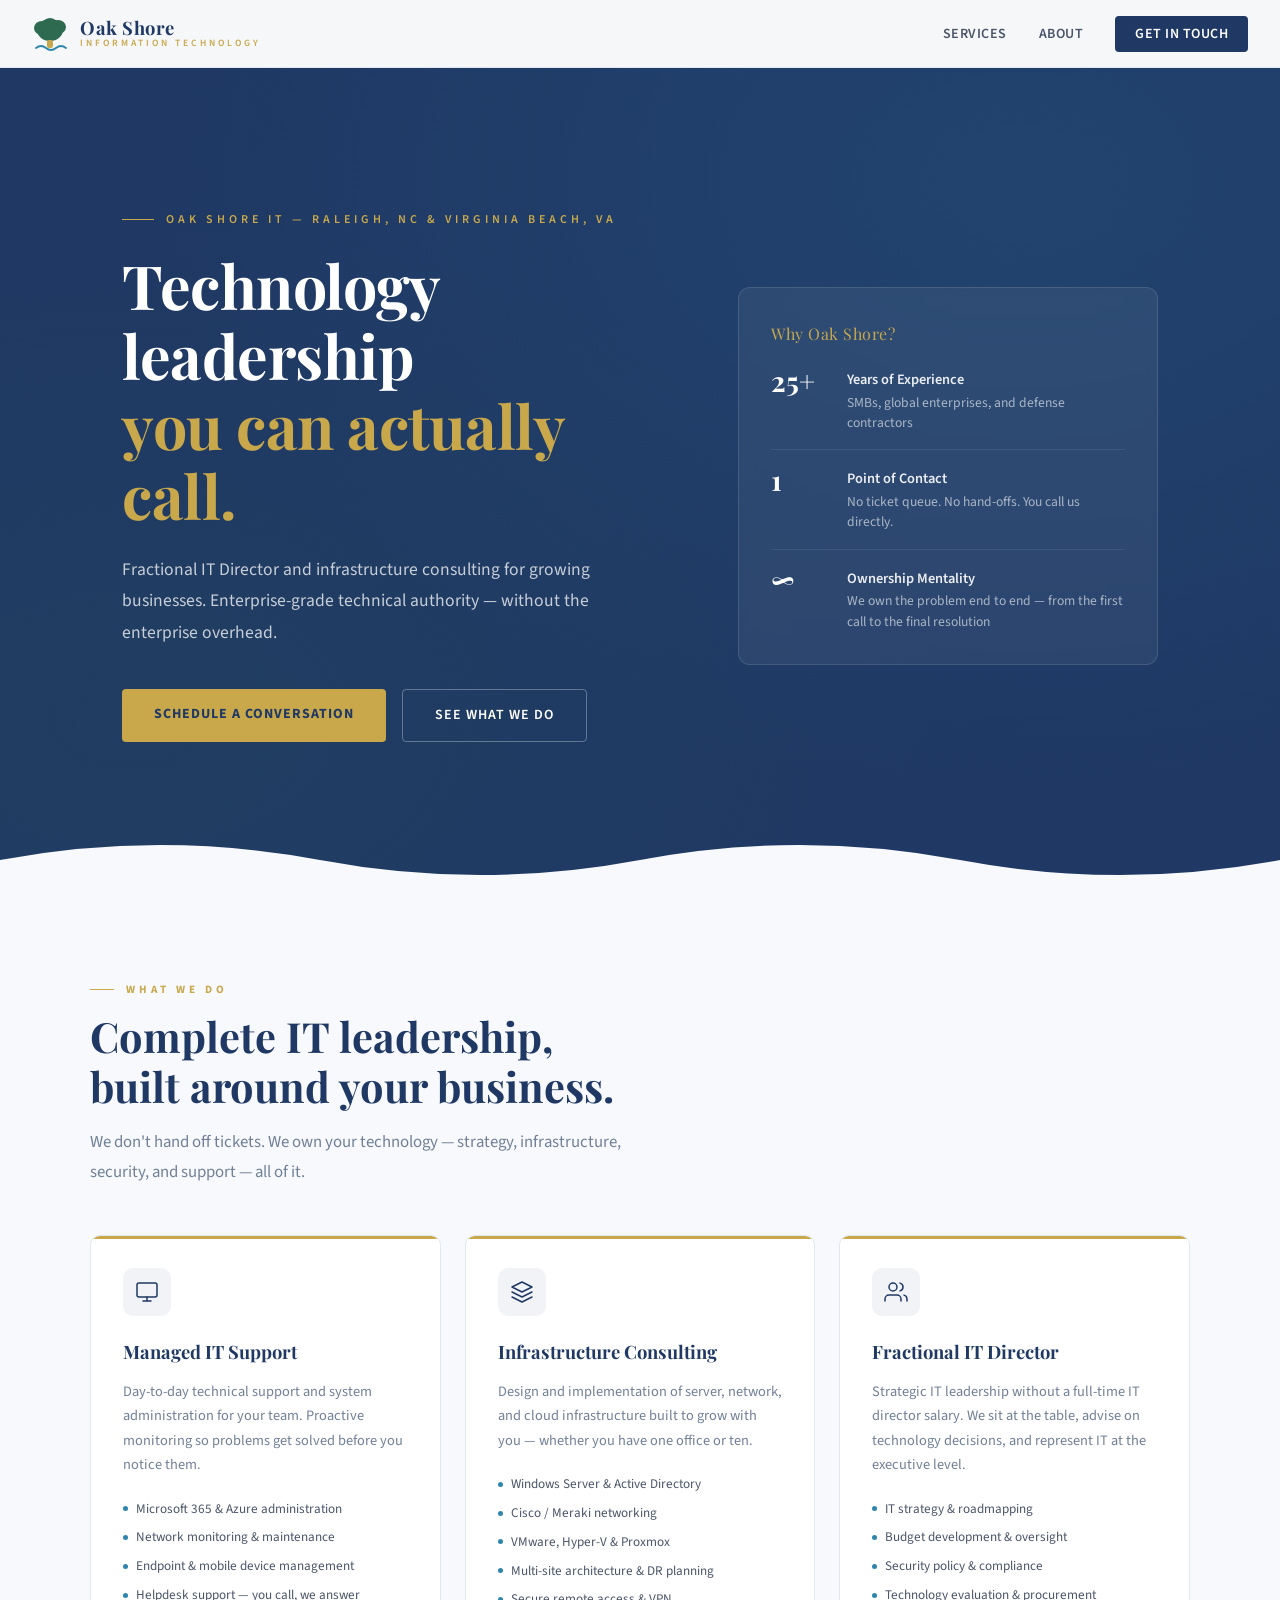
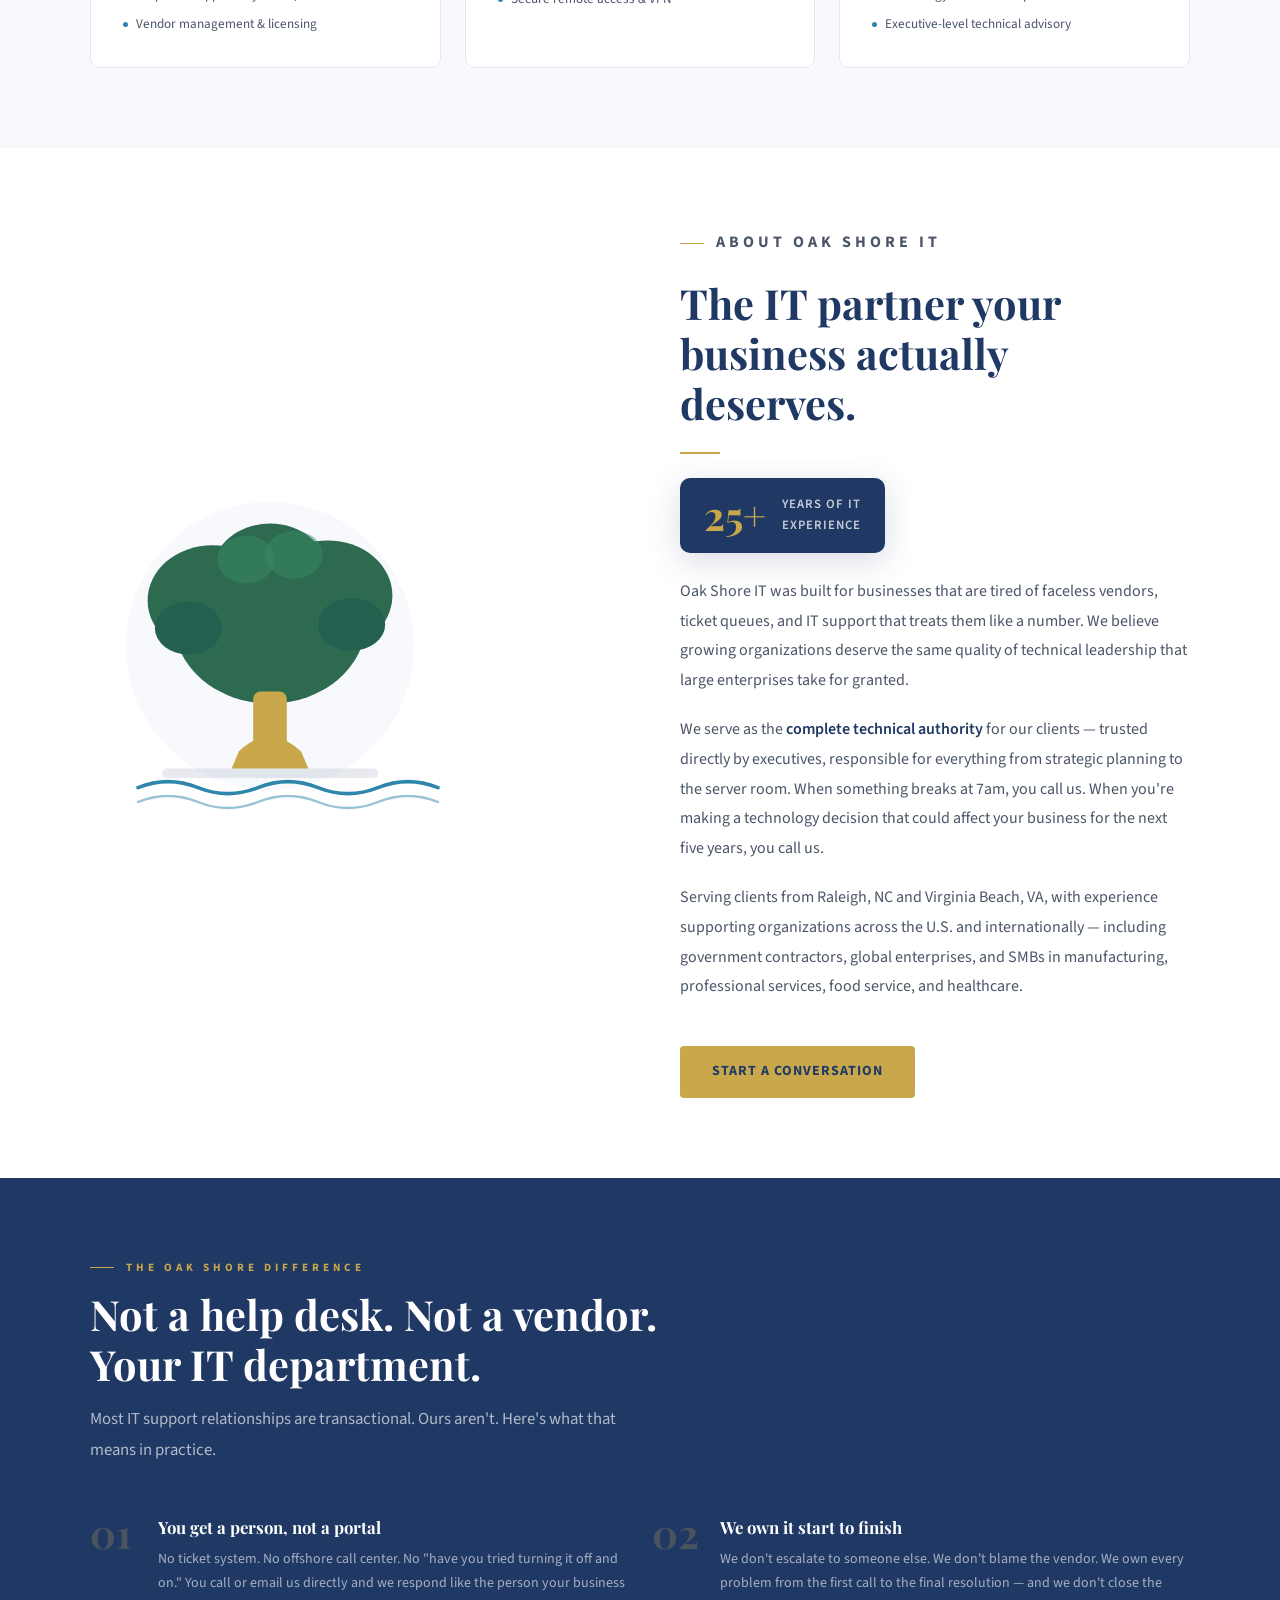
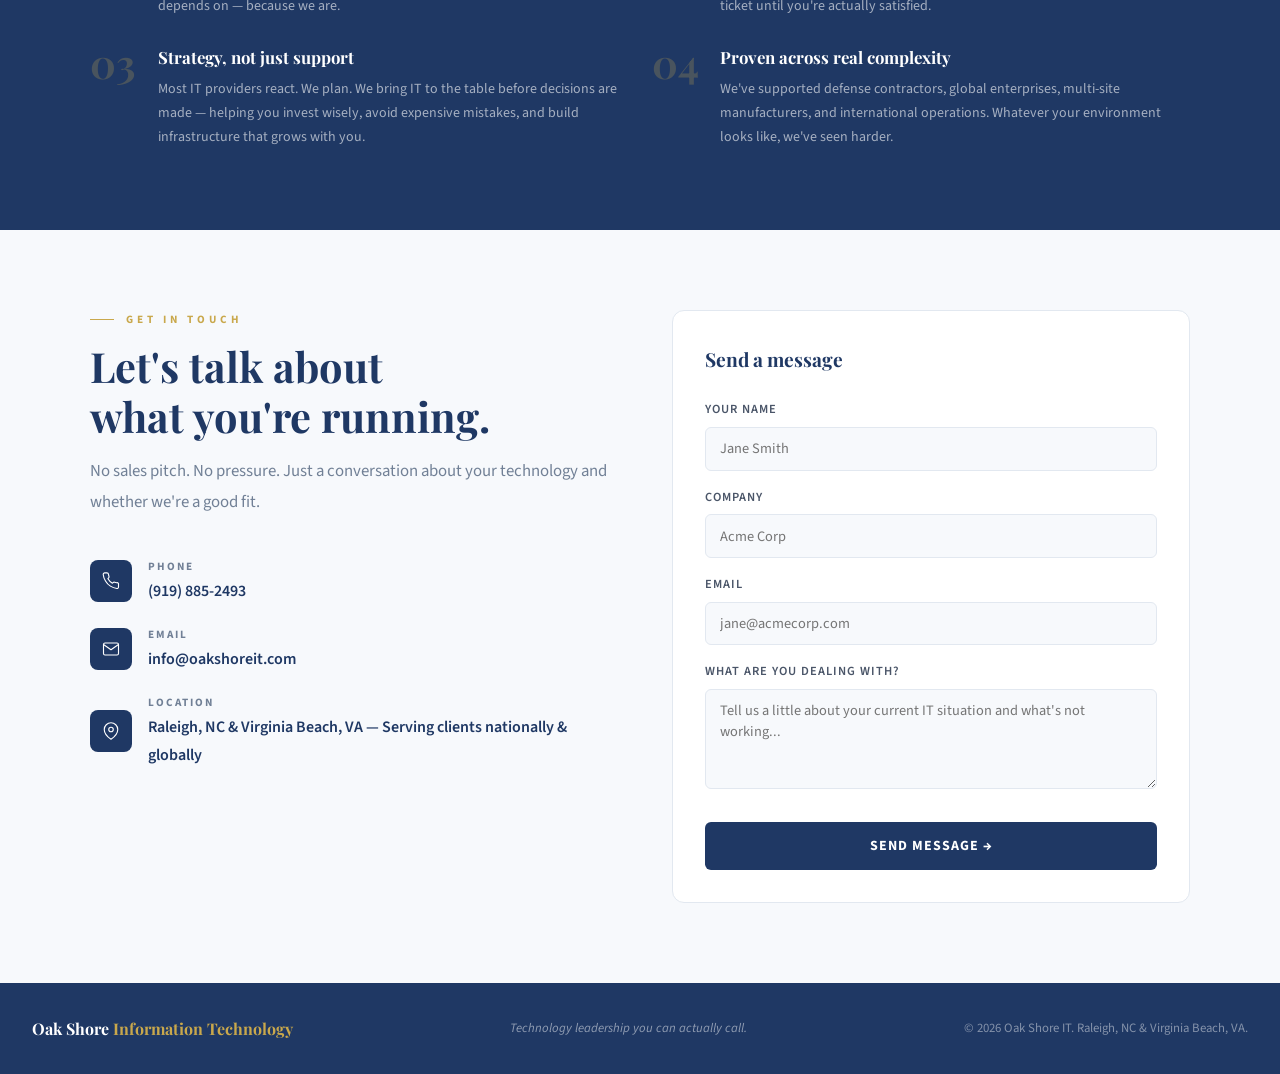
==== index.html @ a4c850c8 "Add files via upload" ====
<!DOCTYPE html>
<html lang="en">
<head>
<meta charset="UTF-8">
<meta name="viewport" content="width=device-width, initial-scale=1.0">
<title>Oak Shore IT — Technology Leadership You Can Actually Call</title>
<meta name="description" content="Fractional IT Director and infrastructure consulting for growing businesses. Enterprise-grade technology leadership at SMB scale.">
<link rel="preconnect" href="https://fonts.googleapis.com">
<link rel="preconnect" href="https://fonts.gstatic.com" crossorigin>
<link href="https://fonts.googleapis.com/css2?family=Playfair+Display:wght@400;700&family=Source+Sans+3:wght@300;400;600&display=swap" rel="stylesheet">

<style>
/* ── Reset & Base ─────────────────────────────────────── */
*, *::before, *::after { box-sizing: border-box; margin: 0; padding: 0; }

:root {
  --navy:   #1F3864;
  --ocean:  #2E86AB;
  --forest: #2D6A4F;
  --gold:   #C9A84C;
  --slate:  #4A5568;
  --cloud:  #F7F9FC;
  --white:  #FFFFFF;
  --text:   #2D3748;
  --muted:  #718096;
  --border: #E2E8F0;
  --serif:  'Playfair Display', Georgia, serif;
  --sans:   'Source Sans 3', system-ui, sans-serif;
}

html { scroll-behavior: smooth; }

body {
  font-family: var(--sans);
  font-weight: 400;
  color: var(--text);
  background: var(--white);
  line-height: 1.7;
  overflow-x: hidden;
}

/* ── Nav ──────────────────────────────────────────────── */
nav {
  position: fixed;
  top: 0; left: 0; right: 0;
  z-index: 100;
  background: rgba(255,255,255,0.96);
  backdrop-filter: blur(8px);
  border-bottom: 1px solid var(--border);
  padding: 0 2rem;
  height: 68px;
  display: flex;
  align-items: center;
  justify-content: space-between;
}

.nav-logo {
  display: flex;
  align-items: center;
  gap: 12px;
  text-decoration: none;
}

.nav-logo svg { width: 36px; height: 36px; }

.nav-logo-text {
  font-family: var(--serif);
  font-size: 1.15rem;
  font-weight: 700;
  color: var(--navy);
  letter-spacing: 0.5px;
  line-height: 1.1;
}

.nav-logo-text span {
  display: block;
  font-family: var(--sans);
  font-size: 0.6rem;
  font-weight: 600;
  letter-spacing: 3px;
  color: var(--gold);
  text-transform: uppercase;
}

.nav-links {
  display: flex;
  align-items: center;
  gap: 2rem;
  list-style: none;
}

.nav-links a {
  font-size: 0.875rem;
  font-weight: 600;
  letter-spacing: 0.5px;
  color: var(--slate);
  text-decoration: none;
  text-transform: uppercase;
  transition: color 0.2s;
}

.nav-links a:hover { color: var(--navy); }

.nav-cta {
  background: var(--navy) !important;
  color: var(--white) !important;
  padding: 0.5rem 1.25rem;
  border-radius: 4px;
  transition: background 0.2s !important;
}

.nav-cta:hover { background: var(--ocean) !important; color: var(--white) !important; }

/* ── Hero ─────────────────────────────────────────────── */
.hero {
  min-height: 100vh;
  background: var(--navy);
  display: flex;
  align-items: center;
  position: relative;
  overflow: hidden;
  padding-top: 68px;
}

/* Subtle topographic pattern */
.hero::before {
  content: '';
  position: absolute;
  inset: 0;
  background-image:
    radial-gradient(ellipse at 80% 20%, rgba(46,134,171,0.15) 0%, transparent 60%),
    radial-gradient(ellipse at 10% 80%, rgba(45,106,79,0.12) 0%, transparent 50%);
  pointer-events: none;
}

/* Wave decoration at bottom */
.hero-wave {
  position: absolute;
  bottom: 0;
  left: 0;
  right: 0;
  height: 80px;
  overflow: hidden;
}

.hero-wave svg { display: block; }

.hero-inner {
  position: relative;
  z-index: 2;
  max-width: 1100px;
  margin: 0 auto;
  padding: 5rem 2rem 6rem;
  display: grid;
  grid-template-columns: 1fr 420px;
  gap: 4rem;
  align-items: center;
}

.hero-eyebrow {
  font-family: var(--sans);
  font-size: 0.75rem;
  font-weight: 600;
  letter-spacing: 4px;
  text-transform: uppercase;
  color: var(--gold);
  margin-bottom: 1.25rem;
  display: flex;
  align-items: center;
  gap: 0.75rem;
}

.hero-eyebrow::before {
  content: '';
  display: block;
  width: 32px;
  height: 1px;
  background: var(--gold);
}

.hero-headline {
  font-family: var(--serif);
  font-size: clamp(2.4rem, 5vw, 3.8rem);
  font-weight: 700;
  color: var(--white);
  line-height: 1.15;
  margin-bottom: 1.5rem;
  letter-spacing: -0.5px;
}

.hero-headline em {
  font-style: normal;
  color: var(--gold);
}

.hero-sub {
  font-size: 1.1rem;
  color: rgba(255,255,255,0.75);
  line-height: 1.8;
  margin-bottom: 2.5rem;
  max-width: 520px;
}

.hero-actions {
  display: flex;
  gap: 1rem;
  flex-wrap: wrap;
}

.btn-primary {
  display: inline-block;
  background: var(--gold);
  color: var(--navy);
  font-family: var(--sans);
  font-weight: 700;
  font-size: 0.875rem;
  letter-spacing: 1px;
  text-transform: uppercase;
  text-decoration: none;
  padding: 0.875rem 2rem;
  border-radius: 4px;
  transition: all 0.2s;
}

.btn-primary:hover {
  background: #d4b05c;
  transform: translateY(-1px);
}

.btn-secondary {
  display: inline-block;
  border: 1.5px solid rgba(255,255,255,0.3);
  color: var(--white);
  font-family: var(--sans);
  font-weight: 600;
  font-size: 0.875rem;
  letter-spacing: 1px;
  text-transform: uppercase;
  text-decoration: none;
  padding: 0.875rem 2rem;
  border-radius: 4px;
  transition: all 0.2s;
}

.btn-secondary:hover {
  border-color: rgba(255,255,255,0.7);
  background: rgba(255,255,255,0.08);
}

/* Hero card */
.hero-card {
  background: rgba(255,255,255,0.06);
  border: 1px solid rgba(255,255,255,0.12);
  border-radius: 12px;
  padding: 2rem;
  backdrop-filter: blur(4px);
}

.hero-card-title {
  font-family: var(--serif);
  font-size: 1rem;
  color: var(--gold);
  margin-bottom: 1.25rem;
  letter-spacing: 0.5px;
}

.hero-stat-list {
  list-style: none;
  display: flex;
  flex-direction: column;
  gap: 1rem;
}

.hero-stat {
  display: flex;
  align-items: flex-start;
  gap: 1rem;
  padding-bottom: 1rem;
  border-bottom: 1px solid rgba(255,255,255,0.08);
}

.hero-stat:last-child {
  border-bottom: none;
  padding-bottom: 0;
}

.hero-stat-num {
  font-family: var(--serif);
  font-size: 1.75rem;
  font-weight: 700;
  color: var(--white);
  line-height: 1;
  min-width: 60px;
}

.hero-stat-label {
  font-size: 0.85rem;
  color: rgba(255,255,255,0.6);
  line-height: 1.5;
  padding-top: 2px;
}

.hero-stat-label strong {
  display: block;
  color: rgba(255,255,255,0.9);
  font-weight: 600;
  font-size: 0.9rem;
  margin-bottom: 2px;
}

/* ── Section Shared ───────────────────────────────────── */
.section {
  padding: 5rem 2rem;
}

.section-inner {
  max-width: 1100px;
  margin: 0 auto;
}

.section-label {
  font-size: 0.7rem;
  font-weight: 700;
  letter-spacing: 4px;
  text-transform: uppercase;
  color: var(--gold);
  margin-bottom: 0.75rem;
  display: flex;
  align-items: center;
  gap: 0.75rem;
}

.section-label::before {
  content: '';
  display: block;
  width: 24px;
  height: 1px;
  background: var(--gold);
}

.section-title {
  font-family: var(--serif);
  font-size: clamp(1.8rem, 3.5vw, 2.6rem);
  font-weight: 700;
  color: var(--navy);
  line-height: 1.2;
  margin-bottom: 1rem;
}

.section-sub {
  font-size: 1.05rem;
  color: var(--muted);
  max-width: 560px;
  line-height: 1.8;
}

/* ── Services ─────────────────────────────────────────── */
.services { background: var(--cloud); }

.services-grid {
  margin-top: 3rem;
  display: grid;
  grid-template-columns: repeat(3, 1fr);
  gap: 1.5rem;
}

.service-card {
  background: var(--white);
  border: 1px solid var(--border);
  border-radius: 10px;
  padding: 2rem;
  position: relative;
  overflow: hidden;
  transition: transform 0.2s, box-shadow 0.2s;
}

.service-card:hover {
  transform: translateY(-3px);
  box-shadow: 0 12px 40px rgba(31,56,100,0.1);
}

.service-card::before {
  content: '';
  position: absolute;
  top: 0; left: 0; right: 0;
  height: 3px;
  background: var(--gold);
}

.service-icon {
  width: 48px;
  height: 48px;
  border-radius: 10px;
  background: rgba(31,56,100,0.06);
  display: flex;
  align-items: center;
  justify-content: center;
  margin-bottom: 1.25rem;
}

.service-icon svg {
  width: 24px;
  height: 24px;
  stroke: var(--navy);
  fill: none;
  stroke-width: 1.5;
  stroke-linecap: round;
  stroke-linejoin: round;
}

.service-name {
  font-family: var(--serif);
  font-size: 1.15rem;
  font-weight: 700;
  color: var(--navy);
  margin-bottom: 0.75rem;
}

.service-desc {
  font-size: 0.9rem;
  color: var(--muted);
  line-height: 1.7;
  margin-bottom: 1.25rem;
}

.service-list {
  list-style: none;
  display: flex;
  flex-direction: column;
  gap: 0.4rem;
}

.service-list li {
  font-size: 0.825rem;
  color: var(--slate);
  display: flex;
  align-items: center;
  gap: 0.5rem;
}

.service-list li::before {
  content: '';
  display: block;
  width: 5px;
  height: 5px;
  border-radius: 50%;
  background: var(--ocean);
  flex-shrink: 0;
}

/* ── About ────────────────────────────────────────────── */
.about { background: var(--white); }

.about-inner {
  display: grid;
  grid-template-columns: 1fr 1fr;
  gap: 5rem;
  align-items: center;
}

.about-visual {
  position: relative;
}

.about-tree {
  width: 100%;
  max-width: 360px;
}

.about-badge {
  position: absolute;
  bottom: -1rem;
  right: -1rem;
  background: var(--navy);
  color: var(--white);
  border-radius: 10px;
  padding: 1.25rem 1.5rem;
  text-align: center;
  box-shadow: 0 8px 32px rgba(31,56,100,0.25);
}

.about-badge-num {
  font-family: var(--serif);
  font-size: 2.5rem;
  font-weight: 700;
  color: var(--gold);
  line-height: 1;
  display: block;
}

.about-badge-label {
  font-size: 0.75rem;
  font-weight: 600;
  letter-spacing: 1px;
  text-transform: uppercase;
  color: rgba(255,255,255,0.7);
  margin-top: 4px;
}

.about-body p {
  font-size: 1rem;
  color: var(--slate);
  line-height: 1.85;
  margin-bottom: 1.25rem;
}

.about-body p:last-child { margin-bottom: 0; }

.about-body strong { color: var(--navy); font-weight: 600; }

.about-divider {
  width: 40px;
  height: 2px;
  background: var(--gold);
  margin: 1.5rem 0;
}

/* ── Why Oak Shore ────────────────────────────────────── */
.why { background: var(--navy); }

.why .section-title { color: var(--white); }
.why .section-sub { color: rgba(255,255,255,0.65); }

.why-grid {
  margin-top: 3rem;
  display: grid;
  grid-template-columns: repeat(2, 1fr);
  gap: 1.5rem;
}

.why-item {
  display: flex;
  gap: 1.25rem;
  align-items: flex-start;
}

.why-num {
  font-family: var(--serif);
  font-size: 2.5rem;
  font-weight: 700;
  color: rgba(201,168,76,0.25);
  line-height: 1;
  min-width: 48px;
  transition: color 0.3s;
}

.why-item:hover .why-num { color: var(--gold); }

.why-content h3 {
  font-family: var(--serif);
  font-size: 1.05rem;
  font-weight: 700;
  color: var(--white);
  margin-bottom: 0.4rem;
}

.why-content p {
  font-size: 0.875rem;
  color: rgba(255,255,255,0.6);
  line-height: 1.7;
}

/* ── Contact ──────────────────────────────────────────── */
.contact { background: var(--cloud); }

.contact-inner {
  display: grid;
  grid-template-columns: 1fr 1fr;
  gap: 4rem;
  align-items: start;
}

.contact-detail {
  display: flex;
  align-items: center;
  gap: 1rem;
  margin-bottom: 1.25rem;
}

.contact-icon {
  width: 42px;
  height: 42px;
  background: var(--navy);
  border-radius: 8px;
  display: flex;
  align-items: center;
  justify-content: center;
  flex-shrink: 0;
}

.contact-icon svg {
  width: 18px;
  height: 18px;
  stroke: var(--white);
  fill: none;
  stroke-width: 1.5;
  stroke-linecap: round;
  stroke-linejoin: round;
}

.contact-detail-label {
  font-size: 0.7rem;
  font-weight: 700;
  letter-spacing: 2px;
  text-transform: uppercase;
  color: var(--muted);
  margin-bottom: 2px;
}

.contact-detail-value {
  font-size: 1rem;
  font-weight: 600;
  color: var(--navy);
}

.contact-detail-value a {
  color: var(--navy);
  text-decoration: none;
  transition: color 0.2s;
}

.contact-detail-value a:hover { color: var(--ocean); }

.contact-form {
  background: var(--white);
  border: 1px solid var(--border);
  border-radius: 12px;
  padding: 2rem;
}

.contact-form h3 {
  font-family: var(--serif);
  font-size: 1.2rem;
  color: var(--navy);
  margin-bottom: 1.5rem;
}

.form-group {
  margin-bottom: 1rem;
}

.form-group label {
  display: block;
  font-size: 0.78rem;
  font-weight: 600;
  letter-spacing: 1px;
  text-transform: uppercase;
  color: var(--slate);
  margin-bottom: 0.4rem;
}

.form-group input,
.form-group textarea,
.form-group select {
  width: 100%;
  padding: 0.65rem 0.875rem;
  border: 1px solid var(--border);
  border-radius: 6px;
  font-family: var(--sans);
  font-size: 0.9rem;
  color: var(--text);
  background: var(--cloud);
  transition: border-color 0.2s;
  outline: none;
}

.form-group input:focus,
.form-group textarea:focus,
.form-group select:focus {
  border-color: var(--ocean);
  background: var(--white);
}

.form-group textarea {
  resize: vertical;
  min-height: 100px;
}

.form-submit {
  width: 100%;
  background: var(--navy);
  color: var(--white);
  border: none;
  padding: 0.875rem;
  border-radius: 6px;
  font-family: var(--sans);
  font-size: 0.875rem;
  font-weight: 700;
  letter-spacing: 1px;
  text-transform: uppercase;
  cursor: pointer;
  transition: background 0.2s;
  margin-top: 0.5rem;
}

.form-submit:hover { background: var(--ocean); }

/* ── Footer ───────────────────────────────────────────── */
footer {
  background: var(--navy);
  padding: 2rem;
  display: flex;
  align-items: center;
  justify-content: space-between;
  flex-wrap: wrap;
  gap: 1rem;
}

.footer-logo {
  font-family: var(--serif);
  font-size: 1rem;
  color: var(--white);
  font-weight: 700;
}

.footer-logo span {
  color: var(--gold);
}

.footer-copy {
  font-size: 0.8rem;
  color: rgba(255,255,255,0.45);
}

.footer-tagline {
  font-size: 0.8rem;
  color: rgba(255,255,255,0.5);
  font-style: italic;
}

/* ── Animations ───────────────────────────────────────── */
@keyframes fadeUp {
  from { opacity: 0; transform: translateY(24px); }
  to   { opacity: 1; transform: translateY(0); }
}

.hero-eyebrow { animation: fadeUp 0.6s ease both; }
.hero-headline { animation: fadeUp 0.6s 0.15s ease both; }
.hero-sub { animation: fadeUp 0.6s 0.25s ease both; }
.hero-actions { animation: fadeUp 0.6s 0.35s ease both; }
.hero-card { animation: fadeUp 0.6s 0.45s ease both; }

/* ── Responsive ───────────────────────────────────────── */
@media (max-width: 900px) {
  .hero-inner { grid-template-columns: 1fr; }
  .hero-card { display: none; }
  .services-grid { grid-template-columns: 1fr; }
  .about-inner { grid-template-columns: 1fr; }
  .about-visual { display: none; }
  .why-grid { grid-template-columns: 1fr; }
  .contact-inner { grid-template-columns: 1fr; }
  .nav-links { display: none; }
}
</style>
</head>
<body>

<!-- ── Nav ──────────────────────────────────────────────── -->
<nav>
  <a href="#" class="nav-logo">
    <!-- Inline mini tree mark -->
    <svg viewBox="0 0 36 36" fill="none" xmlns="http://www.w3.org/2000/svg">
      <ellipse cx="18" cy="14" rx="13" ry="11" fill="#2D6A4F"/>
      <ellipse cx="10" cy="12" rx="8" ry="7" fill="#2D6A4F"/>
      <ellipse cx="26" cy="11" rx="8" ry="7" fill="#2D6A4F"/>
      <ellipse cx="18" cy="8"  rx="7" ry="6"  fill="#2D6A4F"/>
      <rect x="15" y="24" width="6" height="8" rx="2" fill="#C9A84C"/>
      <path d="M4 32 Q9 28, 14 32 Q19 36, 24 32 Q29 28, 34 32" stroke="#2E86AB" stroke-width="1.8" fill="none" stroke-linecap="round"/>
    </svg>
    <div class="nav-logo-text">
      Oak Shore
      <span>Information Technology</span>
    </div>
  </a>
  <ul class="nav-links">
    <li><a href="#services">Services</a></li>
    <li><a href="#about">About</a></li>
    <li><a href="#contact" class="nav-cta">Get In Touch</a></li>
  </ul>
</nav>

<!-- ── Hero ─────────────────────────────────────────────── -->
<section class="hero">
  <div class="hero-inner">
    <div>
      <p class="hero-eyebrow">Oak Shore IT — Raleigh, NC &amp; Virginia Beach, VA</p>
      <h1 class="hero-headline">
        Technology leadership<br>
        <em>you can actually call.</em>
      </h1>
      <p class="hero-sub">
        Fractional IT Director and infrastructure consulting for growing businesses. Enterprise-grade technical authority — without the enterprise overhead.
      </p>
      <div class="hero-actions">
        <a href="#contact" class="btn-primary">Schedule a Conversation</a>
        <a href="#services" class="btn-secondary">See What We Do</a>
      </div>
    </div>

    <div class="hero-card">
      <p class="hero-card-title">Why Oak Shore?</p>
      <ul class="hero-stat-list">
        <li class="hero-stat">
          <span class="hero-stat-num">25+</span>
          <span class="hero-stat-label">
            <strong>Years of Experience</strong>
            SMBs, global enterprises, and defense contractors
          </span>
        </li>
        <li class="hero-stat">
          <span class="hero-stat-num">1</span>
          <span class="hero-stat-label">
            <strong>Point of Contact</strong>
            No ticket queue. No hand-offs. You call us directly.
          </span>
        </li>
        <li class="hero-stat">
          <span class="hero-stat-num">∞</span>
          <span class="hero-stat-label">
            <strong>Ownership Mentality</strong>
            We own the problem end to end — from the first call to the final resolution
          </span>
        </li>
      </ul>
    </div>
  </div>

  <!-- Wave at bottom of hero -->
  <div class="hero-wave">
    <svg viewBox="0 0 1440 80" xmlns="http://www.w3.org/2000/svg" preserveAspectRatio="none" width="100%" height="80">
      <path d="M0 40 Q180 10, 360 40 Q540 70, 720 40 Q900 10, 1080 40 Q1260 70, 1440 40 L1440 80 L0 80 Z" fill="#F7F9FC"/>
    </svg>
  </div>
</section>

<!-- ── Services ─────────────────────────────────────────── -->
<section class="section services" id="services">
  <div class="section-inner">
    <p class="section-label">What We Do</p>
    <h2 class="section-title">Complete IT leadership,<br>built around your business.</h2>
    <p class="section-sub">We don't hand off tickets. We own your technology — strategy, infrastructure, security, and support — all of it.</p>

    <div class="services-grid">

      <div class="service-card">
        <div class="service-icon">
          <svg viewBox="0 0 24 24"><rect x="2" y="3" width="20" height="14" rx="2"/><path d="M8 21h8M12 17v4"/></svg>
        </div>
        <h3 class="service-name">Managed IT Support</h3>
        <p class="service-desc">Day-to-day technical support and system administration for your team. Proactive monitoring so problems get solved before you notice them.</p>
        <ul class="service-list">
          <li>Microsoft 365 &amp; Azure administration</li>
          <li>Network monitoring &amp; maintenance</li>
          <li>Endpoint &amp; mobile device management</li>
          <li>Helpdesk support — you call, we answer</li>
          <li>Vendor management &amp; licensing</li>
        </ul>
      </div>

      <div class="service-card">
        <div class="service-icon">
          <svg viewBox="0 0 24 24"><path d="M12 2L2 7l10 5 10-5-10-5z"/><path d="M2 17l10 5 10-5"/><path d="M2 12l10 5 10-5"/></svg>
        </div>
        <h3 class="service-name">Infrastructure Consulting</h3>
        <p class="service-desc">Design and implementation of server, network, and cloud infrastructure built to grow with you — whether you have one office or ten.</p>
        <ul class="service-list">
          <li>Windows Server &amp; Active Directory</li>
          <li>Cisco / Meraki networking</li>
          <li>VMware, Hyper-V &amp; Proxmox</li>
          <li>Multi-site architecture &amp; DR planning</li>
          <li>Secure remote access &amp; VPN</li>
        </ul>
      </div>

      <div class="service-card">
        <div class="service-icon">
          <svg viewBox="0 0 24 24"><path d="M17 21v-2a4 4 0 0 0-4-4H5a4 4 0 0 0-4 4v2"/><circle cx="9" cy="7" r="4"/><path d="M23 21v-2a4 4 0 0 0-3-3.87"/><path d="M16 3.13a4 4 0 0 1 0 7.75"/></svg>
        </div>
        <h3 class="service-name">Fractional IT Director</h3>
        <p class="service-desc">Strategic IT leadership without a full-time IT director salary. We sit at the table, advise on technology decisions, and represent IT at the executive level.</p>
        <ul class="service-list">
          <li>IT strategy &amp; roadmapping</li>
          <li>Budget development &amp; oversight</li>
          <li>Security policy &amp; compliance</li>
          <li>Technology evaluation &amp; procurement</li>
          <li>Executive-level technical advisory</li>
        </ul>
      </div>

    </div>
  </div>
</section>

<!-- ── About ─────────────────────────────────────────────── -->
<section class="section about" id="about">
  <div class="section-inner">
    <div class="about-inner">

      <div class="about-visual">
        <!-- Large tree mark -->
        <svg class="about-tree" viewBox="0 0 300 280" fill="none" xmlns="http://www.w3.org/2000/svg">
          <!-- Background circle -->
          <circle cx="150" cy="130" r="120" fill="#F7F9FC"/>
          <!-- Tree -->
          <ellipse cx="150" cy="110" rx="80" ry="68" fill="#2D6A4F"/>
          <ellipse cx="102" cy="92"  rx="54" ry="46" fill="#2D6A4F"/>
          <ellipse cx="198" cy="88"  rx="54" ry="46" fill="#2D6A4F"/>
          <ellipse cx="150" cy="68"  rx="48" ry="40" fill="#2D6A4F"/>
          <ellipse cx="82"  cy="115" rx="28" ry="22" fill="#246050"/>
          <ellipse cx="218" cy="112" rx="28" ry="22" fill="#246050"/>
          <ellipse cx="130" cy="58"  rx="24" ry="20" fill="#3A8A65" opacity="0.5"/>
          <ellipse cx="170" cy="54"  rx="24" ry="20" fill="#3A8A65" opacity="0.5"/>
          <!-- Trunk -->
          <rect x="136" y="168" width="28" height="52" rx="6" fill="#C9A84C"/>
          <path d="M124 218 Q136 206, 150 206 Q164 206, 176 218 L182 232 L118 232 Z" fill="#C9A84C"/>
          <!-- Ground -->
          <rect x="60" y="232" width="180" height="8" rx="4" fill="#1F3864" opacity="0.1"/>
          <!-- Waves -->
          <path d="M40 248 Q65 238, 90 248 Q115 258, 140 248 Q165 238, 190 248 Q215 258, 240 248 Q265 238, 290 248" stroke="#2E86AB" stroke-width="3" fill="none" stroke-linecap="round"/>
          <path d="M40 260 Q65 250, 90 260 Q115 270, 140 260 Q165 250, 190 260 Q215 270, 240 260 Q265 250, 290 260" stroke="#2E86AB" stroke-width="2" fill="none" stroke-linecap="round" opacity="0.5"/>
        </svg>

      </div>

      <div class="about-body">
        <p class="section-label">About Oak Shore IT</p>
        <h2 class="section-title">The IT partner your business actually deserves.</h2>
        <div class="about-divider"></div>

        <div style="display:inline-flex; align-items:center; gap:1rem; background:var(--navy); border-radius:10px; padding:1rem 1.5rem; margin-bottom:1.5rem; box-shadow: 0 8px 32px rgba(31,56,100,0.18);">
          <span style="font-family:var(--serif); font-size:2.5rem; font-weight:700; color:var(--gold); line-height:1;">25+</span>
          <span style="font-size:0.8rem; font-weight:600; letter-spacing:1px; text-transform:uppercase; color:rgba(255,255,255,0.75);">Years of IT<br>Experience</span>
        </div>

        <p>Oak Shore IT was built for businesses that are tired of faceless vendors, ticket queues, and IT support that treats them like a number. We believe growing organizations deserve the same quality of technical leadership that large enterprises take for granted.</p>

        <p>We serve as the <strong>complete technical authority</strong> for our clients — trusted directly by executives, responsible for everything from strategic planning to the server room. When something breaks at 7am, you call us. When you're making a technology decision that could affect your business for the next five years, you call us.</p>

        <p>Serving clients from Raleigh, NC and Virginia Beach, VA, with experience supporting organizations across the U.S. and internationally — including government contractors, global enterprises, and SMBs in manufacturing, professional services, food service, and healthcare.</p>

        <a href="#contact" class="btn-primary" style="margin-top: 1.5rem; display: inline-block;">Start a Conversation</a>
      </div>

    </div>
  </div>
</section>

<!-- ── Why Oak Shore ─────────────────────────────────────── -->
<section class="section why" id="why">
  <div class="section-inner">
    <p class="section-label">The Oak Shore Difference</p>
    <h2 class="section-title">Not a help desk. Not a vendor.<br>Your IT department.</h2>
    <p class="section-sub">Most IT support relationships are transactional. Ours aren't. Here's what that means in practice.</p>

    <div class="why-grid">
      <div class="why-item">
        <span class="why-num">01</span>
        <div class="why-content">
          <h3>You get a person, not a portal</h3>
          <p>No ticket system. No offshore call center. No "have you tried turning it off and on." You call or email us directly and we respond like the person your business depends on — because we are.</p>
        </div>
      </div>

      <div class="why-item">
        <span class="why-num">02</span>
        <div class="why-content">
          <h3>We own it start to finish</h3>
          <p>We don't escalate to someone else. We don't blame the vendor. We own every problem from the first call to the final resolution — and we don't close the ticket until you're actually satisfied.</p>
        </div>
      </div>

      <div class="why-item">
        <span class="why-num">03</span>
        <div class="why-content">
          <h3>Strategy, not just support</h3>
          <p>Most IT providers react. We plan. We bring IT to the table before decisions are made — helping you invest wisely, avoid expensive mistakes, and build infrastructure that grows with you.</p>
        </div>
      </div>

      <div class="why-item">
        <span class="why-num">04</span>
        <div class="why-content">
          <h3>Proven across real complexity</h3>
          <p>We've supported defense contractors, global enterprises, multi-site manufacturers, and international operations. Whatever your environment looks like, we've seen harder.</p>
        </div>
      </div>
    </div>
  </div>
</section>

<!-- ── Contact ───────────────────────────────────────────── -->
<section class="section contact" id="contact">
  <div class="section-inner">
    <div class="contact-inner">

      <div>
        <p class="section-label">Get In Touch</p>
        <h2 class="section-title">Let's talk about<br>what you're running.</h2>
        <p class="section-sub" style="margin-bottom: 2.5rem;">No sales pitch. No pressure. Just a conversation about your technology and whether we're a good fit.</p>

        <div class="contact-detail">
          <div class="contact-icon">
            <svg viewBox="0 0 24 24"><path d="M22 16.92v3a2 2 0 0 1-2.18 2 19.79 19.79 0 0 1-8.63-3.07A19.5 19.5 0 0 1 4.69 12a19.79 19.79 0 0 1-3.07-8.67A2 2 0 0 1 3.6 1.18h3a2 2 0 0 1 2 1.72 12.84 12.84 0 0 0 .7 2.81 2 2 0 0 1-.45 2.11L7.91 8.91a16 16 0 0 0 6 6l.86-.86a2 2 0 0 1 2.11-.45 12.84 12.84 0 0 0 2.81.7A2 2 0 0 1 22 16.92z"/></svg>
          </div>
          <div>
            <div class="contact-detail-label">Phone</div>
            <div class="contact-detail-value"><a href="tel:9198852493">(919) 885-2493</a></div>
          </div>
        </div>

        <div class="contact-detail">
          <div class="contact-icon">
            <svg viewBox="0 0 24 24"><path d="M4 4h16c1.1 0 2 .9 2 2v12c0 1.1-.9 2-2 2H4c-1.1 0-2-.9-2-2V6c0-1.1.9-2 2-2z"/><polyline points="22,6 12,13 2,6"/></svg>
          </div>
          <div>
            <div class="contact-detail-label">Email</div>
            <div class="contact-detail-value"><a href="mailto:info@oakshoreit.com">info@oakshoreit.com</a></div>
          </div>
        </div>

        <div class="contact-detail">
          <div class="contact-icon">
            <svg viewBox="0 0 24 24"><path d="M21 10c0 7-9 13-9 13s-9-6-9-13a9 9 0 0 1 18 0z"/><circle cx="12" cy="10" r="3"/></svg>
          </div>
          <div>
            <div class="contact-detail-label">Location</div>
            <div class="contact-detail-value">Raleigh, NC &amp; Virginia Beach, VA — Serving clients nationally &amp; globally</div>
          </div>
        </div>
      </div>

      <div class="contact-form">
        <h3>Send a message</h3>
        <div class="form-group">
          <label>Your Name</label>
          <input type="text" placeholder="Jane Smith">
        </div>
        <div class="form-group">
          <label>Company</label>
          <input type="text" placeholder="Acme Corp">
        </div>
        <div class="form-group">
          <label>Email</label>
          <input type="email" placeholder="jane@acmecorp.com">
        </div>
        <div class="form-group">
          <label>What are you dealing with?</label>
          <textarea placeholder="Tell us a little about your current IT situation and what's not working..."></textarea>
        </div>
        <button class="form-submit" type="button">Send Message →</button>
      </div>

    </div>
  </div>
</section>

<!-- ── Footer ────────────────────────────────────────────── -->
<footer>
  <div class="footer-logo">Oak Shore <span>Information Technology</span></div>
  <div class="footer-tagline">Technology leadership you can actually call.</div>
  <div class="footer-copy">© 2026 Oak Shore IT. Raleigh, NC &amp; Virginia Beach, VA.</div>
</footer>

</body>
</html>
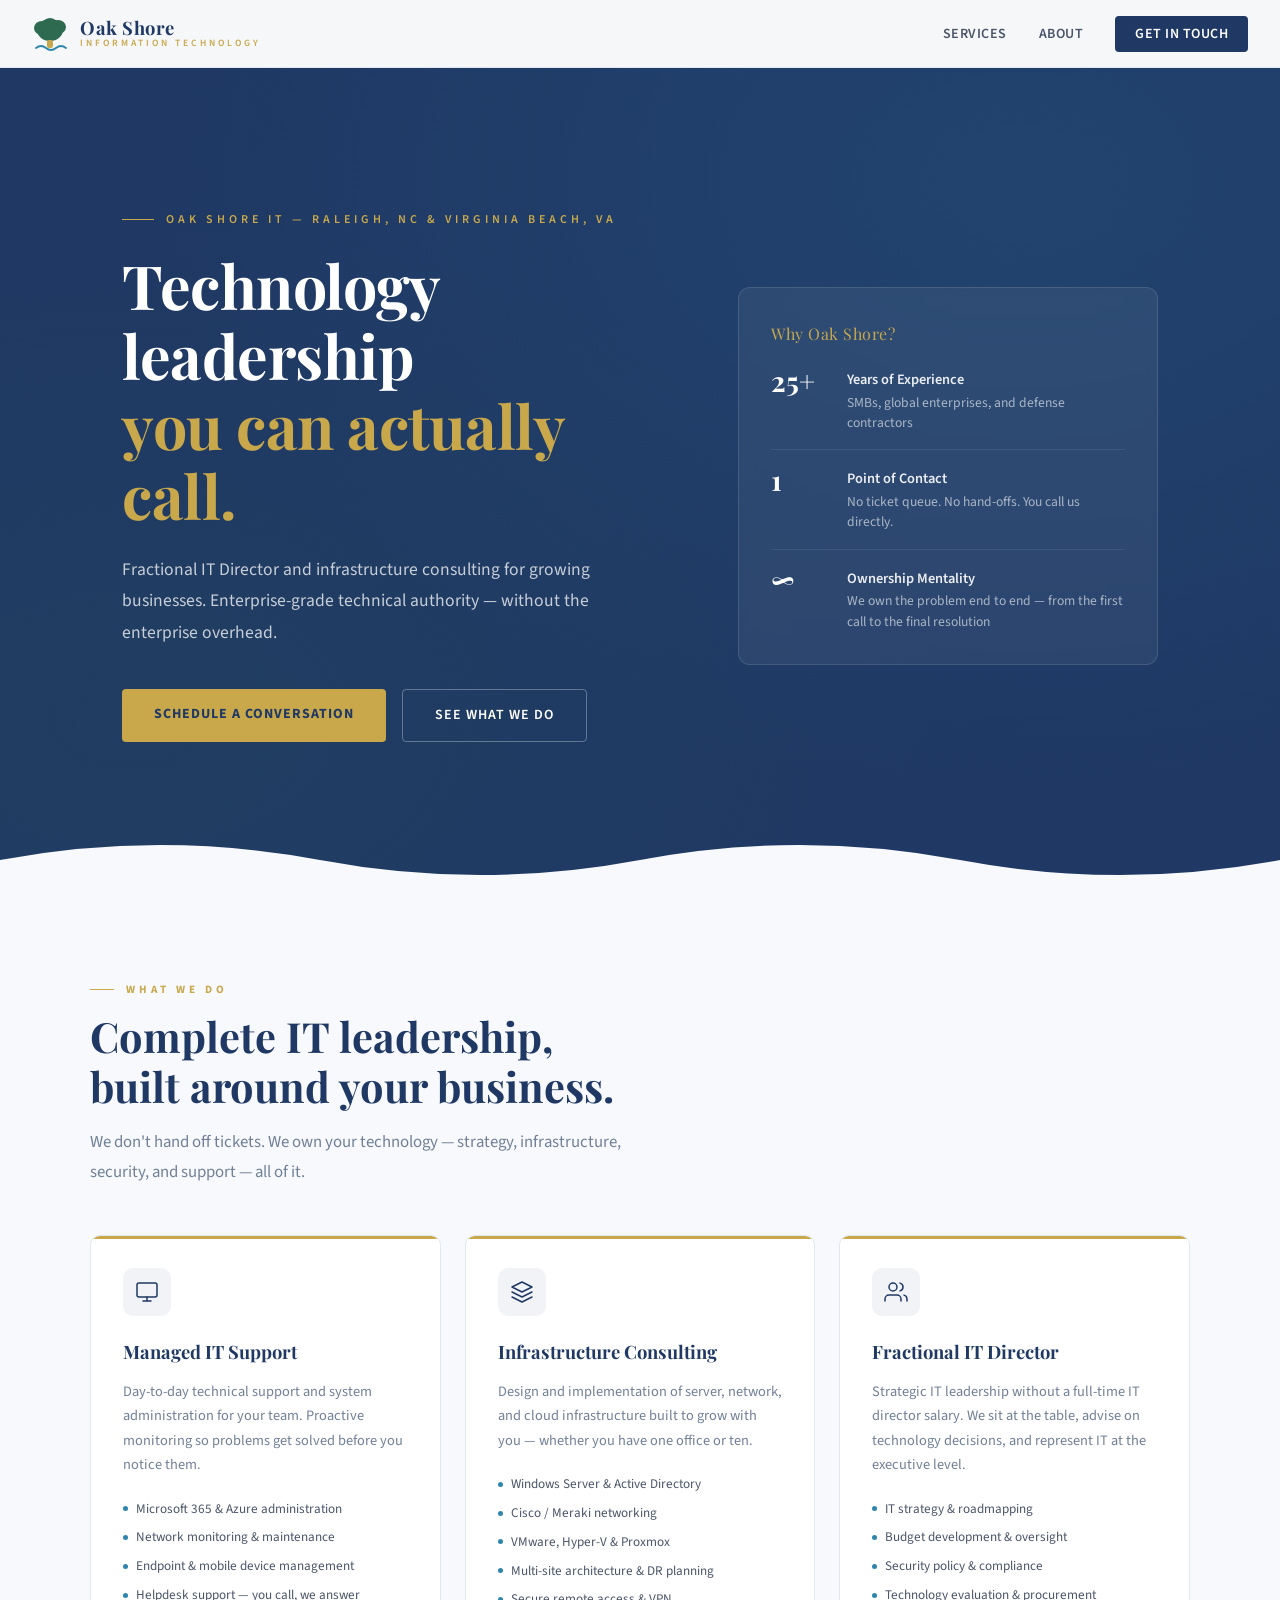
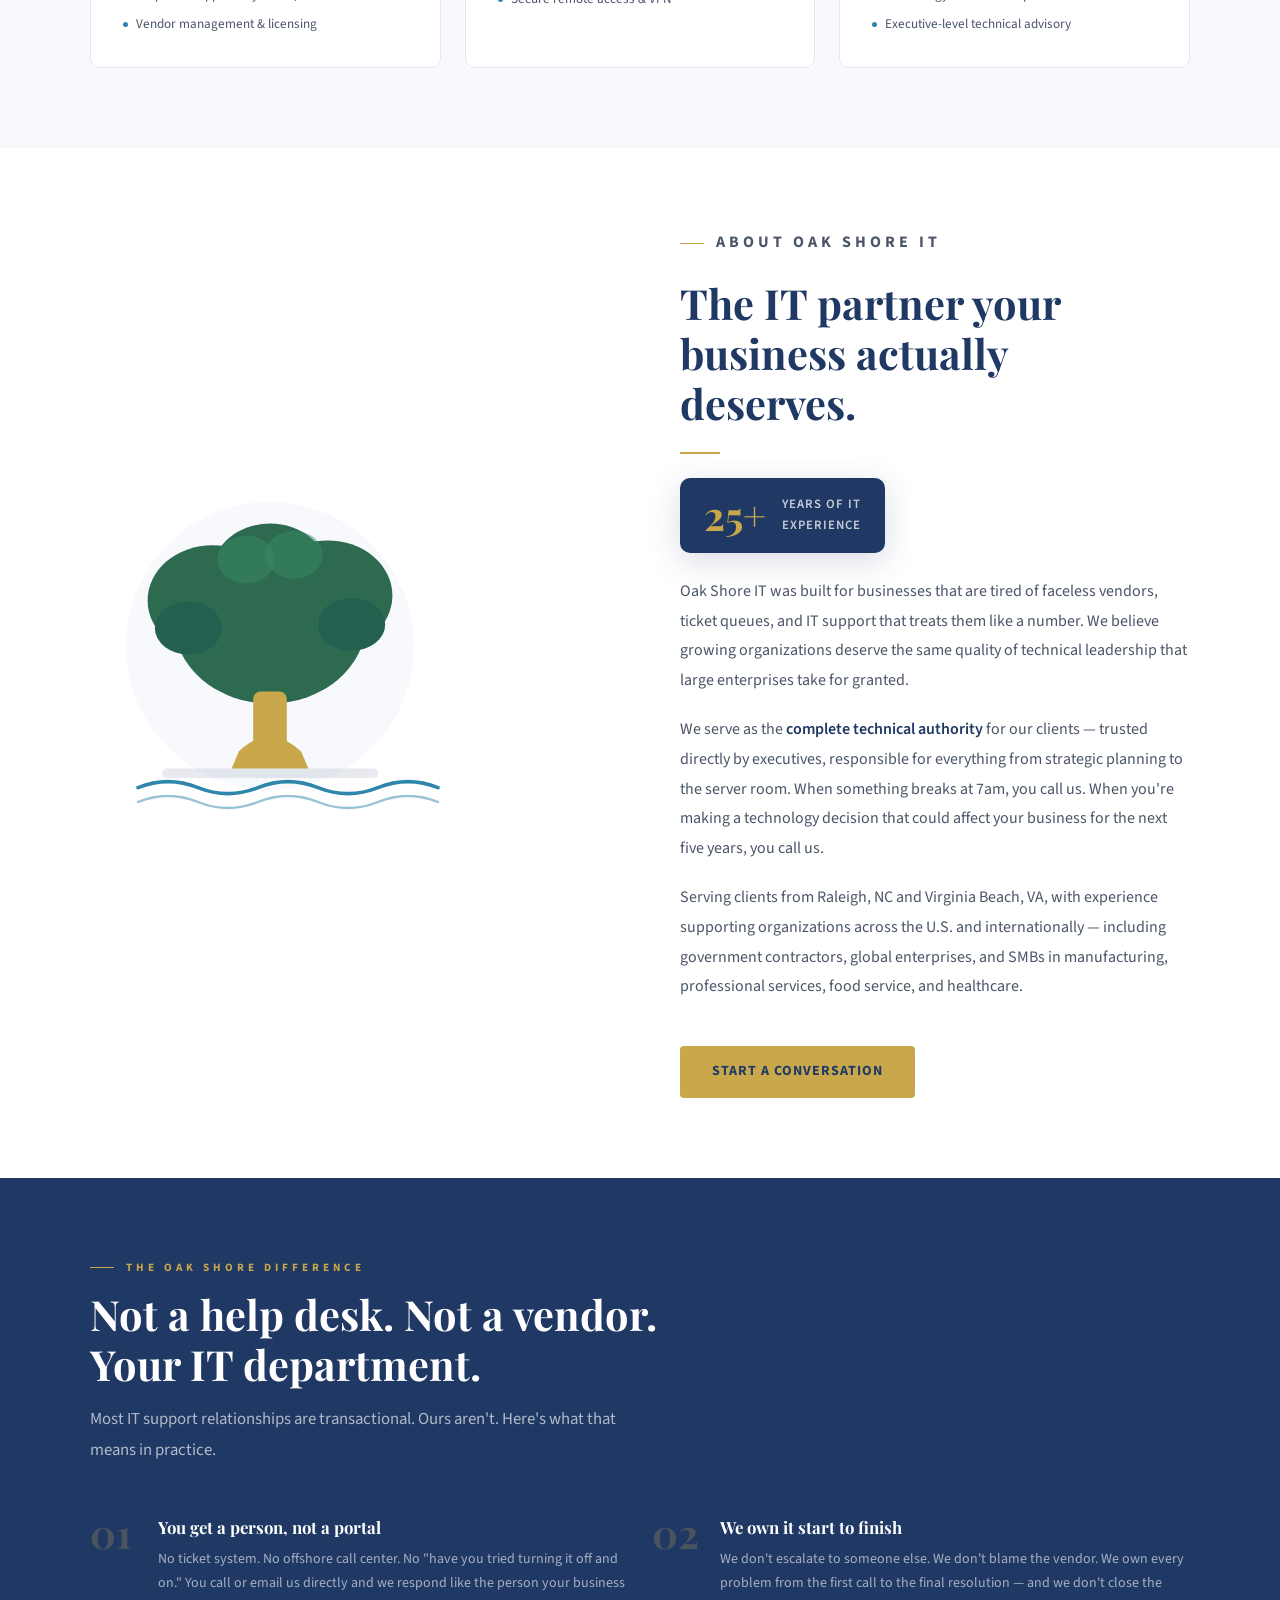
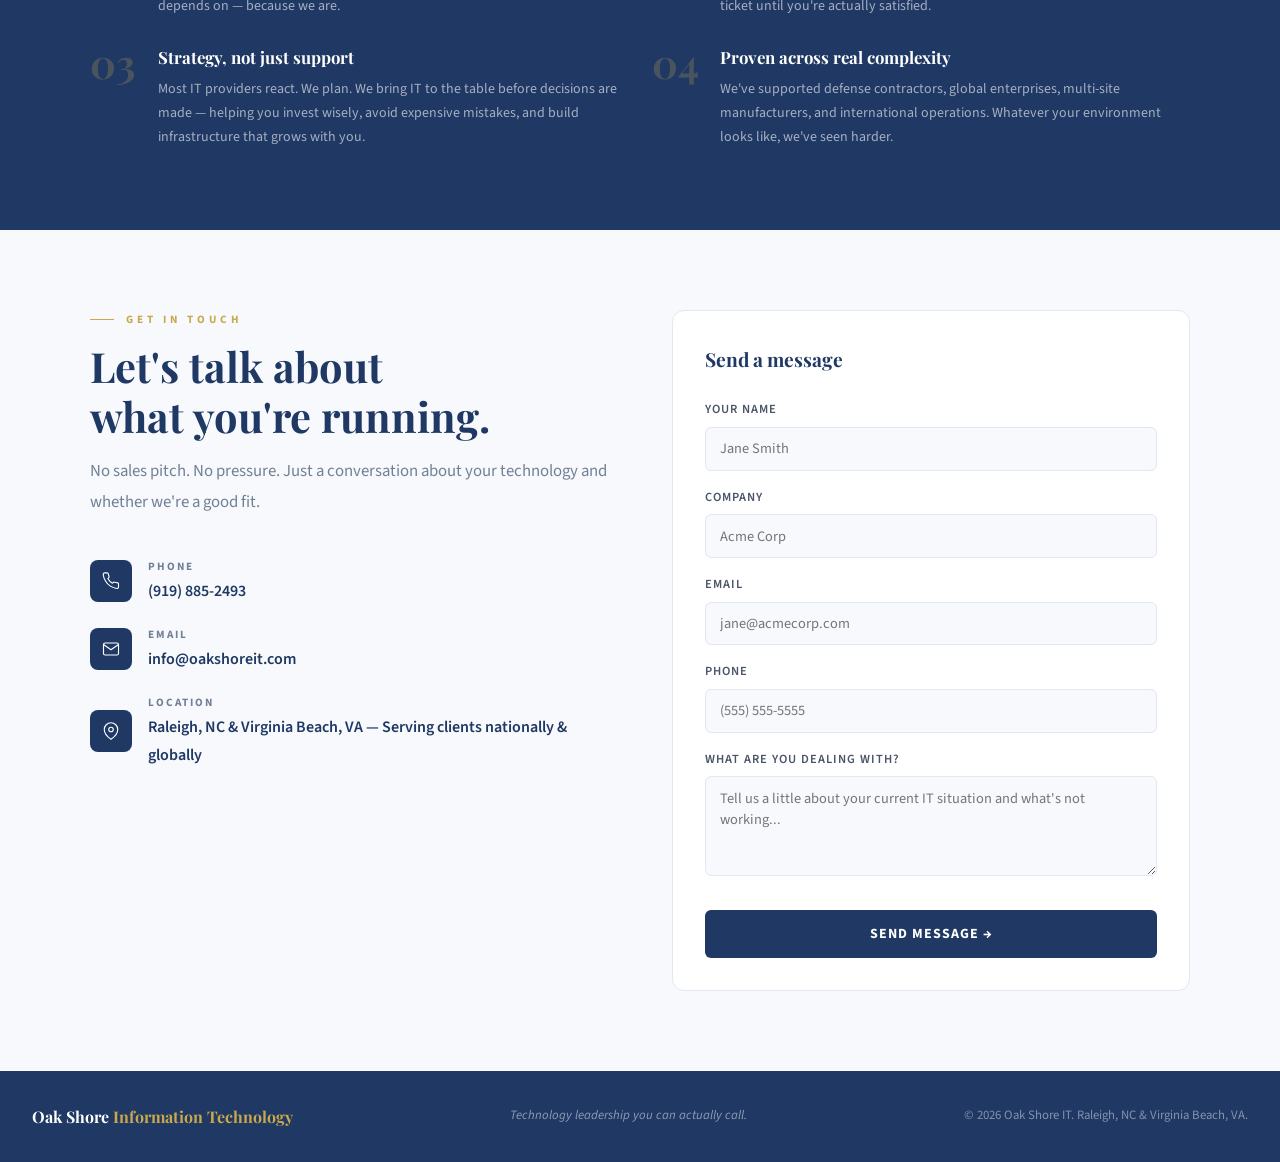
==== commit f24f23d7: "Update index.html" ====
--- a/index.html
+++ b/index.html
@@ -1028,27 +1028,31 @@
           </div>
         </div>
       </div>
-
-      <div class="contact-form">
-        <h3>Send a message</h3>
-        <div class="form-group">
-          <label>Your Name</label>
-          <input type="text" placeholder="Jane Smith">
-        </div>
-        <div class="form-group">
-          <label>Company</label>
-          <input type="text" placeholder="Acme Corp">
-        </div>
-        <div class="form-group">
-          <label>Email</label>
-          <input type="email" placeholder="jane@acmecorp.com">
-        </div>
-        <div class="form-group">
-          <label>What are you dealing with?</label>
-          <textarea placeholder="Tell us a little about your current IT situation and what's not working..."></textarea>
-        </div>
-        <button class="form-submit" type="button">Send Message →</button>
-      </div>
+      
+<form class="contact-form" action="https://formspree.io/f/mgordypo" method="POST">
+  <h3>Send a message</h3>
+  <div class="form-group">
+    <label>Your Name</label>
+    <input type="text" name="name" placeholder="Jane Smith" required>
+  </div>
+  <div class="form-group">
+    <label>Company</label>
+    <input type="text" name="company" placeholder="Acme Corp">
+  </div>
+  <div class="form-group">
+    <label>Email</label>
+    <input type="email" name="email" placeholder="jane@acmecorp.com" required>
+  </div>
+  <div class="form-group">
+    <label>Phone</label>
+    <input type="tel" name="phone" placeholder="(555) 555-5555">
+  </div>
+  <div class="form-group">
+    <label>What are you dealing with?</label>
+    <textarea name="message" placeholder="Tell us a little about your current IT situation and what's not working..."></textarea>
+  </div>
+  <button class="form-submit" type="submit">Send Message →</button>
+</form>
 
     </div>
   </div>
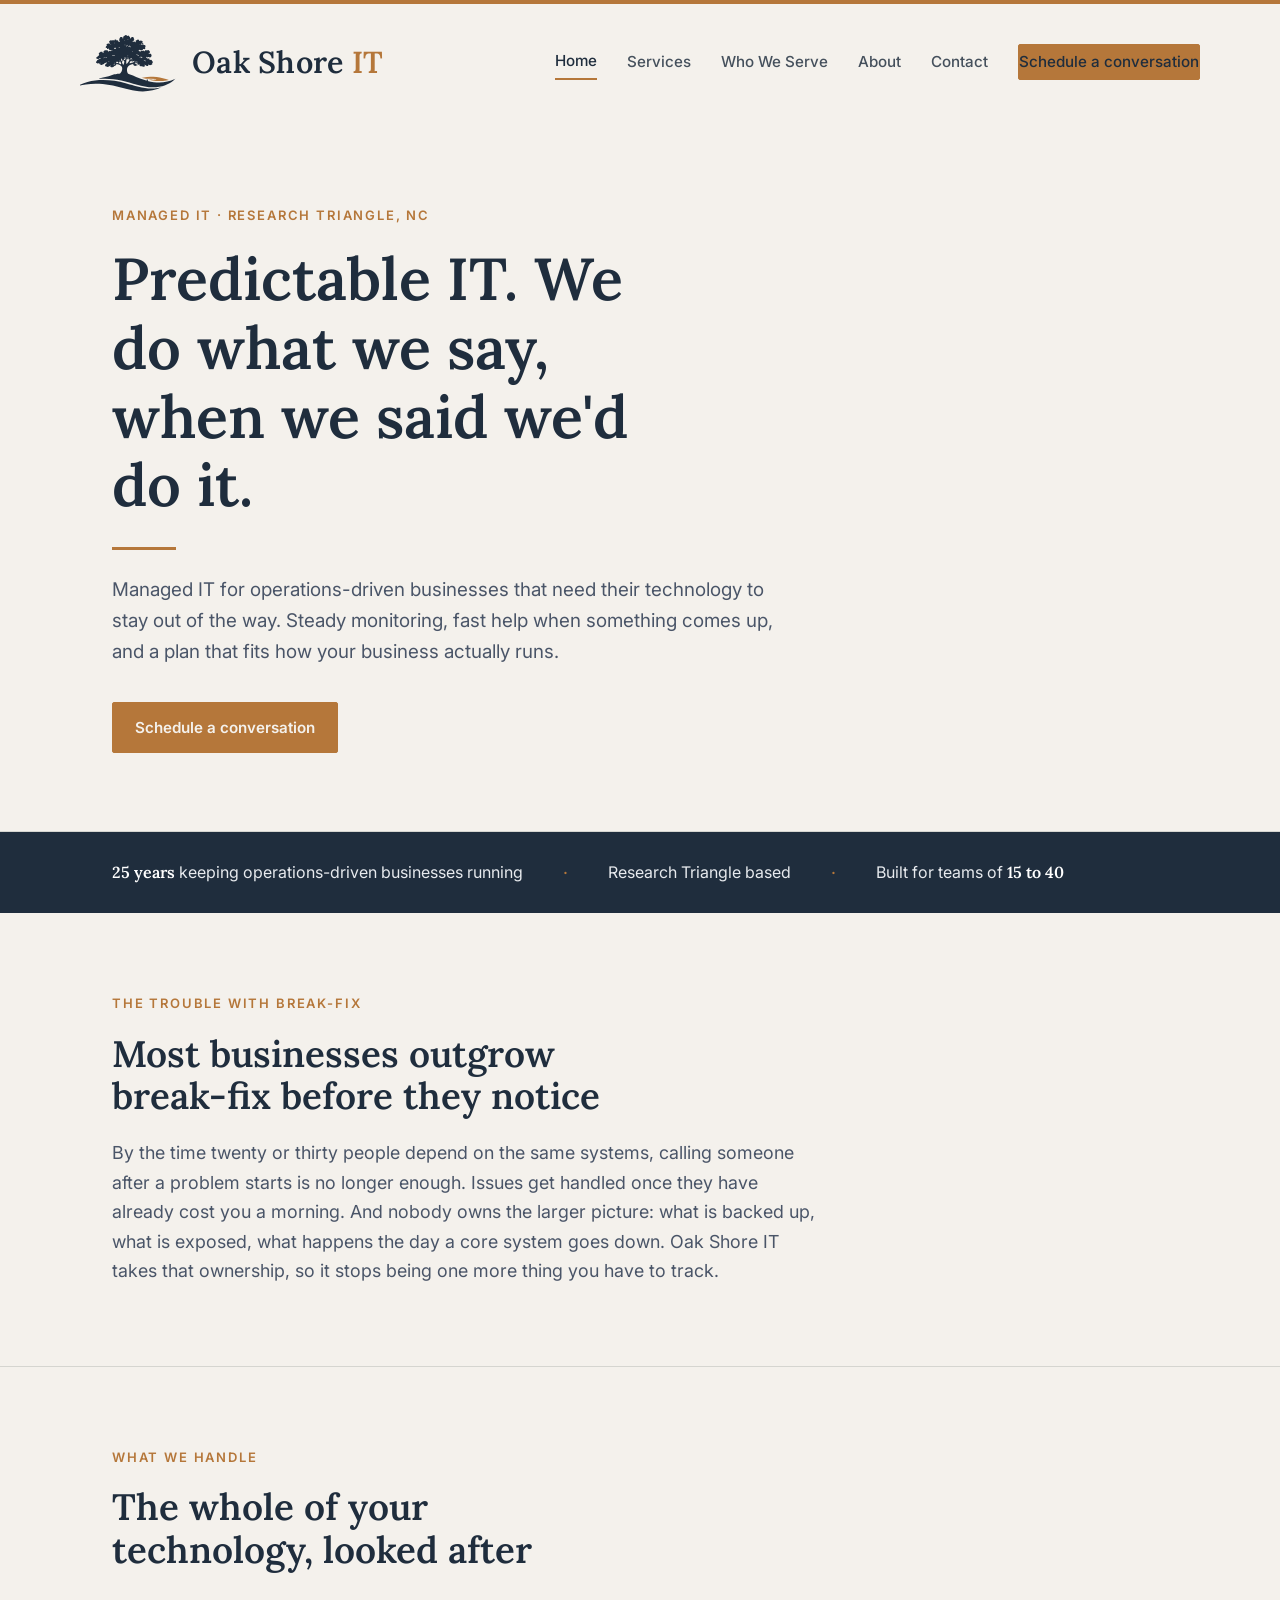
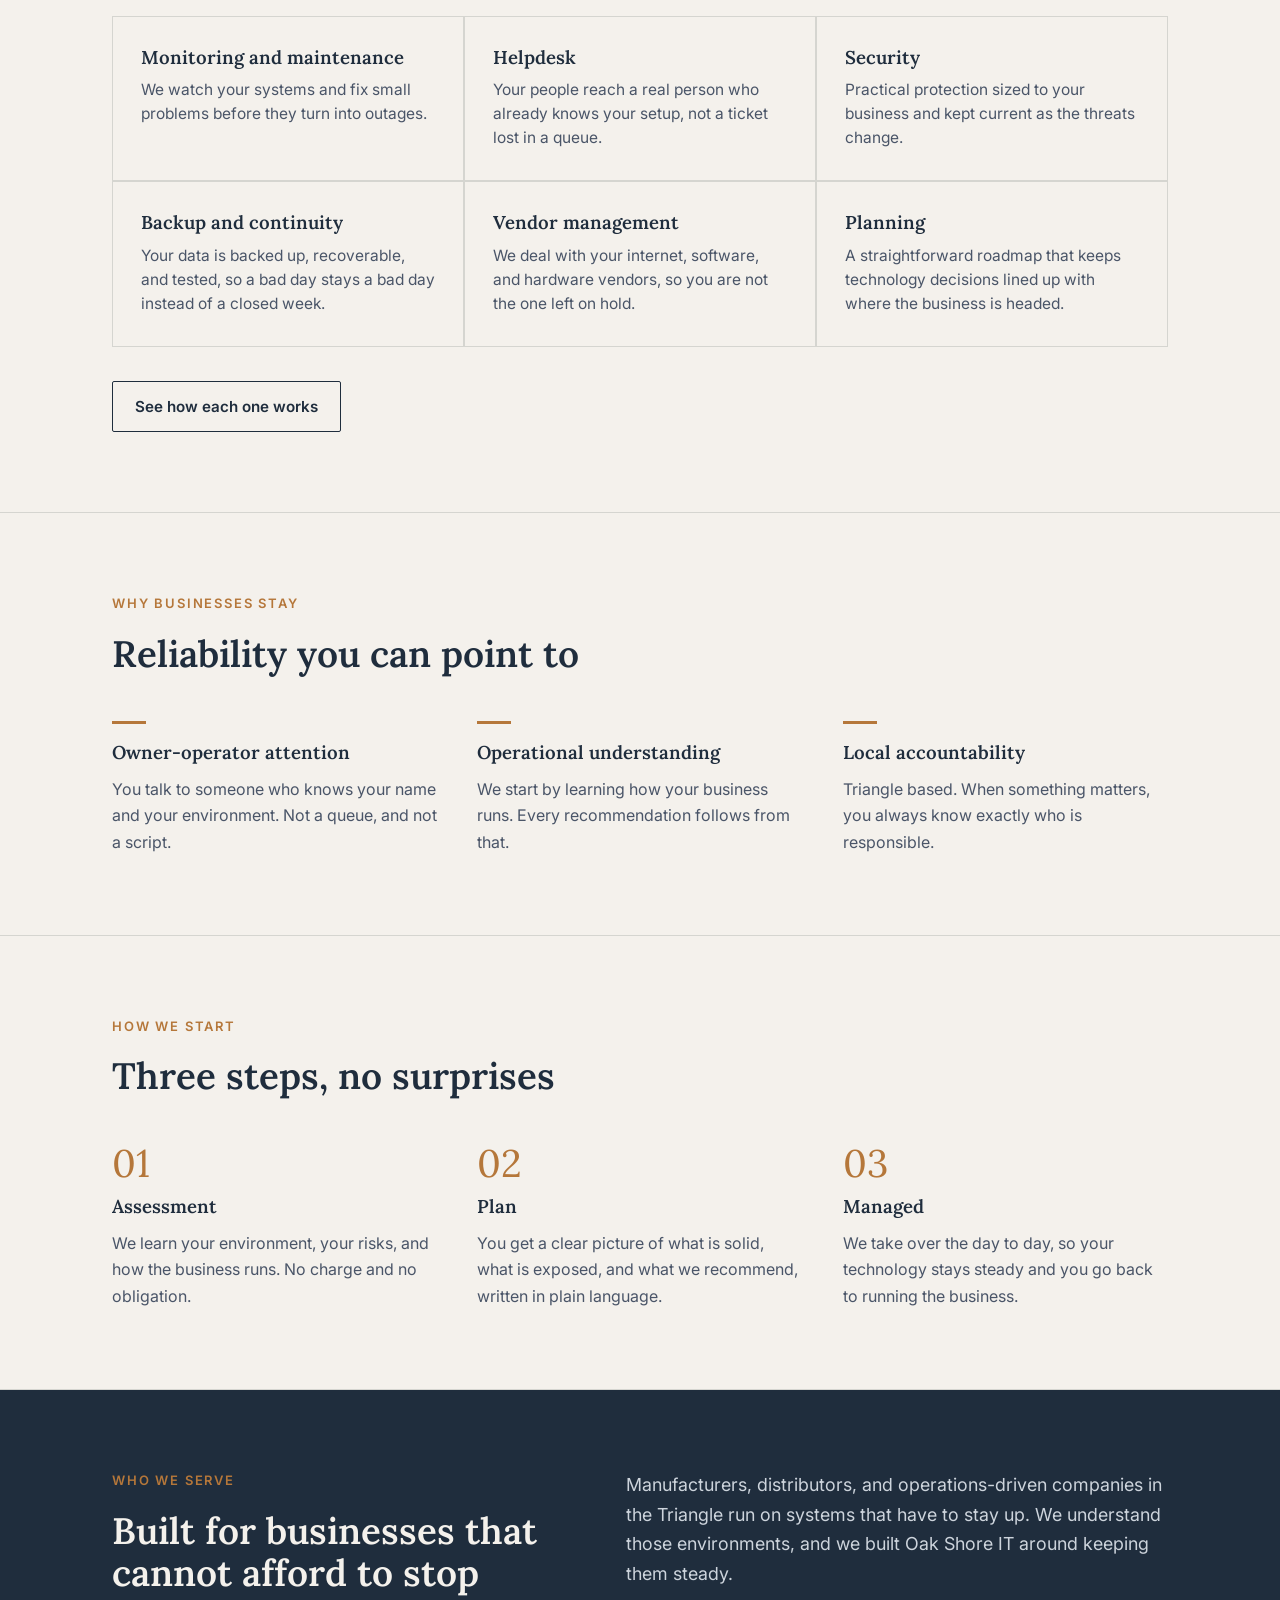
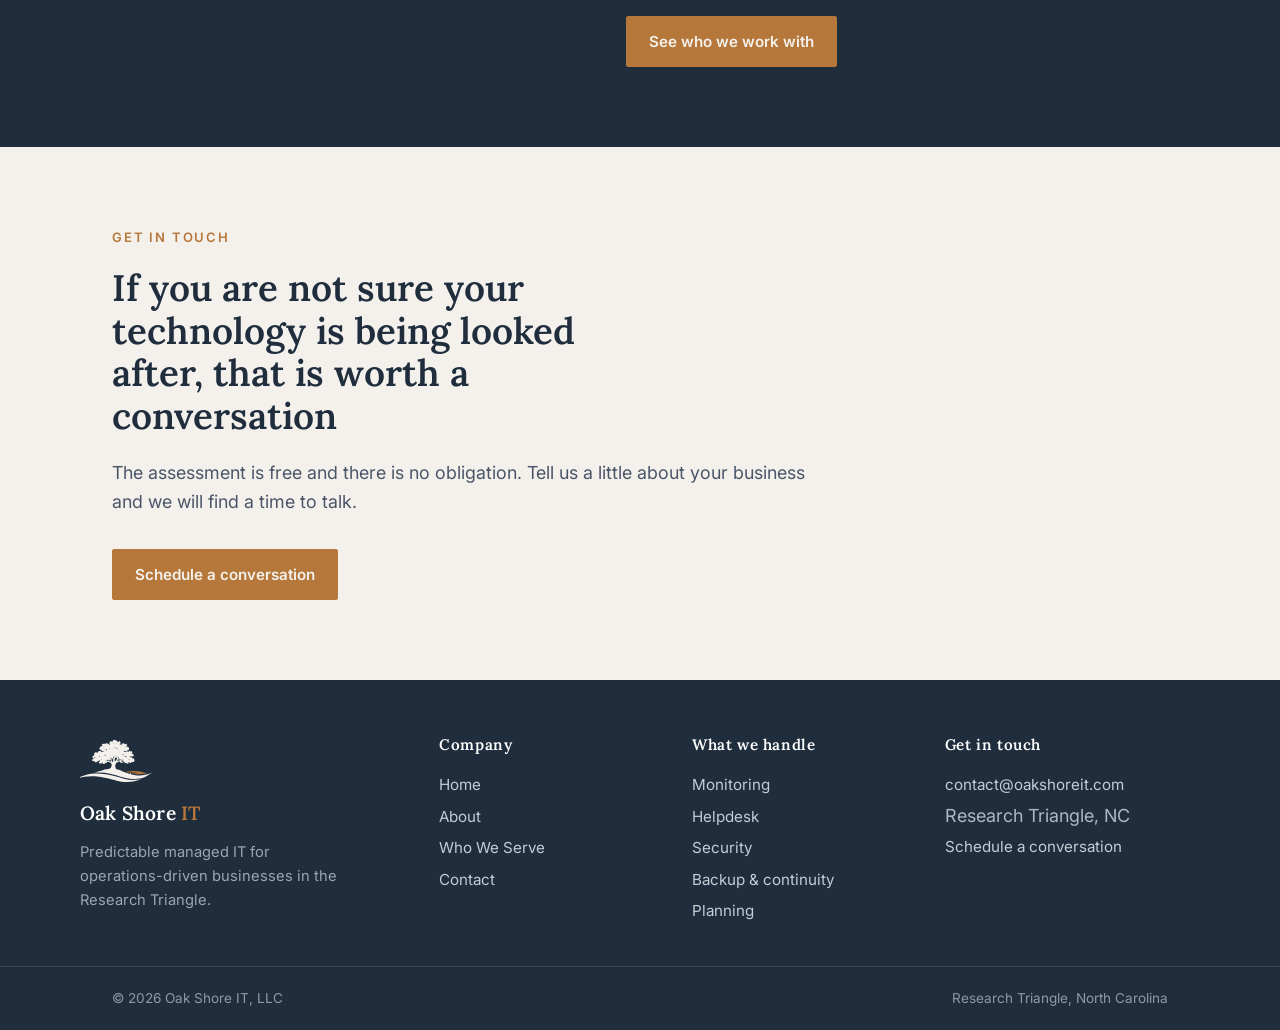
==== commit 220c4b63: "Wire Calendly, fix contact email, unify footer logo, correct SVG brand colors" ====
--- a/index.html
+++ b/index.html
@@ -1,1069 +1,168 @@
 <!DOCTYPE html>
 <html lang="en">
 <head>
-<meta charset="UTF-8">
-<meta name="viewport" content="width=device-width, initial-scale=1.0">
-<title>Oak Shore IT — Technology Leadership You Can Actually Call</title>
-<meta name="description" content="Fractional IT Director and infrastructure consulting for growing businesses. Enterprise-grade technology leadership at SMB scale.">
+<meta charset="utf-8">
+<meta name="viewport" content="width=device-width, initial-scale=1">
+<title>Oak Shore IT &middot; Predictable managed IT for the Research Triangle</title>
+<meta name="description" content="Managed IT for operations-driven businesses in the Research Triangle. Steady monitoring, fast help, and a plan that fits how your business runs.">
+<link rel="icon" href="favicon.svg">
 <link rel="preconnect" href="https://fonts.googleapis.com">
 <link rel="preconnect" href="https://fonts.gstatic.com" crossorigin>
-<link href="https://fonts.googleapis.com/css2?family=Playfair+Display:wght@400;700&family=Source+Sans+3:wght@300;400;600&display=swap" rel="stylesheet">
-
-<style>
-/* ── Reset & Base ─────────────────────────────────────── */
-*, *::before, *::after { box-sizing: border-box; margin: 0; padding: 0; }
-
-:root {
-  --navy:   #1F3864;
-  --ocean:  #2E86AB;
-  --forest: #2D6A4F;
-  --gold:   #C9A84C;
-  --slate:  #4A5568;
-  --cloud:  #F7F9FC;
-  --white:  #FFFFFF;
-  --text:   #2D3748;
-  --muted:  #718096;
-  --border: #E2E8F0;
-  --serif:  'Playfair Display', Georgia, serif;
-  --sans:   'Source Sans 3', system-ui, sans-serif;
-}
-
-html { scroll-behavior: smooth; }
-
-body {
-  font-family: var(--sans);
-  font-weight: 400;
-  color: var(--text);
-  background: var(--white);
-  line-height: 1.7;
-  overflow-x: hidden;
-}
-
-/* ── Nav ──────────────────────────────────────────────── */
-nav {
-  position: fixed;
-  top: 0; left: 0; right: 0;
-  z-index: 100;
-  background: rgba(255,255,255,0.96);
-  backdrop-filter: blur(8px);
-  border-bottom: 1px solid var(--border);
-  padding: 0 2rem;
-  height: 68px;
-  display: flex;
-  align-items: center;
-  justify-content: space-between;
-}
-
-.nav-logo {
-  display: flex;
-  align-items: center;
-  gap: 12px;
-  text-decoration: none;
-}
-
-.nav-logo svg { width: 36px; height: 36px; }
-
-.nav-logo-text {
-  font-family: var(--serif);
-  font-size: 1.15rem;
-  font-weight: 700;
-  color: var(--navy);
-  letter-spacing: 0.5px;
-  line-height: 1.1;
-}
-
-.nav-logo-text span {
-  display: block;
-  font-family: var(--sans);
-  font-size: 0.6rem;
-  font-weight: 600;
-  letter-spacing: 3px;
-  color: var(--gold);
-  text-transform: uppercase;
-}
-
-.nav-links {
-  display: flex;
-  align-items: center;
-  gap: 2rem;
-  list-style: none;
-}
-
-.nav-links a {
-  font-size: 0.875rem;
-  font-weight: 600;
-  letter-spacing: 0.5px;
-  color: var(--slate);
-  text-decoration: none;
-  text-transform: uppercase;
-  transition: color 0.2s;
-}
-
-.nav-links a:hover { color: var(--navy); }
-
-.nav-cta {
-  background: var(--navy) !important;
-  color: var(--white) !important;
-  padding: 0.5rem 1.25rem;
-  border-radius: 4px;
-  transition: background 0.2s !important;
-}
-
-.nav-cta:hover { background: var(--ocean) !important; color: var(--white) !important; }
-
-/* ── Hero ─────────────────────────────────────────────── */
-.hero {
-  min-height: 100vh;
-  background: var(--navy);
-  display: flex;
-  align-items: center;
-  position: relative;
-  overflow: hidden;
-  padding-top: 68px;
-}
-
-/* Subtle topographic pattern */
-.hero::before {
-  content: '';
-  position: absolute;
-  inset: 0;
-  background-image:
-    radial-gradient(ellipse at 80% 20%, rgba(46,134,171,0.15) 0%, transparent 60%),
-    radial-gradient(ellipse at 10% 80%, rgba(45,106,79,0.12) 0%, transparent 50%);
-  pointer-events: none;
-}
-
-/* Wave decoration at bottom */
-.hero-wave {
-  position: absolute;
-  bottom: 0;
-  left: 0;
-  right: 0;
-  height: 80px;
-  overflow: hidden;
-}
-
-.hero-wave svg { display: block; }
-
-.hero-inner {
-  position: relative;
-  z-index: 2;
-  max-width: 1100px;
-  margin: 0 auto;
-  padding: 5rem 2rem 6rem;
-  display: grid;
-  grid-template-columns: 1fr 420px;
-  gap: 4rem;
-  align-items: center;
-}
-
-.hero-eyebrow {
-  font-family: var(--sans);
-  font-size: 0.75rem;
-  font-weight: 600;
-  letter-spacing: 4px;
-  text-transform: uppercase;
-  color: var(--gold);
-  margin-bottom: 1.25rem;
-  display: flex;
-  align-items: center;
-  gap: 0.75rem;
-}
-
-.hero-eyebrow::before {
-  content: '';
-  display: block;
-  width: 32px;
-  height: 1px;
-  background: var(--gold);
-}
-
-.hero-headline {
-  font-family: var(--serif);
-  font-size: clamp(2.4rem, 5vw, 3.8rem);
-  font-weight: 700;
-  color: var(--white);
-  line-height: 1.15;
-  margin-bottom: 1.5rem;
-  letter-spacing: -0.5px;
-}
-
-.hero-headline em {
-  font-style: normal;
-  color: var(--gold);
-}
-
-.hero-sub {
-  font-size: 1.1rem;
-  color: rgba(255,255,255,0.75);
-  line-height: 1.8;
-  margin-bottom: 2.5rem;
-  max-width: 520px;
-}
-
-.hero-actions {
-  display: flex;
-  gap: 1rem;
-  flex-wrap: wrap;
-}
-
-.btn-primary {
-  display: inline-block;
-  background: var(--gold);
-  color: var(--navy);
-  font-family: var(--sans);
-  font-weight: 700;
-  font-size: 0.875rem;
-  letter-spacing: 1px;
-  text-transform: uppercase;
-  text-decoration: none;
-  padding: 0.875rem 2rem;
-  border-radius: 4px;
-  transition: all 0.2s;
-}
-
-.btn-primary:hover {
-  background: #d4b05c;
-  transform: translateY(-1px);
-}
-
-.btn-secondary {
-  display: inline-block;
-  border: 1.5px solid rgba(255,255,255,0.3);
-  color: var(--white);
-  font-family: var(--sans);
-  font-weight: 600;
-  font-size: 0.875rem;
-  letter-spacing: 1px;
-  text-transform: uppercase;
-  text-decoration: none;
-  padding: 0.875rem 2rem;
-  border-radius: 4px;
-  transition: all 0.2s;
-}
-
-.btn-secondary:hover {
-  border-color: rgba(255,255,255,0.7);
-  background: rgba(255,255,255,0.08);
-}
-
-/* Hero card */
-.hero-card {
-  background: rgba(255,255,255,0.06);
-  border: 1px solid rgba(255,255,255,0.12);
-  border-radius: 12px;
-  padding: 2rem;
-  backdrop-filter: blur(4px);
-}
-
-.hero-card-title {
-  font-family: var(--serif);
-  font-size: 1rem;
-  color: var(--gold);
-  margin-bottom: 1.25rem;
-  letter-spacing: 0.5px;
-}
-
-.hero-stat-list {
-  list-style: none;
-  display: flex;
-  flex-direction: column;
-  gap: 1rem;
-}
-
-.hero-stat {
-  display: flex;
-  align-items: flex-start;
-  gap: 1rem;
-  padding-bottom: 1rem;
-  border-bottom: 1px solid rgba(255,255,255,0.08);
-}
-
-.hero-stat:last-child {
-  border-bottom: none;
-  padding-bottom: 0;
-}
-
-.hero-stat-num {
-  font-family: var(--serif);
-  font-size: 1.75rem;
-  font-weight: 700;
-  color: var(--white);
-  line-height: 1;
-  min-width: 60px;
-}
-
-.hero-stat-label {
-  font-size: 0.85rem;
-  color: rgba(255,255,255,0.6);
-  line-height: 1.5;
-  padding-top: 2px;
-}
-
-.hero-stat-label strong {
-  display: block;
-  color: rgba(255,255,255,0.9);
-  font-weight: 600;
-  font-size: 0.9rem;
-  margin-bottom: 2px;
-}
-
-/* ── Section Shared ───────────────────────────────────── */
-.section {
-  padding: 5rem 2rem;
-}
-
-.section-inner {
-  max-width: 1100px;
-  margin: 0 auto;
-}
-
-.section-label {
-  font-size: 0.7rem;
-  font-weight: 700;
-  letter-spacing: 4px;
-  text-transform: uppercase;
-  color: var(--gold);
-  margin-bottom: 0.75rem;
-  display: flex;
-  align-items: center;
-  gap: 0.75rem;
-}
-
-.section-label::before {
-  content: '';
-  display: block;
-  width: 24px;
-  height: 1px;
-  background: var(--gold);
-}
-
-.section-title {
-  font-family: var(--serif);
-  font-size: clamp(1.8rem, 3.5vw, 2.6rem);
-  font-weight: 700;
-  color: var(--navy);
-  line-height: 1.2;
-  margin-bottom: 1rem;
-}
-
-.section-sub {
-  font-size: 1.05rem;
-  color: var(--muted);
-  max-width: 560px;
-  line-height: 1.8;
-}
-
-/* ── Services ─────────────────────────────────────────── */
-.services { background: var(--cloud); }
-
-.services-grid {
-  margin-top: 3rem;
-  display: grid;
-  grid-template-columns: repeat(3, 1fr);
-  gap: 1.5rem;
-}
-
-.service-card {
-  background: var(--white);
-  border: 1px solid var(--border);
-  border-radius: 10px;
-  padding: 2rem;
-  position: relative;
-  overflow: hidden;
-  transition: transform 0.2s, box-shadow 0.2s;
-}
-
-.service-card:hover {
-  transform: translateY(-3px);
-  box-shadow: 0 12px 40px rgba(31,56,100,0.1);
-}
-
-.service-card::before {
-  content: '';
-  position: absolute;
-  top: 0; left: 0; right: 0;
-  height: 3px;
-  background: var(--gold);
-}
-
-.service-icon {
-  width: 48px;
-  height: 48px;
-  border-radius: 10px;
-  background: rgba(31,56,100,0.06);
-  display: flex;
-  align-items: center;
-  justify-content: center;
-  margin-bottom: 1.25rem;
-}
-
-.service-icon svg {
-  width: 24px;
-  height: 24px;
-  stroke: var(--navy);
-  fill: none;
-  stroke-width: 1.5;
-  stroke-linecap: round;
-  stroke-linejoin: round;
-}
-
-.service-name {
-  font-family: var(--serif);
-  font-size: 1.15rem;
-  font-weight: 700;
-  color: var(--navy);
-  margin-bottom: 0.75rem;
-}
-
-.service-desc {
-  font-size: 0.9rem;
-  color: var(--muted);
-  line-height: 1.7;
-  margin-bottom: 1.25rem;
-}
-
-.service-list {
-  list-style: none;
-  display: flex;
-  flex-direction: column;
-  gap: 0.4rem;
-}
-
-.service-list li {
-  font-size: 0.825rem;
-  color: var(--slate);
-  display: flex;
-  align-items: center;
-  gap: 0.5rem;
-}
-
-.service-list li::before {
-  content: '';
-  display: block;
-  width: 5px;
-  height: 5px;
-  border-radius: 50%;
-  background: var(--ocean);
-  flex-shrink: 0;
-}
-
-/* ── About ────────────────────────────────────────────── */
-.about { background: var(--white); }
-
-.about-inner {
-  display: grid;
-  grid-template-columns: 1fr 1fr;
-  gap: 5rem;
-  align-items: center;
-}
-
-.about-visual {
-  position: relative;
-}
-
-.about-tree {
-  width: 100%;
-  max-width: 360px;
-}
-
-.about-badge {
-  position: absolute;
-  bottom: -1rem;
-  right: -1rem;
-  background: var(--navy);
-  color: var(--white);
-  border-radius: 10px;
-  padding: 1.25rem 1.5rem;
-  text-align: center;
-  box-shadow: 0 8px 32px rgba(31,56,100,0.25);
-}
-
-.about-badge-num {
-  font-family: var(--serif);
-  font-size: 2.5rem;
-  font-weight: 700;
-  color: var(--gold);
-  line-height: 1;
-  display: block;
-}
-
-.about-badge-label {
-  font-size: 0.75rem;
-  font-weight: 600;
-  letter-spacing: 1px;
-  text-transform: uppercase;
-  color: rgba(255,255,255,0.7);
-  margin-top: 4px;
-}
-
-.about-body p {
-  font-size: 1rem;
-  color: var(--slate);
-  line-height: 1.85;
-  margin-bottom: 1.25rem;
-}
-
-.about-body p:last-child { margin-bottom: 0; }
-
-.about-body strong { color: var(--navy); font-weight: 600; }
-
-.about-divider {
-  width: 40px;
-  height: 2px;
-  background: var(--gold);
-  margin: 1.5rem 0;
-}
-
-/* ── Why Oak Shore ────────────────────────────────────── */
-.why { background: var(--navy); }
-
-.why .section-title { color: var(--white); }
-.why .section-sub { color: rgba(255,255,255,0.65); }
-
-.why-grid {
-  margin-top: 3rem;
-  display: grid;
-  grid-template-columns: repeat(2, 1fr);
-  gap: 1.5rem;
-}
-
-.why-item {
-  display: flex;
-  gap: 1.25rem;
-  align-items: flex-start;
-}
-
-.why-num {
-  font-family: var(--serif);
-  font-size: 2.5rem;
-  font-weight: 700;
-  color: rgba(201,168,76,0.25);
-  line-height: 1;
-  min-width: 48px;
-  transition: color 0.3s;
-}
-
-.why-item:hover .why-num { color: var(--gold); }
-
-.why-content h3 {
-  font-family: var(--serif);
-  font-size: 1.05rem;
-  font-weight: 700;
-  color: var(--white);
-  margin-bottom: 0.4rem;
-}
-
-.why-content p {
-  font-size: 0.875rem;
-  color: rgba(255,255,255,0.6);
-  line-height: 1.7;
-}
-
-/* ── Contact ──────────────────────────────────────────── */
-.contact { background: var(--cloud); }
-
-.contact-inner {
-  display: grid;
-  grid-template-columns: 1fr 1fr;
-  gap: 4rem;
-  align-items: start;
-}
-
-.contact-detail {
-  display: flex;
-  align-items: center;
-  gap: 1rem;
-  margin-bottom: 1.25rem;
-}
-
-.contact-icon {
-  width: 42px;
-  height: 42px;
-  background: var(--navy);
-  border-radius: 8px;
-  display: flex;
-  align-items: center;
-  justify-content: center;
-  flex-shrink: 0;
-}
-
-.contact-icon svg {
-  width: 18px;
-  height: 18px;
-  stroke: var(--white);
-  fill: none;
-  stroke-width: 1.5;
-  stroke-linecap: round;
-  stroke-linejoin: round;
-}
-
-.contact-detail-label {
-  font-size: 0.7rem;
-  font-weight: 700;
-  letter-spacing: 2px;
-  text-transform: uppercase;
-  color: var(--muted);
-  margin-bottom: 2px;
-}
-
-.contact-detail-value {
-  font-size: 1rem;
-  font-weight: 600;
-  color: var(--navy);
-}
-
-.contact-detail-value a {
-  color: var(--navy);
-  text-decoration: none;
-  transition: color 0.2s;
-}
-
-.contact-detail-value a:hover { color: var(--ocean); }
-
-.contact-form {
-  background: var(--white);
-  border: 1px solid var(--border);
-  border-radius: 12px;
-  padding: 2rem;
-}
-
-.contact-form h3 {
-  font-family: var(--serif);
-  font-size: 1.2rem;
-  color: var(--navy);
-  margin-bottom: 1.5rem;
-}
-
-.form-group {
-  margin-bottom: 1rem;
-}
-
-.form-group label {
-  display: block;
-  font-size: 0.78rem;
-  font-weight: 600;
-  letter-spacing: 1px;
-  text-transform: uppercase;
-  color: var(--slate);
-  margin-bottom: 0.4rem;
-}
-
-.form-group input,
-.form-group textarea,
-.form-group select {
-  width: 100%;
-  padding: 0.65rem 0.875rem;
-  border: 1px solid var(--border);
-  border-radius: 6px;
-  font-family: var(--sans);
-  font-size: 0.9rem;
-  color: var(--text);
-  background: var(--cloud);
-  transition: border-color 0.2s;
-  outline: none;
-}
-
-.form-group input:focus,
-.form-group textarea:focus,
-.form-group select:focus {
-  border-color: var(--ocean);
-  background: var(--white);
-}
-
-.form-group textarea {
-  resize: vertical;
-  min-height: 100px;
-}
-
-.form-submit {
-  width: 100%;
-  background: var(--navy);
-  color: var(--white);
-  border: none;
-  padding: 0.875rem;
-  border-radius: 6px;
-  font-family: var(--sans);
-  font-size: 0.875rem;
-  font-weight: 700;
-  letter-spacing: 1px;
-  text-transform: uppercase;
-  cursor: pointer;
-  transition: background 0.2s;
-  margin-top: 0.5rem;
-}
-
-.form-submit:hover { background: var(--ocean); }
-
-/* ── Footer ───────────────────────────────────────────── */
-footer {
-  background: var(--navy);
-  padding: 2rem;
-  display: flex;
-  align-items: center;
-  justify-content: space-between;
-  flex-wrap: wrap;
-  gap: 1rem;
-}
-
-.footer-logo {
-  font-family: var(--serif);
-  font-size: 1rem;
-  color: var(--white);
-  font-weight: 700;
-}
-
-.footer-logo span {
-  color: var(--gold);
-}
-
-.footer-copy {
-  font-size: 0.8rem;
-  color: rgba(255,255,255,0.45);
-}
-
-.footer-tagline {
-  font-size: 0.8rem;
-  color: rgba(255,255,255,0.5);
-  font-style: italic;
-}
-
-/* ── Animations ───────────────────────────────────────── */
-@keyframes fadeUp {
-  from { opacity: 0; transform: translateY(24px); }
-  to   { opacity: 1; transform: translateY(0); }
-}
-
-.hero-eyebrow { animation: fadeUp 0.6s ease both; }
-.hero-headline { animation: fadeUp 0.6s 0.15s ease both; }
-.hero-sub { animation: fadeUp 0.6s 0.25s ease both; }
-.hero-actions { animation: fadeUp 0.6s 0.35s ease both; }
-.hero-card { animation: fadeUp 0.6s 0.45s ease both; }
-
-/* ── Responsive ───────────────────────────────────────── */
-@media (max-width: 900px) {
-  .hero-inner { grid-template-columns: 1fr; }
-  .hero-card { display: none; }
-  .services-grid { grid-template-columns: 1fr; }
-  .about-inner { grid-template-columns: 1fr; }
-  .about-visual { display: none; }
-  .why-grid { grid-template-columns: 1fr; }
-  .contact-inner { grid-template-columns: 1fr; }
-  .nav-links { display: none; }
-}
-</style>
+<link href="https://fonts.googleapis.com/css2?family=Lora:ital,wght@0,400;0,500;0,600;1,400&family=Inter:wght@400;450;500;600&display=swap" rel="stylesheet">
+<link rel="stylesheet" href="styles.css">
 </head>
 <body>
 
-<!-- ── Nav ──────────────────────────────────────────────── -->
-<nav>
-  <a href="#" class="nav-logo">
-    <!-- Inline mini tree mark -->
-    <svg viewBox="0 0 36 36" fill="none" xmlns="http://www.w3.org/2000/svg">
-      <ellipse cx="18" cy="14" rx="13" ry="11" fill="#2D6A4F"/>
-      <ellipse cx="10" cy="12" rx="8" ry="7" fill="#2D6A4F"/>
-      <ellipse cx="26" cy="11" rx="8" ry="7" fill="#2D6A4F"/>
-      <ellipse cx="18" cy="8"  rx="7" ry="6"  fill="#2D6A4F"/>
-      <rect x="15" y="24" width="6" height="8" rx="2" fill="#C9A84C"/>
-      <path d="M4 32 Q9 28, 14 32 Q19 36, 24 32 Q29 28, 34 32" stroke="#2E86AB" stroke-width="1.8" fill="none" stroke-linecap="round"/>
-    </svg>
-    <div class="nav-logo-text">
-      Oak Shore
-      <span>Information Technology</span>
+<div class="brandbar"></div>
+<header class="site-header">
+  <div class="wrap bar">
+    <a class="brand" href="index.html" aria-label="Oak Shore IT home">
+      <svg class="oak" xmlns="http://www.w3.org/2000/svg" xmlns:xlink="http://www.w3.org/1999/xlink" width="2048" height="1366" viewBox="0 0 2048 1366"><path fill="#1F2D3D" transform="scale(1.64103 1.64183)" d="M593.648 65.9281C605.712 64.8623 604.312 73.1011 615.552 79.1133C628.369 69.018 633.693 69.0398 638.416 85.683C658.725 90.9894 648.518 100.72 652.587 108.908C659.238 111.87 664.253 99.9548 667.734 95.9222C674.815 87.7199 685.808 87.5497 693.74 94.6932C699.066 99.4905 699.428 102.863 699.838 109.705C700.871 110.576 701.883 111.473 702.872 112.394C711.217 120.283 703.859 125.45 697.826 131.114C705.686 158.006 688.584 146.529 682.53 150.782C682.17 152.851 682.904 154.811 684.89 155.789C695.34 160.933 701.523 150.922 710.85 148.323C720.176 145.725 720.046 159.629 723.433 161.747C729.708 157.521 721.504 140.139 727.253 134.17C730.66 130.632 735.585 132.433 739.502 133.336C740.909 132.152 742.331 130.987 743.767 129.839C755.731 120.303 762.853 125.297 770.78 136.086L771.503 144.321C789.057 138.799 788.885 127.736 808.596 142.379C833.061 160.555 789.702 179.938 790.413 188.219C803.095 188.13 798.016 192.709 805.434 196.055C812.905 199.424 821.031 174.813 828.776 194.583C841.185 194.373 851.561 194.365 852.257 210.195C852.599 217.969 850.938 221.348 845.868 226.961C853.327 239.539 848.402 246.427 835.336 250.269C825.722 247.153 819.269 239.885 817.363 255.709C808.2 263.881 799.203 265.152 787.354 263.658C783.151 260.159 780.345 257.933 775.36 255.689C768.999 258.385 759.695 263.195 754.255 267.315C765.905 268.795 770.148 267.516 775.668 279.045C779.964 279.412 784.266 279.718 788.571 279.962C798.197 266.812 803.335 268.745 817.873 272.91C829.507 262.072 833.709 262.745 835.605 278.734C848.973 269.424 852.941 248.416 870.284 268.044C875.783 265.285 881.341 262.674 887.119 260.559C894.294 263.882 907.785 275.284 909.919 283.261C910.554 285.636 906.26 299.542 904.595 302.007C902.929 304.475 895.01 303.54 892.167 306.945L892.398 308.254C898.143 314.48 921.549 304.531 925.923 315.807C934.019 336.679 934.184 343.793 913.714 356.123C906.993 360.171 898.241 353.755 891.921 351.328C887.108 352.437 880.495 355.612 875.134 357.332C869.743 352.309 868.187 350.082 861.137 347.299L861.113 356.199C867.946 361.254 869.627 363.148 873.275 370.753C920.591 363.964 900.214 382.43 904.645 390.181C908.01 391.431 918.099 388.014 922.664 387.156C936.122 393.118 932.512 396.376 940.12 405.633C949.553 417.109 958.886 420.6 936.296 427.537C939.292 434.692 948.215 443.193 935.806 448.211C927.12 451.723 912.532 459.429 903.415 455.638C897.693 453.259 893.414 450.13 887.044 448.154C887.52 449.934 887.964 451.724 888.374 453.521C891.304 466.826 880.477 467.498 870.461 469.614C861.305 463.37 854.129 454.786 843.653 451.229C840.213 450.061 841.429 450.016 838.386 451.504L838.133 450.798C838.891 455.221 844.083 459.879 844.704 464.563C846.099 475.074 833.062 478.464 825.267 479.206C823.624 478.272 820.813 476.237 819.147 475.099C816.082 475.398 813.009 475.625 809.933 475.778C807.979 473.447 807.47 472.5 805.99 469.829C801.105 471.023 797.081 472.05 792.088 472.729C787.247 471.051 773.768 464.232 772.482 458.636C771.528 454.485 777.473 451.489 779.733 448.644C777.266 447.801 765.61 451.469 762.072 452.268C756.589 449.535 746.276 442.962 742.698 437.721C741.027 435.272 749.235 432.397 750.906 431.715C751.208 428.577 751.334 425.045 751.518 421.868C733.231 434.14 731.46 433.556 710.029 433.462C719.381 444.752 723.034 442.651 736.475 446.964C740.433 448.234 747.456 451.55 749.451 455.544C749.255 463.321 734.105 461.049 731.117 462.979C714.519 473.701 693.658 459.878 690.866 441.418C674.246 442.948 658.241 448.468 644.211 457.509C624.341 470.257 612.877 487.229 611.432 511.233C610.385 528.641 612.151 547.53 621.276 562.772C627.945 573.91 639.835 575.378 651.181 578.944C663.918 582.888 676.69 586.123 689.127 590.914C703.44 596.591 716.035 606.134 730.159 612.146C769.404 628.851 809.922 642.768 850.957 654.371C856.969 656.071 862.854 657.941 868.986 659.198C861.133 643.132 876.884 640.005 882.791 647.208C884.199 648.899 884.811 651.114 884.471 653.288C883.801 657.57 881.297 659.361 878.09 661.631C1015.2 695.145 1112.1 691.491 1241.83 635.146C1234.28 642.605 1224.78 649.854 1216.33 656.387C1185.38 680.316 1145.26 705.282 1108.29 718.383C1088.29 727.154 1051.77 734.995 1029.87 738.754C856.504 768.527 703.461 693.183 537.579 656.848C468.141 641.421 397.247 633.496 326.117 633.209C298.505 633.08 267.656 634.055 240.157 637.353C253.961 631.258 270.514 626.519 285.055 622.251C314.201 613.695 343.263 604.75 373.378 600.452C398.978 596.656 420.955 582.598 445.736 576.761C451.751 575.344 460.106 576.417 466.453 575.288C472.921 574.137 479.013 570.984 485.442 570.019C494.044 568.728 503.037 569.22 511.646 567.769C540.182 562.115 552.45 514.936 548.352 490.598C543.506 461.825 501.447 444.412 475.372 445.76C469.566 446.06 469.137 453.763 466.498 457.432C461.708 464.055 452.982 465.531 445.493 467.051C444.961 467.965 444.412 468.869 443.845 469.761C435.125 483.624 412.327 489.278 397.904 480.802C388.384 475.207 399.91 466.346 398.966 461.378C391.682 457.32 384.478 471.391 377.878 474.306C370.076 477.752 363.584 478.944 355.258 480.006C350.924 478.254 349.004 476.971 345.796 473.608C343.904 473.597 341.956 473.533 340.078 473.493C324.242 473.157 320.666 452.856 332.573 444.468C336.665 441.586 339.649 441.415 344.42 440.579C339.912 426.271 344.127 426.378 356.521 421.124C350.518 421.223 344.266 421.559 338.247 421.798C331.592 431.643 328.194 431.781 316.955 431.081C312.464 451.027 295.443 441.308 284.012 453.38C282.79 454.67 280.443 455.607 278.839 456.253C269.283 454.587 255.594 450.425 253.441 440.12C252.994 437.977 252.311 435.267 250.773 433.882C244.877 431.431 235.042 439.032 229.377 435.705C211.002 424.912 197.021 423.037 218.94 402.545C222.634 388.578 226.657 389.847 239.535 390.198C239.992 387.124 240.067 383.74 240.209 380.612C228.556 374.945 200.781 374.343 217.269 350.283C219.198 347.468 226.514 347.455 229.574 347.438C233.276 334.5 237.239 336.005 249.189 336.577C247.632 331.605 246.075 328.462 243.612 324.007C254.205 315.622 250.179 316.649 243.989 309.989C239.66 305.331 253.064 296.72 256.056 293.83C259.838 290.177 263.303 285.349 268.06 282.362C273.423 282.114 279.918 281.332 285.173 281.759C293.062 282.398 293.282 289.012 293.838 295.073C299.233 295.92 304.892 297.049 310.287 298.042C308.979 294.152 303.637 285.292 304.758 281.538C305.964 275.35 319.11 263.713 325.231 262.416C336.596 261.343 350.954 263.145 362.213 264.91C366.479 265.578 365.867 280.322 370.088 282.751C375.395 281.104 375.394 272.436 380.822 270.549C385.345 268.977 391.41 272.701 395.534 274.734C395.626 274.614 395.717 274.494 395.809 274.375L396.279 273.784C403.592 264.461 409.432 268.338 418.549 272.135L419.267 271.822C420.177 269.185 420.224 270.076 419.82 267.727C416.78 263.662 411.603 265.515 407.97 263.29C407.339 261.624 407.223 260.978 406.082 259.662C401.264 258.859 394.725 259.79 389.681 259.718C374.255 259.499 374.758 254.173 375.418 241.511C363.223 245.78 344.15 259.044 353.233 232.301C336.25 233.273 330.678 232.144 337.304 213.12C338.966 208.349 346.412 206.418 350.772 204.879C341.674 193.65 343.988 184.861 358.104 180.29C369.072 176.738 376.03 173.2 386.991 178.506C387.489 177.885 390.36 174.176 390.589 173.655C393.155 166.325 378.079 164.356 377.651 156.982C377.012 145.968 389.736 135.797 399.542 133.856C406.45 132.488 410.333 134.862 415.572 138.508C427.348 123.246 432.913 128.724 445.697 138.196C446.148 136.731 446.627 135.215 447.21 133.799C448.912 129.549 452.292 126.191 456.551 124.518C466.938 120.423 473.055 126.836 476.343 136.001C480.645 135.203 484.183 134.689 488.506 134.159C495.153 137.763 498.53 139.724 501.734 146.565C501.512 149.062 500.552 155.02 501.682 156.861C506.614 159.895 518.385 152.691 522.178 149.048C519.769 148.677 514.16 147.915 512.994 146.194C509.186 140.575 511.531 121.054 511.481 113.841C512.888 112.233 515.322 110.068 516.953 108.534C519.173 97.4535 526.169 91.8505 537.271 91.6588C551.676 91.41 553.797 96.7944 554.146 109.224C557.374 108.269 562.805 105.786 566.076 104.405C562.907 100.953 557.557 95.9554 560.288 90.7189C565.104 81.4827 576.613 76.6951 584.742 70.8264C587.323 68.9631 590.769 67.1277 593.648 65.9281ZM608.55 375.835L608.41 376.645C607.1 383.932 604.229 390.88 602.719 397.874C599.691 411.89 601.69 428.737 603.875 442.748C610.065 436.925 615.419 430.913 620.911 424.433C633.068 410.514 646.872 397.466 640.699 377.275C621.42 381.45 628.838 385.169 608.55 375.835ZM660.041 403.848C651.837 413.172 648.438 420.666 643.054 431.947L643.226 433.066C648.917 432.22 655.36 430.863 660.953 429.56C670.305 427.382 680.414 426.187 689.076 422.077C694.607 419.453 707.942 407.85 708.589 401.604L708.146 401.081C688.048 410.094 681.12 410.915 660.041 403.848ZM579.136 391.245C588.036 392.335 591.326 376.372 591.705 369.974C591.934 365.611 591.546 361.238 590.552 356.983C586.642 355.283 583.951 354.059 579.679 353.245C587.962 384.703 571.944 373.101 567.777 378.083C567.365 382.845 575.499 388.827 579.136 391.245ZM554.634 383.832C553.452 398.749 553.412 405.568 546.034 419.117C547.827 424.051 558.972 456.993 566.061 452.215C573.807 436.804 576.445 424.909 575.746 407.568C570.487 401.045 560.611 389.711 554.634 383.832ZM467.77 422.434C468.311 425.279 468.872 428.733 469.7 431.453C473.53 430.786 478.133 429.841 481.952 429.66C487.428 429.928 490.53 430.43 495.925 431.376C495.516 426.162 495.078 420.95 494.61 415.74C490.947 415.697 485.944 415.486 482.414 415.913C475.023 416.535 474.045 418.351 467.77 422.434ZM664.147 224.298L664.684 224.548C669.689 226.937 669.61 230.468 674.364 230.206C676.209 228.636 675.596 229.371 676.52 226.728C674.932 219.936 663.843 224.748 660.75 219.676C660.582 219.401 660.198 216.577 660.127 216.059C656.579 212.081 653.252 216.91 648.431 213.002C646.721 209.299 646.933 202.556 644.856 201.608C639.642 205.45 626.589 211.158 630.626 217.462C634.876 219.448 641.117 215.483 644.765 213.414C652.987 220.141 654.124 220.726 664.147 224.298ZM516.279 418.863C512.761 418.464 507.951 417.442 504.931 418.849C503.057 420.578 502.922 421.734 502.902 424.258C502.833 433.125 516.38 437.38 523.064 440.472C526.63 442.28 530.954 445.112 534.777 444.079C541.15 437.648 519.085 398.133 513.665 393.536C513.388 405.671 523.913 403.294 516.279 418.863ZM542.555 401.271C544.984 395.694 545.746 392.993 546.675 386.972C543.547 380.213 539.356 371.355 532.435 367.743C532.904 374.979 535.087 400.857 538.429 406.293L539.197 406.628C540.978 405.233 541.572 403.373 542.555 401.271ZM454.578 245.335L455.295 248.188C458.901 249.381 465.124 243.826 468.591 242.015C466.336 238.633 460.457 229.569 456.8 228.495C453.015 230.688 441.15 237.4 439.987 241.543C442.693 244.288 449.322 241.994 453.654 243.904C454.259 244.637 454.51 244.656 454.578 245.335ZM790.4 355.407C794.691 357.245 796.734 358.37 800.681 360.703C803.996 362.303 806.374 363.787 810.071 362.984C816.305 356.2 792.989 348.504 788.263 348.785C784.139 349.525 776.958 350.73 774.454 354.593C775.691 358.99 787.178 355.976 790.4 355.407ZM750.245 328.372C755.748 333.114 757.357 335.723 765.104 334.151C765.557 331.781 766.287 329.485 765.315 327.313C761.04 322.313 731.566 318.298 724.249 318.89C731.019 323.443 735.982 323.155 742.727 329.131L750.245 328.372ZM432.463 325.262C431.047 327.605 429.129 331.552 426.353 332.203C422.424 333.125 417.799 331.778 415.096 335.092C414.819 337.043 414.672 336.329 415.381 338.072C424.604 343.513 426.054 330.688 437.219 332.273C441.585 333.541 454.212 337.536 458.314 335.724C457.226 333.36 436.324 325.915 432.463 325.262ZM718.004 419.098L729.236 422.514C733.29 419.873 749.196 410.452 748.64 405.348C737.104 412.398 731.601 414.049 717.734 412.098C716.798 414.08 715.573 415.945 715.879 417.982C716.856 418.809 716.769 418.817 718.004 419.098ZM588.959 198.887C588.901 196.158 588.807 193.358 588.798 190.635C585.669 190.69 582.214 190.675 579.117 190.847C580.574 194.114 585.437 198.888 588.959 198.887ZM439.027 458.423C443.026 455.871 452.398 450.285 455.06 446.637C454.958 446.403 454.792 445.898 454.633 445.79C449.096 446.408 443.863 447.276 438.367 448.177C438.407 451.682 438.32 454.979 439.027 458.423ZM450.112 435.011L456.264 434.422L456.909 433.688C456.649 430.354 454.502 423.696 451.489 421.963C450.975 426.307 450.515 430.656 450.112 435.011ZM442.582 165.942C442.146 168.043 441.753 168.957 442.397 170.996C443.844 172.984 445.429 173.215 447.889 173.702C448.393 171.434 448.785 170.56 448.189 168.311C446.866 166.552 445.873 166.364 443.592 166.057C443.256 166.013 442.919 165.975 442.582 165.942ZM621.59 330.884C620.476 333.093 619.602 334.362 619.531 336.83C620.751 339.681 621.579 339.841 624.716 340.62C628.131 336.011 627.4 332.283 621.59 330.884ZM380.098 411.735C382.213 411.482 382.033 411.852 383.291 410.687C382.171 407.13 376.505 405.893 373.263 405.142L368.548 412.105L380.098 411.735ZM619.799 122.436C620.021 124.885 619.908 126.682 621.312 128.63C623.231 129.954 624.237 129.702 626.602 129.689C626.91 127.426 627.351 126.002 626.52 123.911C624.243 122.03 623.082 122.342 619.799 122.436ZM476.52 405.112C478.61 412.606 480.773 411.819 487.851 411.402C485.145 405.16 482.985 405.635 476.52 405.112ZM574.466 129.202C573.327 131.068 572.41 132.032 572.677 134.132C573.758 136.002 574.766 136.31 576.673 137.361C578.031 135.547 578.149 135.301 578.58 133.077C577.789 130.129 577.57 129.978 574.466 129.202ZM268.21 427.143C265.875 428.502 262.852 430.001 261.217 432.048L261.188 433.192L262.203 433.704C264.888 432.671 268.085 431.565 269.514 428.9L269.416 427.815L268.21 427.143ZM404.001 192.878C404.736 190.808 405.269 189.868 404.681 187.708C403.347 185.992 402.317 185.825 400.062 185.545C399.742 185.506 399.422 185.473 399.102 185.445C398.643 187.825 398.017 189.9 398.783 192.205C400.715 193.947 401.59 193.618 404.001 192.878ZM780.899 190.315C777.901 190.885 773.784 191.534 774.686 195.629C776.431 196.185 775.789 196.069 777.955 195.062L787.228 190.08L780.899 190.315ZM684.632 281.708C685.926 279.854 686.797 278.933 686.983 276.641C686.009 273.729 685.222 273.745 682.177 273.182C681.249 275.564 680.268 277.305 680.598 279.777C681.804 281.369 682.512 281.635 684.632 281.708ZM630.522 360.802C629.471 364.775 628.283 366.814 630.148 370.101C632.618 371.691 634.255 371.368 637.245 371.274C637.515 368.349 638.323 364.769 637.152 362.378C635.488 360.84 632.798 360.864 630.522 360.802ZM502.33 220.497C505.308 226.391 508.281 234.561 515.564 235.023C514.207 228.65 512.545 226.592 508.94 221.293L502.33 220.497ZM677.57 382.331C673.202 385.238 670.182 387.423 666.358 391.182C668.244 391.71 671.376 392.672 673.214 393.02C676.091 393.378 679.091 393.798 681.962 394.094C682.234 388.161 682.915 385.816 677.57 382.331ZM827.47 392.437C835.744 398.607 848.44 404.073 858.477 406.271C858.319 404.202 858.396 402.078 856.791 400.712C850.722 395.551 835.12 391.931 827.47 392.437ZM334.37 353.451C339.261 355.257 346.562 358.687 351.432 357.505L352.091 356.643C349.932 351.516 340.082 350.882 335.397 351.116C329.228 353.546 327.458 354.206 320.77 355.195C318.744 357.303 315.968 360.375 313.878 362.285C309.254 363.273 306.628 363.395 303.305 366.799L303.107 367.859C307.211 369.311 314.149 362.636 318.771 360.84C324.736 357.686 328.11 355.756 334.37 353.451ZM243.997 380.509C251.937 379.883 258.149 377.572 266.162 377.367C266.617 374.536 267.513 370.717 266.812 368.068C265.409 367.404 266.122 367.52 264.6 367.681C259.059 368.809 241.703 372.374 241.616 378.836C242.645 379.858 242.6 379.897 243.997 380.509ZM658.162 384.755C661.936 381.14 672.699 372.044 673.792 367.676C672.919 364.879 671.14 365.409 668.423 365.263C661.298 366.801 664.669 370.65 653.461 372.914C653.499 376.757 653.108 381.409 655.271 384.514C657.068 385.358 656.14 385.242 658.162 384.755ZM611.876 191.006C609.09 201.032 604.686 207.415 600.069 216.545L606.441 213.878C612.262 210.919 610.402 208.196 618.26 205.633C618.877 201.473 615.263 193.428 611.876 191.006ZM614.716 373.263C615.513 370.664 619.676 359.768 614.376 358.502C613.853 358.377 611.366 358.53 610.712 358.562C607.183 361.515 607.612 368.263 609.976 371.812C611.02 373.377 613.044 373.133 614.716 373.263Z"/><path fill="#F4F1EC" fill-opacity="0.0078431377" transform="scale(1.64103 1.64183)" d="M335.397 351.116C340.082 350.882 349.932 351.516 352.091 356.643L351.432 357.505C346.562 358.687 339.261 355.257 334.37 353.451C328.11 355.756 324.736 357.686 318.771 360.84C314.149 362.636 307.211 369.311 303.107 367.859L303.305 366.799C306.628 363.395 309.254 363.273 313.878 362.285C315.968 360.375 318.744 357.303 320.77 355.195C327.458 354.206 329.228 353.546 335.397 351.116Z"/><path fill="#B5773A" transform="scale(1.64103 1.64183)" d="M915.729 606.738C925.247 605.483 939.776 606.598 949.611 606.459C1007.73 605.64 1063.52 618.056 1118.24 636.751C1130.34 640.885 1144.75 643.711 1156.56 648.647C1145.86 652.345 1134.16 654.254 1123.02 656.386C1063.74 667.733 1003.45 665.905 943.88 657.5C919.905 654.196 910.481 650.583 888.339 644.887C898.272 644.843 908.206 644.873 918.138 644.977C937.213 645.325 976.388 647.33 993.305 640.099C990.523 639.164 986.971 638.357 984.047 638.166C942.026 635.219 900.22 632.731 858.101 632.898C844.637 632.952 810.632 626.391 797.918 622.325C808.361 619.806 819.558 618.361 830.171 616.487C858.698 611.45 886.795 608.335 915.729 606.738Z"/><path fill="#1F2D3D" transform="scale(1.64103 1.64183)" d="M815.716 170.056C820.842 170.488 825.31 173.247 823.067 178.758C821.157 183.452 811.391 186.8 807.091 188.683C806.598 188.713 806.104 188.735 805.61 188.75C803.102 188.823 801.291 188.821 799.453 187.076C797.897 180.451 810.741 172.912 815.716 170.056Z"/><path fill="#1F2D3D" transform="scale(1.64103 1.64183)" d="M0 712.214C30.296 698.801 64.8053 684.597 96.9363 675.937C257.421 632.685 435.022 649.777 593.732 691.794C717.201 724.482 838.067 769.783 968.013 760.088C1000.22 757.685 1029.83 752.112 1061.39 745.486C963.937 797.172 826.398 807.266 719.145 790.997C668.097 783.253 608.548 766.247 557.892 753.537C470.19 731.532 386.425 712.348 296.062 703.176C222.545 695.198 148.304 696.781 75.1939 707.886C61.1739 710.041 47.2198 712.605 33.3495 715.576C24.1349 717.624 9.08001 721.578 0 722.574L0 712.214Z"/></svg>
+      <span class="wm">Oak Shore <span class="it">IT</span></span>
+    </a>
+    <button class="menu-toggle" aria-label="Menu" aria-expanded="false"><span></span><span></span><span></span></button>
+    <nav class="links" id="nav">
+      <a href="index.html" aria-current="page">Home</a><a href="services.html">Services</a><a href="who-we-serve.html">Who We Serve</a><a href="about.html">About</a><a href="contact.html">Contact</a>
+      <a href="contact.html" class="btn">Schedule a conversation</a>
+    </nav>
+  </div>
+</header>
+<main>
+
+  <section class="hero">
+    <div class="wrap">
+      <p class="eyebrow">Managed IT &middot; Research Triangle, NC</p>
+      <h1>Predictable IT. We do what we say, when we said we'd do it.</h1>
+      <div class="accent"></div>
+      <p class="lede">Managed IT for operations-driven businesses that need their technology to stay out of the way. Steady monitoring, fast help when something comes up, and a plan that fits how your business actually runs.</p>
+      <a href="contact.html" class="btn">Schedule a conversation</a>
     </div>
-  </a>
-  <ul class="nav-links">
-    <li><a href="#services">Services</a></li>
-    <li><a href="#about">About</a></li>
-    <li><a href="#contact" class="nav-cta">Get In Touch</a></li>
-  </ul>
-</nav>
+  </section>
 
-<!-- ── Hero ─────────────────────────────────────────────── -->
-<section class="hero">
-  <div class="hero-inner">
-    <div>
-      <p class="hero-eyebrow">Oak Shore IT — Raleigh, NC &amp; Virginia Beach, VA</p>
-      <h1 class="hero-headline">
-        Technology leadership<br>
-        <em>you can actually call.</em>
-      </h1>
-      <p class="hero-sub">
-        Fractional IT Director and infrastructure consulting for growing businesses. Enterprise-grade technical authority — without the enterprise overhead.
-      </p>
-      <div class="hero-actions">
-        <a href="#contact" class="btn-primary">Schedule a Conversation</a>
-        <a href="#services" class="btn-secondary">See What We Do</a>
-      </div>
-    </div>
-
-    <div class="hero-card">
-      <p class="hero-card-title">Why Oak Shore?</p>
-      <ul class="hero-stat-list">
-        <li class="hero-stat">
-          <span class="hero-stat-num">25+</span>
-          <span class="hero-stat-label">
-            <strong>Years of Experience</strong>
-            SMBs, global enterprises, and defense contractors
-          </span>
-        </li>
-        <li class="hero-stat">
-          <span class="hero-stat-num">1</span>
-          <span class="hero-stat-label">
-            <strong>Point of Contact</strong>
-            No ticket queue. No hand-offs. You call us directly.
-          </span>
-        </li>
-        <li class="hero-stat">
-          <span class="hero-stat-num">∞</span>
-          <span class="hero-stat-label">
-            <strong>Ownership Mentality</strong>
-            We own the problem end to end — from the first call to the final resolution
-          </span>
-        </li>
-      </ul>
+  <div class="band">
+    <div class="wrap">
+      <span class="item"><b>25 years</b> keeping operations-driven businesses running</span>
+      <span class="dot">&middot;</span>
+      <span class="item">Research Triangle based</span>
+      <span class="dot">&middot;</span>
+      <span class="item">Built for teams of <b>15 to 40</b></span>
     </div>
   </div>
 
-  <!-- Wave at bottom of hero -->
-  <div class="hero-wave">
-    <svg viewBox="0 0 1440 80" xmlns="http://www.w3.org/2000/svg" preserveAspectRatio="none" width="100%" height="80">
-      <path d="M0 40 Q180 10, 360 40 Q540 70, 720 40 Q900 10, 1080 40 Q1260 70, 1440 40 L1440 80 L0 80 Z" fill="#F7F9FC"/>
-    </svg>
-  </div>
-</section>
+  <section class="section">
+    <div class="wrap">
+      <p class="eyebrow">The trouble with break-fix</p>
+      <h2>Most businesses outgrow break-fix before they notice</h2>
+      <p class="lede">By the time twenty or thirty people depend on the same systems, calling someone after a problem starts is no longer enough. Issues get handled once they have already cost you a morning. And nobody owns the larger picture: what is backed up, what is exposed, what happens the day a core system goes down. Oak Shore IT takes that ownership, so it stops being one more thing you have to track.</p>
+    </div>
+  </section>
 
-<!-- ── Services ─────────────────────────────────────────── -->
-<section class="section services" id="services">
-  <div class="section-inner">
-    <p class="section-label">What We Do</p>
-    <h2 class="section-title">Complete IT leadership,<br>built around your business.</h2>
-    <p class="section-sub">We don't hand off tickets. We own your technology — strategy, infrastructure, security, and support — all of it.</p>
+  <section class="section">
+    <div class="wrap">
+      <p class="eyebrow">What we handle</p>
+      <h2>The whole of your technology, looked after</h2>
+      <div class="grid">
+        <div class="card"><h3>Monitoring and maintenance</h3><p>We watch your systems and fix small problems before they turn into outages.</p></div>
+        <div class="card"><h3>Helpdesk</h3><p>Your people reach a real person who already knows your setup, not a ticket lost in a queue.</p></div>
+        <div class="card"><h3>Security</h3><p>Practical protection sized to your business and kept current as the threats change.</p></div>
+        <div class="card"><h3>Backup and continuity</h3><p>Your data is backed up, recoverable, and tested, so a bad day stays a bad day instead of a closed week.</p></div>
+        <div class="card"><h3>Vendor management</h3><p>We deal with your internet, software, and hardware vendors, so you are not the one left on hold.</p></div>
+        <div class="card"><h3>Planning</h3><p>A straightforward roadmap that keeps technology decisions lined up with where the business is headed.</p></div>
+      </div>
+      <div class="btnrow" style="margin-top:34px"><a href="services.html" class="btn ghost">See how each one works</a></div>
+    </div>
+  </section>
 
-    <div class="services-grid">
+  <section class="section">
+    <div class="wrap">
+      <p class="eyebrow">Why businesses stay</p>
+      <h2>Reliability you can point to</h2>
+      <div class="three">
+        <div><div class="tick"></div><h3>Owner-operator attention</h3><p>You talk to someone who knows your name and your environment. Not a queue, and not a script.</p></div>
+        <div><div class="tick"></div><h3>Operational understanding</h3><p>We start by learning how your business runs. Every recommendation follows from that.</p></div>
+        <div><div class="tick"></div><h3>Local accountability</h3><p>Triangle based. When something matters, you always know exactly who is responsible.</p></div>
+      </div>
+    </div>
+  </section>
 
-      <div class="service-card">
-        <div class="service-icon">
-          <svg viewBox="0 0 24 24"><rect x="2" y="3" width="20" height="14" rx="2"/><path d="M8 21h8M12 17v4"/></svg>
+  <section class="section">
+    <div class="wrap">
+      <p class="eyebrow">How we start</p>
+      <h2>Three steps, no surprises</h2>
+      <div class="three">
+        <div><div class="num">01</div><h3>Assessment</h3><p>We learn your environment, your risks, and how the business runs. No charge and no obligation.</p></div>
+        <div><div class="num">02</div><h3>Plan</h3><p>You get a clear picture of what is solid, what is exposed, and what we recommend, written in plain language.</p></div>
+        <div><div class="num">03</div><h3>Managed</h3><p>We take over the day to day, so your technology stays steady and you go back to running the business.</p></div>
+      </div>
+    </div>
+  </section>
+
+  <section class="section dark">
+    <div class="wrap">
+      <div class="twocol">
+        <div>
+          <p class="eyebrow">Who we serve</p>
+          <h2>Built for businesses that cannot afford to stop</h2>
         </div>
-        <h3 class="service-name">Managed IT Support</h3>
-        <p class="service-desc">Day-to-day technical support and system administration for your team. Proactive monitoring so problems get solved before you notice them.</p>
-        <ul class="service-list">
-          <li>Microsoft 365 &amp; Azure administration</li>
-          <li>Network monitoring &amp; maintenance</li>
-          <li>Endpoint &amp; mobile device management</li>
-          <li>Helpdesk support — you call, we answer</li>
-          <li>Vendor management &amp; licensing</li>
-        </ul>
-      </div>
-
-      <div class="service-card">
-        <div class="service-icon">
-          <svg viewBox="0 0 24 24"><path d="M12 2L2 7l10 5 10-5-10-5z"/><path d="M2 17l10 5 10-5"/><path d="M2 12l10 5 10-5"/></svg>
-        </div>
-        <h3 class="service-name">Infrastructure Consulting</h3>
-        <p class="service-desc">Design and implementation of server, network, and cloud infrastructure built to grow with you — whether you have one office or ten.</p>
-        <ul class="service-list">
-          <li>Windows Server &amp; Active Directory</li>
-          <li>Cisco / Meraki networking</li>
-          <li>VMware, Hyper-V &amp; Proxmox</li>
-          <li>Multi-site architecture &amp; DR planning</li>
-          <li>Secure remote access &amp; VPN</li>
-        </ul>
-      </div>
-
-      <div class="service-card">
-        <div class="service-icon">
-          <svg viewBox="0 0 24 24"><path d="M17 21v-2a4 4 0 0 0-4-4H5a4 4 0 0 0-4 4v2"/><circle cx="9" cy="7" r="4"/><path d="M23 21v-2a4 4 0 0 0-3-3.87"/><path d="M16 3.13a4 4 0 0 1 0 7.75"/></svg>
-        </div>
-        <h3 class="service-name">Fractional IT Director</h3>
-        <p class="service-desc">Strategic IT leadership without a full-time IT director salary. We sit at the table, advise on technology decisions, and represent IT at the executive level.</p>
-        <ul class="service-list">
-          <li>IT strategy &amp; roadmapping</li>
-          <li>Budget development &amp; oversight</li>
-          <li>Security policy &amp; compliance</li>
-          <li>Technology evaluation &amp; procurement</li>
-          <li>Executive-level technical advisory</li>
-        </ul>
-      </div>
-
-    </div>
-  </div>
-</section>
-
-<!-- ── About ─────────────────────────────────────────────── -->
-<section class="section about" id="about">
-  <div class="section-inner">
-    <div class="about-inner">
-
-      <div class="about-visual">
-        <!-- Large tree mark -->
-        <svg class="about-tree" viewBox="0 0 300 280" fill="none" xmlns="http://www.w3.org/2000/svg">
-          <!-- Background circle -->
-          <circle cx="150" cy="130" r="120" fill="#F7F9FC"/>
-          <!-- Tree -->
-          <ellipse cx="150" cy="110" rx="80" ry="68" fill="#2D6A4F"/>
-          <ellipse cx="102" cy="92"  rx="54" ry="46" fill="#2D6A4F"/>
-          <ellipse cx="198" cy="88"  rx="54" ry="46" fill="#2D6A4F"/>
-          <ellipse cx="150" cy="68"  rx="48" ry="40" fill="#2D6A4F"/>
-          <ellipse cx="82"  cy="115" rx="28" ry="22" fill="#246050"/>
-          <ellipse cx="218" cy="112" rx="28" ry="22" fill="#246050"/>
-          <ellipse cx="130" cy="58"  rx="24" ry="20" fill="#3A8A65" opacity="0.5"/>
-          <ellipse cx="170" cy="54"  rx="24" ry="20" fill="#3A8A65" opacity="0.5"/>
-          <!-- Trunk -->
-          <rect x="136" y="168" width="28" height="52" rx="6" fill="#C9A84C"/>
-          <path d="M124 218 Q136 206, 150 206 Q164 206, 176 218 L182 232 L118 232 Z" fill="#C9A84C"/>
-          <!-- Ground -->
-          <rect x="60" y="232" width="180" height="8" rx="4" fill="#1F3864" opacity="0.1"/>
-          <!-- Waves -->
-          <path d="M40 248 Q65 238, 90 248 Q115 258, 140 248 Q165 238, 190 248 Q215 258, 240 248 Q265 238, 290 248" stroke="#2E86AB" stroke-width="3" fill="none" stroke-linecap="round"/>
-          <path d="M40 260 Q65 250, 90 260 Q115 270, 140 260 Q165 250, 190 260 Q215 270, 240 260 Q265 250, 290 260" stroke="#2E86AB" stroke-width="2" fill="none" stroke-linecap="round" opacity="0.5"/>
-        </svg>
-
-      </div>
-
-      <div class="about-body">
-        <p class="section-label">About Oak Shore IT</p>
-        <h2 class="section-title">The IT partner your business actually deserves.</h2>
-        <div class="about-divider"></div>
-
-        <div style="display:inline-flex; align-items:center; gap:1rem; background:var(--navy); border-radius:10px; padding:1rem 1.5rem; margin-bottom:1.5rem; box-shadow: 0 8px 32px rgba(31,56,100,0.18);">
-          <span style="font-family:var(--serif); font-size:2.5rem; font-weight:700; color:var(--gold); line-height:1;">25+</span>
-          <span style="font-size:0.8rem; font-weight:600; letter-spacing:1px; text-transform:uppercase; color:rgba(255,255,255,0.75);">Years of IT<br>Experience</span>
-        </div>
-
-        <p>Oak Shore IT was built for businesses that are tired of faceless vendors, ticket queues, and IT support that treats them like a number. We believe growing organizations deserve the same quality of technical leadership that large enterprises take for granted.</p>
-
-        <p>We serve as the <strong>complete technical authority</strong> for our clients — trusted directly by executives, responsible for everything from strategic planning to the server room. When something breaks at 7am, you call us. When you're making a technology decision that could affect your business for the next five years, you call us.</p>
-
-        <p>Serving clients from Raleigh, NC and Virginia Beach, VA, with experience supporting organizations across the U.S. and internationally — including government contractors, global enterprises, and SMBs in manufacturing, professional services, food service, and healthcare.</p>
-
-        <a href="#contact" class="btn-primary" style="margin-top: 1.5rem; display: inline-block;">Start a Conversation</a>
-      </div>
-
-    </div>
-  </div>
-</section>
-
-<!-- ── Why Oak Shore ─────────────────────────────────────── -->
-<section class="section why" id="why">
-  <div class="section-inner">
-    <p class="section-label">The Oak Shore Difference</p>
-    <h2 class="section-title">Not a help desk. Not a vendor.<br>Your IT department.</h2>
-    <p class="section-sub">Most IT support relationships are transactional. Ours aren't. Here's what that means in practice.</p>
-
-    <div class="why-grid">
-      <div class="why-item">
-        <span class="why-num">01</span>
-        <div class="why-content">
-          <h3>You get a person, not a portal</h3>
-          <p>No ticket system. No offshore call center. No "have you tried turning it off and on." You call or email us directly and we respond like the person your business depends on — because we are.</p>
-        </div>
-      </div>
-
-      <div class="why-item">
-        <span class="why-num">02</span>
-        <div class="why-content">
-          <h3>We own it start to finish</h3>
-          <p>We don't escalate to someone else. We don't blame the vendor. We own every problem from the first call to the final resolution — and we don't close the ticket until you're actually satisfied.</p>
-        </div>
-      </div>
-
-      <div class="why-item">
-        <span class="why-num">03</span>
-        <div class="why-content">
-          <h3>Strategy, not just support</h3>
-          <p>Most IT providers react. We plan. We bring IT to the table before decisions are made — helping you invest wisely, avoid expensive mistakes, and build infrastructure that grows with you.</p>
-        </div>
-      </div>
-
-      <div class="why-item">
-        <span class="why-num">04</span>
-        <div class="why-content">
-          <h3>Proven across real complexity</h3>
-          <p>We've supported defense contractors, global enterprises, multi-site manufacturers, and international operations. Whatever your environment looks like, we've seen harder.</p>
+        <div>
+          <p class="lede">Manufacturers, distributors, and operations-driven companies in the Triangle run on systems that have to stay up. We understand those environments, and we built Oak Shore IT around keeping them steady.</p>
+          <div class="btnrow" style="margin-top:28px"><a href="who-we-serve.html" class="btn">See who we work with</a></div>
         </div>
       </div>
     </div>
-  </div>
-</section>
+  </section>
 
-<!-- ── Contact ───────────────────────────────────────────── -->
-<section class="section contact" id="contact">
-  <div class="section-inner">
-    <div class="contact-inner">
+  <section class="section last">
+    <div class="wrap">
+      <p class="eyebrow">Get in touch</p>
+      <h2>If you are not sure your technology is being looked after, that is worth a conversation</h2>
+      <p class="lede" style="margin-top:20px">The assessment is free and there is no obligation. Tell us a little about your business and we will find a time to talk.</p>
+      <div class="btnrow" style="margin-top:32px"><a href="contact.html" class="btn">Schedule a conversation</a></div>
+    </div>
+  </section>
 
-      <div>
-        <p class="section-label">Get In Touch</p>
-        <h2 class="section-title">Let's talk about<br>what you're running.</h2>
-        <p class="section-sub" style="margin-bottom: 2.5rem;">No sales pitch. No pressure. Just a conversation about your technology and whether we're a good fit.</p>
+</main>
 
-        <div class="contact-detail">
-          <div class="contact-icon">
-            <svg viewBox="0 0 24 24"><path d="M22 16.92v3a2 2 0 0 1-2.18 2 19.79 19.79 0 0 1-8.63-3.07A19.5 19.5 0 0 1 4.69 12a19.79 19.79 0 0 1-3.07-8.67A2 2 0 0 1 3.6 1.18h3a2 2 0 0 1 2 1.72 12.84 12.84 0 0 0 .7 2.81 2 2 0 0 1-.45 2.11L7.91 8.91a16 16 0 0 0 6 6l.86-.86a2 2 0 0 1 2.11-.45 12.84 12.84 0 0 0 2.81.7A2 2 0 0 1 22 16.92z"/></svg>
-          </div>
-          <div>
-            <div class="contact-detail-label">Phone</div>
-            <div class="contact-detail-value"><a href="tel:9198852493">(919) 885-2493</a></div>
-          </div>
-        </div>
-
-        <div class="contact-detail">
-          <div class="contact-icon">
-            <svg viewBox="0 0 24 24"><path d="M4 4h16c1.1 0 2 .9 2 2v12c0 1.1-.9 2-2 2H4c-1.1 0-2-.9-2-2V6c0-1.1.9-2 2-2z"/><polyline points="22,6 12,13 2,6"/></svg>
-          </div>
-          <div>
-            <div class="contact-detail-label">Email</div>
-            <div class="contact-detail-value"><a href="mailto:info@oakshoreit.com">info@oakshoreit.com</a></div>
-          </div>
-        </div>
-
-        <div class="contact-detail">
-          <div class="contact-icon">
-            <svg viewBox="0 0 24 24"><path d="M21 10c0 7-9 13-9 13s-9-6-9-13a9 9 0 0 1 18 0z"/><circle cx="12" cy="10" r="3"/></svg>
-          </div>
-          <div>
-            <div class="contact-detail-label">Location</div>
-            <div class="contact-detail-value">Raleigh, NC &amp; Virginia Beach, VA — Serving clients nationally &amp; globally</div>
-          </div>
-        </div>
-      </div>
-      
-<form class="contact-form" action="https://formspree.io/f/mgordypo" method="POST">
-  <h3>Send a message</h3>
-  <div class="form-group">
-    <label>Your Name</label>
-    <input type="text" name="name" placeholder="Jane Smith" required>
-  </div>
-  <div class="form-group">
-    <label>Company</label>
-    <input type="text" name="company" placeholder="Acme Corp">
-  </div>
-  <div class="form-group">
-    <label>Email</label>
-    <input type="email" name="email" placeholder="jane@acmecorp.com" required>
-  </div>
-  <div class="form-group">
-    <label>Phone</label>
-    <input type="tel" name="phone" placeholder="(555) 555-5555">
-  </div>
-  <div class="form-group">
-    <label>What are you dealing with?</label>
-    <textarea name="message" placeholder="Tell us a little about your current IT situation and what's not working..."></textarea>
-  </div>
-  <button class="form-submit" type="submit">Send Message →</button>
-</form>
-
+<footer>
+  <div class="wrap foot">
+    <div class="brandcol">
+      <svg class="oak" xmlns="http://www.w3.org/2000/svg" xmlns:xlink="http://www.w3.org/1999/xlink" width="2048" height="1366" viewBox="0 0 2048 1366"><path fill="#F4F1EC" transform="scale(1.64103 1.64183)" d="M593.648 65.9281C605.712 64.8623 604.312 73.1011 615.552 79.1133C628.369 69.018 633.693 69.0398 638.416 85.683C658.725 90.9894 648.518 100.72 652.587 108.908C659.238 111.87 664.253 99.9548 667.734 95.9222C674.815 87.7199 685.808 87.5497 693.74 94.6932C699.066 99.4905 699.428 102.863 699.838 109.705C700.871 110.576 701.883 111.473 702.872 112.394C711.217 120.283 703.859 125.45 697.826 131.114C705.686 158.006 688.584 146.529 682.53 150.782C682.17 152.851 682.904 154.811 684.89 155.789C695.34 160.933 701.523 150.922 710.85 148.323C720.176 145.725 720.046 159.629 723.433 161.747C729.708 157.521 721.504 140.139 727.253 134.17C730.66 130.632 735.585 132.433 739.502 133.336C740.909 132.152 742.331 130.987 743.767 129.839C755.731 120.303 762.853 125.297 770.78 136.086L771.503 144.321C789.057 138.799 788.885 127.736 808.596 142.379C833.061 160.555 789.702 179.938 790.413 188.219C803.095 188.13 798.016 192.709 805.434 196.055C812.905 199.424 821.031 174.813 828.776 194.583C841.185 194.373 851.561 194.365 852.257 210.195C852.599 217.969 850.938 221.348 845.868 226.961C853.327 239.539 848.402 246.427 835.336 250.269C825.722 247.153 819.269 239.885 817.363 255.709C808.2 263.881 799.203 265.152 787.354 263.658C783.151 260.159 780.345 257.933 775.36 255.689C768.999 258.385 759.695 263.195 754.255 267.315C765.905 268.795 770.148 267.516 775.668 279.045C779.964 279.412 784.266 279.718 788.571 279.962C798.197 266.812 803.335 268.745 817.873 272.91C829.507 262.072 833.709 262.745 835.605 278.734C848.973 269.424 852.941 248.416 870.284 268.044C875.783 265.285 881.341 262.674 887.119 260.559C894.294 263.882 907.785 275.284 909.919 283.261C910.554 285.636 906.26 299.542 904.595 302.007C902.929 304.475 895.01 303.54 892.167 306.945L892.398 308.254C898.143 314.48 921.549 304.531 925.923 315.807C934.019 336.679 934.184 343.793 913.714 356.123C906.993 360.171 898.241 353.755 891.921 351.328C887.108 352.437 880.495 355.612 875.134 357.332C869.743 352.309 868.187 350.082 861.137 347.299L861.113 356.199C867.946 361.254 869.627 363.148 873.275 370.753C920.591 363.964 900.214 382.43 904.645 390.181C908.01 391.431 918.099 388.014 922.664 387.156C936.122 393.118 932.512 396.376 940.12 405.633C949.553 417.109 958.886 420.6 936.296 427.537C939.292 434.692 948.215 443.193 935.806 448.211C927.12 451.723 912.532 459.429 903.415 455.638C897.693 453.259 893.414 450.13 887.044 448.154C887.52 449.934 887.964 451.724 888.374 453.521C891.304 466.826 880.477 467.498 870.461 469.614C861.305 463.37 854.129 454.786 843.653 451.229C840.213 450.061 841.429 450.016 838.386 451.504L838.133 450.798C838.891 455.221 844.083 459.879 844.704 464.563C846.099 475.074 833.062 478.464 825.267 479.206C823.624 478.272 820.813 476.237 819.147 475.099C816.082 475.398 813.009 475.625 809.933 475.778C807.979 473.447 807.47 472.5 805.99 469.829C801.105 471.023 797.081 472.05 792.088 472.729C787.247 471.051 773.768 464.232 772.482 458.636C771.528 454.485 777.473 451.489 779.733 448.644C777.266 447.801 765.61 451.469 762.072 452.268C756.589 449.535 746.276 442.962 742.698 437.721C741.027 435.272 749.235 432.397 750.906 431.715C751.208 428.577 751.334 425.045 751.518 421.868C733.231 434.14 731.46 433.556 710.029 433.462C719.381 444.752 723.034 442.651 736.475 446.964C740.433 448.234 747.456 451.55 749.451 455.544C749.255 463.321 734.105 461.049 731.117 462.979C714.519 473.701 693.658 459.878 690.866 441.418C674.246 442.948 658.241 448.468 644.211 457.509C624.341 470.257 612.877 487.229 611.432 511.233C610.385 528.641 612.151 547.53 621.276 562.772C627.945 573.91 639.835 575.378 651.181 578.944C663.918 582.888 676.69 586.123 689.127 590.914C703.44 596.591 716.035 606.134 730.159 612.146C769.404 628.851 809.922 642.768 850.957 654.371C856.969 656.071 862.854 657.941 868.986 659.198C861.133 643.132 876.884 640.005 882.791 647.208C884.199 648.899 884.811 651.114 884.471 653.288C883.801 657.57 881.297 659.361 878.09 661.631C1015.2 695.145 1112.1 691.491 1241.83 635.146C1234.28 642.605 1224.78 649.854 1216.33 656.387C1185.38 680.316 1145.26 705.282 1108.29 718.383C1088.29 727.154 1051.77 734.995 1029.87 738.754C856.504 768.527 703.461 693.183 537.579 656.848C468.141 641.421 397.247 633.496 326.117 633.209C298.505 633.08 267.656 634.055 240.157 637.353C253.961 631.258 270.514 626.519 285.055 622.251C314.201 613.695 343.263 604.75 373.378 600.452C398.978 596.656 420.955 582.598 445.736 576.761C451.751 575.344 460.106 576.417 466.453 575.288C472.921 574.137 479.013 570.984 485.442 570.019C494.044 568.728 503.037 569.22 511.646 567.769C540.182 562.115 552.45 514.936 548.352 490.598C543.506 461.825 501.447 444.412 475.372 445.76C469.566 446.06 469.137 453.763 466.498 457.432C461.708 464.055 452.982 465.531 445.493 467.051C444.961 467.965 444.412 468.869 443.845 469.761C435.125 483.624 412.327 489.278 397.904 480.802C388.384 475.207 399.91 466.346 398.966 461.378C391.682 457.32 384.478 471.391 377.878 474.306C370.076 477.752 363.584 478.944 355.258 480.006C350.924 478.254 349.004 476.971 345.796 473.608C343.904 473.597 341.956 473.533 340.078 473.493C324.242 473.157 320.666 452.856 332.573 444.468C336.665 441.586 339.649 441.415 344.42 440.579C339.912 426.271 344.127 426.378 356.521 421.124C350.518 421.223 344.266 421.559 338.247 421.798C331.592 431.643 328.194 431.781 316.955 431.081C312.464 451.027 295.443 441.308 284.012 453.38C282.79 454.67 280.443 455.607 278.839 456.253C269.283 454.587 255.594 450.425 253.441 440.12C252.994 437.977 252.311 435.267 250.773 433.882C244.877 431.431 235.042 439.032 229.377 435.705C211.002 424.912 197.021 423.037 218.94 402.545C222.634 388.578 226.657 389.847 239.535 390.198C239.992 387.124 240.067 383.74 240.209 380.612C228.556 374.945 200.781 374.343 217.269 350.283C219.198 347.468 226.514 347.455 229.574 347.438C233.276 334.5 237.239 336.005 249.189 336.577C247.632 331.605 246.075 328.462 243.612 324.007C254.205 315.622 250.179 316.649 243.989 309.989C239.66 305.331 253.064 296.72 256.056 293.83C259.838 290.177 263.303 285.349 268.06 282.362C273.423 282.114 279.918 281.332 285.173 281.759C293.062 282.398 293.282 289.012 293.838 295.073C299.233 295.92 304.892 297.049 310.287 298.042C308.979 294.152 303.637 285.292 304.758 281.538C305.964 275.35 319.11 263.713 325.231 262.416C336.596 261.343 350.954 263.145 362.213 264.91C366.479 265.578 365.867 280.322 370.088 282.751C375.395 281.104 375.394 272.436 380.822 270.549C385.345 268.977 391.41 272.701 395.534 274.734C395.626 274.614 395.717 274.494 395.809 274.375L396.279 273.784C403.592 264.461 409.432 268.338 418.549 272.135L419.267 271.822C420.177 269.185 420.224 270.076 419.82 267.727C416.78 263.662 411.603 265.515 407.97 263.29C407.339 261.624 407.223 260.978 406.082 259.662C401.264 258.859 394.725 259.79 389.681 259.718C374.255 259.499 374.758 254.173 375.418 241.511C363.223 245.78 344.15 259.044 353.233 232.301C336.25 233.273 330.678 232.144 337.304 213.12C338.966 208.349 346.412 206.418 350.772 204.879C341.674 193.65 343.988 184.861 358.104 180.29C369.072 176.738 376.03 173.2 386.991 178.506C387.489 177.885 390.36 174.176 390.589 173.655C393.155 166.325 378.079 164.356 377.651 156.982C377.012 145.968 389.736 135.797 399.542 133.856C406.45 132.488 410.333 134.862 415.572 138.508C427.348 123.246 432.913 128.724 445.697 138.196C446.148 136.731 446.627 135.215 447.21 133.799C448.912 129.549 452.292 126.191 456.551 124.518C466.938 120.423 473.055 126.836 476.343 136.001C480.645 135.203 484.183 134.689 488.506 134.159C495.153 137.763 498.53 139.724 501.734 146.565C501.512 149.062 500.552 155.02 501.682 156.861C506.614 159.895 518.385 152.691 522.178 149.048C519.769 148.677 514.16 147.915 512.994 146.194C509.186 140.575 511.531 121.054 511.481 113.841C512.888 112.233 515.322 110.068 516.953 108.534C519.173 97.4535 526.169 91.8505 537.271 91.6588C551.676 91.41 553.797 96.7944 554.146 109.224C557.374 108.269 562.805 105.786 566.076 104.405C562.907 100.953 557.557 95.9554 560.288 90.7189C565.104 81.4827 576.613 76.6951 584.742 70.8264C587.323 68.9631 590.769 67.1277 593.648 65.9281ZM608.55 375.835L608.41 376.645C607.1 383.932 604.229 390.88 602.719 397.874C599.691 411.89 601.69 428.737 603.875 442.748C610.065 436.925 615.419 430.913 620.911 424.433C633.068 410.514 646.872 397.466 640.699 377.275C621.42 381.45 628.838 385.169 608.55 375.835ZM660.041 403.848C651.837 413.172 648.438 420.666 643.054 431.947L643.226 433.066C648.917 432.22 655.36 430.863 660.953 429.56C670.305 427.382 680.414 426.187 689.076 422.077C694.607 419.453 707.942 407.85 708.589 401.604L708.146 401.081C688.048 410.094 681.12 410.915 660.041 403.848ZM579.136 391.245C588.036 392.335 591.326 376.372 591.705 369.974C591.934 365.611 591.546 361.238 590.552 356.983C586.642 355.283 583.951 354.059 579.679 353.245C587.962 384.703 571.944 373.101 567.777 378.083C567.365 382.845 575.499 388.827 579.136 391.245ZM554.634 383.832C553.452 398.749 553.412 405.568 546.034 419.117C547.827 424.051 558.972 456.993 566.061 452.215C573.807 436.804 576.445 424.909 575.746 407.568C570.487 401.045 560.611 389.711 554.634 383.832ZM467.77 422.434C468.311 425.279 468.872 428.733 469.7 431.453C473.53 430.786 478.133 429.841 481.952 429.66C487.428 429.928 490.53 430.43 495.925 431.376C495.516 426.162 495.078 420.95 494.61 415.74C490.947 415.697 485.944 415.486 482.414 415.913C475.023 416.535 474.045 418.351 467.77 422.434ZM664.147 224.298L664.684 224.548C669.689 226.937 669.61 230.468 674.364 230.206C676.209 228.636 675.596 229.371 676.52 226.728C674.932 219.936 663.843 224.748 660.75 219.676C660.582 219.401 660.198 216.577 660.127 216.059C656.579 212.081 653.252 216.91 648.431 213.002C646.721 209.299 646.933 202.556 644.856 201.608C639.642 205.45 626.589 211.158 630.626 217.462C634.876 219.448 641.117 215.483 644.765 213.414C652.987 220.141 654.124 220.726 664.147 224.298ZM516.279 418.863C512.761 418.464 507.951 417.442 504.931 418.849C503.057 420.578 502.922 421.734 502.902 424.258C502.833 433.125 516.38 437.38 523.064 440.472C526.63 442.28 530.954 445.112 534.777 444.079C541.15 437.648 519.085 398.133 513.665 393.536C513.388 405.671 523.913 403.294 516.279 418.863ZM542.555 401.271C544.984 395.694 545.746 392.993 546.675 386.972C543.547 380.213 539.356 371.355 532.435 367.743C532.904 374.979 535.087 400.857 538.429 406.293L539.197 406.628C540.978 405.233 541.572 403.373 542.555 401.271ZM454.578 245.335L455.295 248.188C458.901 249.381 465.124 243.826 468.591 242.015C466.336 238.633 460.457 229.569 456.8 228.495C453.015 230.688 441.15 237.4 439.987 241.543C442.693 244.288 449.322 241.994 453.654 243.904C454.259 244.637 454.51 244.656 454.578 245.335ZM790.4 355.407C794.691 357.245 796.734 358.37 800.681 360.703C803.996 362.303 806.374 363.787 810.071 362.984C816.305 356.2 792.989 348.504 788.263 348.785C784.139 349.525 776.958 350.73 774.454 354.593C775.691 358.99 787.178 355.976 790.4 355.407ZM750.245 328.372C755.748 333.114 757.357 335.723 765.104 334.151C765.557 331.781 766.287 329.485 765.315 327.313C761.04 322.313 731.566 318.298 724.249 318.89C731.019 323.443 735.982 323.155 742.727 329.131L750.245 328.372ZM432.463 325.262C431.047 327.605 429.129 331.552 426.353 332.203C422.424 333.125 417.799 331.778 415.096 335.092C414.819 337.043 414.672 336.329 415.381 338.072C424.604 343.513 426.054 330.688 437.219 332.273C441.585 333.541 454.212 337.536 458.314 335.724C457.226 333.36 436.324 325.915 432.463 325.262ZM718.004 419.098L729.236 422.514C733.29 419.873 749.196 410.452 748.64 405.348C737.104 412.398 731.601 414.049 717.734 412.098C716.798 414.08 715.573 415.945 715.879 417.982C716.856 418.809 716.769 418.817 718.004 419.098ZM588.959 198.887C588.901 196.158 588.807 193.358 588.798 190.635C585.669 190.69 582.214 190.675 579.117 190.847C580.574 194.114 585.437 198.888 588.959 198.887ZM439.027 458.423C443.026 455.871 452.398 450.285 455.06 446.637C454.958 446.403 454.792 445.898 454.633 445.79C449.096 446.408 443.863 447.276 438.367 448.177C438.407 451.682 438.32 454.979 439.027 458.423ZM450.112 435.011L456.264 434.422L456.909 433.688C456.649 430.354 454.502 423.696 451.489 421.963C450.975 426.307 450.515 430.656 450.112 435.011ZM442.582 165.942C442.146 168.043 441.753 168.957 442.397 170.996C443.844 172.984 445.429 173.215 447.889 173.702C448.393 171.434 448.785 170.56 448.189 168.311C446.866 166.552 445.873 166.364 443.592 166.057C443.256 166.013 442.919 165.975 442.582 165.942ZM621.59 330.884C620.476 333.093 619.602 334.362 619.531 336.83C620.751 339.681 621.579 339.841 624.716 340.62C628.131 336.011 627.4 332.283 621.59 330.884ZM380.098 411.735C382.213 411.482 382.033 411.852 383.291 410.687C382.171 407.13 376.505 405.893 373.263 405.142L368.548 412.105L380.098 411.735ZM619.799 122.436C620.021 124.885 619.908 126.682 621.312 128.63C623.231 129.954 624.237 129.702 626.602 129.689C626.91 127.426 627.351 126.002 626.52 123.911C624.243 122.03 623.082 122.342 619.799 122.436ZM476.52 405.112C478.61 412.606 480.773 411.819 487.851 411.402C485.145 405.16 482.985 405.635 476.52 405.112ZM574.466 129.202C573.327 131.068 572.41 132.032 572.677 134.132C573.758 136.002 574.766 136.31 576.673 137.361C578.031 135.547 578.149 135.301 578.58 133.077C577.789 130.129 577.57 129.978 574.466 129.202ZM268.21 427.143C265.875 428.502 262.852 430.001 261.217 432.048L261.188 433.192L262.203 433.704C264.888 432.671 268.085 431.565 269.514 428.9L269.416 427.815L268.21 427.143ZM404.001 192.878C404.736 190.808 405.269 189.868 404.681 187.708C403.347 185.992 402.317 185.825 400.062 185.545C399.742 185.506 399.422 185.473 399.102 185.445C398.643 187.825 398.017 189.9 398.783 192.205C400.715 193.947 401.59 193.618 404.001 192.878ZM780.899 190.315C777.901 190.885 773.784 191.534 774.686 195.629C776.431 196.185 775.789 196.069 777.955 195.062L787.228 190.08L780.899 190.315ZM684.632 281.708C685.926 279.854 686.797 278.933 686.983 276.641C686.009 273.729 685.222 273.745 682.177 273.182C681.249 275.564 680.268 277.305 680.598 279.777C681.804 281.369 682.512 281.635 684.632 281.708ZM630.522 360.802C629.471 364.775 628.283 366.814 630.148 370.101C632.618 371.691 634.255 371.368 637.245 371.274C637.515 368.349 638.323 364.769 637.152 362.378C635.488 360.84 632.798 360.864 630.522 360.802ZM502.33 220.497C505.308 226.391 508.281 234.561 515.564 235.023C514.207 228.65 512.545 226.592 508.94 221.293L502.33 220.497ZM677.57 382.331C673.202 385.238 670.182 387.423 666.358 391.182C668.244 391.71 671.376 392.672 673.214 393.02C676.091 393.378 679.091 393.798 681.962 394.094C682.234 388.161 682.915 385.816 677.57 382.331ZM827.47 392.437C835.744 398.607 848.44 404.073 858.477 406.271C858.319 404.202 858.396 402.078 856.791 400.712C850.722 395.551 835.12 391.931 827.47 392.437ZM334.37 353.451C339.261 355.257 346.562 358.687 351.432 357.505L352.091 356.643C349.932 351.516 340.082 350.882 335.397 351.116C329.228 353.546 327.458 354.206 320.77 355.195C318.744 357.303 315.968 360.375 313.878 362.285C309.254 363.273 306.628 363.395 303.305 366.799L303.107 367.859C307.211 369.311 314.149 362.636 318.771 360.84C324.736 357.686 328.11 355.756 334.37 353.451ZM243.997 380.509C251.937 379.883 258.149 377.572 266.162 377.367C266.617 374.536 267.513 370.717 266.812 368.068C265.409 367.404 266.122 367.52 264.6 367.681C259.059 368.809 241.703 372.374 241.616 378.836C242.645 379.858 242.6 379.897 243.997 380.509ZM658.162 384.755C661.936 381.14 672.699 372.044 673.792 367.676C672.919 364.879 671.14 365.409 668.423 365.263C661.298 366.801 664.669 370.65 653.461 372.914C653.499 376.757 653.108 381.409 655.271 384.514C657.068 385.358 656.14 385.242 658.162 384.755ZM611.876 191.006C609.09 201.032 604.686 207.415 600.069 216.545L606.441 213.878C612.262 210.919 610.402 208.196 618.26 205.633C618.877 201.473 615.263 193.428 611.876 191.006ZM614.716 373.263C615.513 370.664 619.676 359.768 614.376 358.502C613.853 358.377 611.366 358.53 610.712 358.562C607.183 361.515 607.612 368.263 609.976 371.812C611.02 373.377 613.044 373.133 614.716 373.263Z"/><path fill="#F4F1EC" fill-opacity="0.0078431377" transform="scale(1.64103 1.64183)" d="M335.397 351.116C340.082 350.882 349.932 351.516 352.091 356.643L351.432 357.505C346.562 358.687 339.261 355.257 334.37 353.451C328.11 355.756 324.736 357.686 318.771 360.84C314.149 362.636 307.211 369.311 303.107 367.859L303.305 366.799C306.628 363.395 309.254 363.273 313.878 362.285C315.968 360.375 318.744 357.303 320.77 355.195C327.458 354.206 329.228 353.546 335.397 351.116Z"/><path fill="#B5773A" transform="scale(1.64103 1.64183)" d="M915.729 606.738C925.247 605.483 939.776 606.598 949.611 606.459C1007.73 605.64 1063.52 618.056 1118.24 636.751C1130.34 640.885 1144.75 643.711 1156.56 648.647C1145.86 652.345 1134.16 654.254 1123.02 656.386C1063.74 667.733 1003.45 665.905 943.88 657.5C919.905 654.196 910.481 650.583 888.339 644.887C898.272 644.843 908.206 644.873 918.138 644.977C937.213 645.325 976.388 647.33 993.305 640.099C990.523 639.164 986.971 638.357 984.047 638.166C942.026 635.219 900.22 632.731 858.101 632.898C844.637 632.952 810.632 626.391 797.918 622.325C808.361 619.806 819.558 618.361 830.171 616.487C858.698 611.45 886.795 608.335 915.729 606.738Z"/><path fill="#F4F1EC" transform="scale(1.64103 1.64183)" d="M815.716 170.056C820.842 170.488 825.31 173.247 823.067 178.758C821.157 183.452 811.391 186.8 807.091 188.683C806.598 188.713 806.104 188.735 805.61 188.75C803.102 188.823 801.291 188.821 799.453 187.076C797.897 180.451 810.741 172.912 815.716 170.056Z"/><path fill="#F4F1EC" transform="scale(1.64103 1.64183)" d="M0 712.214C30.296 698.801 64.8053 684.597 96.9363 675.937C257.421 632.685 435.022 649.777 593.732 691.794C717.201 724.482 838.067 769.783 968.013 760.088C1000.22 757.685 1029.83 752.112 1061.39 745.486C963.937 797.172 826.398 807.266 719.145 790.997C668.097 783.253 608.548 766.247 557.892 753.537C470.19 731.532 386.425 712.348 296.062 703.176C222.545 695.198 148.304 696.781 75.1939 707.886C61.1739 710.041 47.2198 712.605 33.3495 715.576C24.1349 717.624 9.08001 721.578 0 722.574L0 712.214Z"/></svg>
+      <div class="wm">Oak Shore <span style="color:var(--brass)">IT</span></div>
+      <p class="desc">Predictable managed IT for operations-driven businesses in the Research Triangle.</p>
+    </div>
+    <div>
+      <h4>Company</h4>
+      <ul><li><a href="index.html">Home</a></li><li><a href="about.html">About</a></li>
+      <li><a href="who-we-serve.html">Who We Serve</a></li><li><a href="contact.html">Contact</a></li></ul>
+    </div>
+    <div>
+      <h4>What we handle</h4>
+      <ul><li><a href="services.html">Monitoring</a></li><li><a href="services.html">Helpdesk</a></li>
+      <li><a href="services.html">Security</a></li><li><a href="services.html">Backup &amp; continuity</a></li>
+      <li><a href="services.html">Planning</a></li></ul>
+    </div>
+    <div>
+      <h4>Get in touch</h4>
+      <ul><li><a href="mailto:contact@oakshoreit.com">contact@oakshoreit.com</a></li>
+      <li>Research Triangle, NC</li>
+      <li><a href="contact.html">Schedule a conversation</a></li></ul>
     </div>
   </div>
-</section>
-
-<!-- ── Footer ────────────────────────────────────────────── -->
-<footer>
-  <div class="footer-logo">Oak Shore <span>Information Technology</span></div>
-  <div class="footer-tagline">Technology leadership you can actually call.</div>
-  <div class="footer-copy">© 2026 Oak Shore IT. Raleigh, NC &amp; Virginia Beach, VA.</div>
+  <div class="footbar">
+    <div class="wrap">
+      <span>&copy; 2026 Oak Shore IT, LLC</span>
+      <span>Research Triangle, North Carolina</span>
+    </div>
+  </div>
 </footer>
-
+<script>
+  (function(){
+    var h=document.querySelector('.site-header');
+    function onScroll(){ if(window.scrollY>56){h.classList.add('condensed');}else{h.classList.remove('condensed');} }
+    window.addEventListener('scroll',onScroll,{passive:true}); onScroll();
+    var t=document.querySelector('.menu-toggle'), n=document.getElementById('nav');
+    if(t){t.addEventListener('click',function(){var o=n.classList.toggle('open');t.setAttribute('aria-expanded',o);});}
+  })();
+</script>
 </body>
-</html>
+</html>
--- a/styles.css
+++ b/styles.css
@@ -0,0 +1,141 @@
+:root{
+    --navy:#1F2D3D; --cream:#F4F1EC; --brass:#B5773A; --slate:#4A5568;
+    --line:#D5D5D0; --ink:#20262E; --navy-soft:#26384b; --navy-line:#3a4b5e;
+    --serif:'Lora',Georgia,'Times New Roman',serif;
+    --sans:'Inter',system-ui,-apple-system,Segoe UI,Roboto,sans-serif;
+  }
+  *{box-sizing:border-box}
+  html{scroll-behavior:smooth}
+  body{margin:0;background:var(--cream);color:var(--ink);
+    font-family:var(--sans);font-size:18px;line-height:1.65;-webkit-font-smoothing:antialiased}
+  h1,h2,h3,h4{font-family:var(--serif);font-weight:600;color:var(--navy);line-height:1.16;margin:0}
+  p{margin:0}
+  a{color:inherit}
+  img,svg{display:block}
+  .wrap{max-width:1120px;margin:0 auto;padding:0 32px}
+  .eyebrow{font-size:13px;font-weight:600;letter-spacing:.14em;text-transform:uppercase;color:var(--brass);margin:0 0 18px}
+  .lede{color:var(--slate);font-size:1.12rem;max-width:64ch}
+
+  /* brand bar */
+  .brandbar{height:4px;background:var(--brass)}
+
+  /* header with condense-on-scroll */
+  .site-header{position:sticky;top:0;z-index:60;background:rgba(244,241,236,.96);
+    backdrop-filter:saturate(140%) blur(8px);border-bottom:1px solid transparent;transition:border-color .25s,box-shadow .25s}
+  .site-header.condensed{border-bottom-color:var(--line);box-shadow:0 1px 14px rgba(31,45,61,.06)}
+  .bar{display:flex;align-items:center;justify-content:space-between;
+    padding:26px 0;transition:padding .25s ease}
+  .site-header.condensed .bar{padding:11px 0}
+  .brand{display:flex;align-items:center;gap:16px;text-decoration:none}
+  .oak{height:64px;width:auto;transition:height .25s ease}
+  .site-header.condensed .oak{height:38px}
+  .wm{font-family:var(--serif);font-weight:600;font-size:1.9rem;color:var(--navy);letter-spacing:.01em;white-space:nowrap;transition:font-size .25s ease}
+  .site-header.condensed .wm{font-size:1.35rem}
+  .wm .it{color:var(--brass)}
+  nav.links{display:flex;align-items:center;gap:30px}
+  nav.links a{font-size:.95rem;font-weight:500;color:var(--navy);text-decoration:none;opacity:.82;padding:4px 0}
+  nav.links a:hover{opacity:1;color:var(--brass)}
+  nav.links a[aria-current="page"]{opacity:1;border-bottom:2px solid var(--brass)}
+  .btn{display:inline-block;background:var(--brass);color:var(--cream);font-family:var(--sans);
+    font-weight:600;font-size:.95rem;text-decoration:none;padding:12px 22px;border-radius:2px;border:1px solid var(--brass);cursor:pointer;transition:background .15s,border-color .15s}
+  .btn:hover{background:#9c652f;border-color:#9c652f}
+  .btn.ghost{background:transparent;color:var(--navy);border-color:var(--navy)}
+  .btn.ghost:hover{background:var(--navy);color:var(--cream)}
+  nav.links a.btn{opacity:1;border-bottom:1px solid var(--brass)}
+  .menu-toggle{display:none;background:none;border:0;cursor:pointer;padding:8px}
+  .menu-toggle span{display:block;width:24px;height:2px;background:var(--navy);margin:5px 0}
+
+  /* heroes */
+  .hero{padding:84px 0 78px;border-bottom:1px solid var(--line)}
+  .hero h1{font-size:clamp(2.4rem,5.2vw,3.7rem);max-width:16ch}
+  .page-hero{padding:72px 0 64px;border-bottom:1px solid var(--line)}
+  .page-hero h1{font-size:clamp(2.1rem,4.4vw,3.1rem);max-width:18ch}
+  .accent{width:64px;height:3px;background:var(--brass);margin:28px 0 24px}
+  .hero .lede,.page-hero .lede{font-size:1.18rem;max-width:56ch}
+  .hero .btn{margin-top:34px}
+
+  /* credibility band */
+  .band{background:var(--navy);color:var(--cream)}
+  .band .wrap{display:flex;flex-wrap:wrap;gap:14px 40px;align-items:center;padding:26px 32px}
+  .band .item{font-size:1rem;color:#e7eaee}
+  .band .item b{font-family:var(--serif);font-weight:600;color:#fff}
+  .band .dot{color:var(--brass)}
+
+  /* section */
+  .section{padding:80px 0;border-bottom:1px solid var(--line)}
+  .section.last{border-bottom:0}
+  .section h2{font-size:clamp(1.7rem,3.4vw,2.3rem);max-width:22ch}
+  .section h2 + .lede{margin-top:20px}
+  .section .lede + .btnrow{margin-top:30px}
+  .btnrow{display:flex;gap:16px;flex-wrap:wrap}
+
+  /* grid of cards */
+  .grid{display:grid;grid-template-columns:repeat(3,1fr);gap:2px;margin-top:44px;background:var(--line);border:1px solid var(--line)}
+  .card{background:var(--cream);padding:30px 28px}
+  .card h3{font-size:1.16rem;margin-bottom:10px}
+  .card p{color:var(--slate);font-size:.97rem;line-height:1.55}
+
+  /* deep service rows */
+  .srv{display:grid;grid-template-columns:.8fr 1.2fr;gap:40px;padding:44px 0;border-top:1px solid var(--line)}
+  .srv:first-of-type{border-top:0}
+  .srv .k{font-family:var(--serif);font-size:1.4rem;color:var(--navy)}
+  .srv .k .n{display:block;font-size:.8rem;font-family:var(--sans);letter-spacing:.12em;color:var(--brass);font-weight:600;margin-bottom:8px;text-transform:uppercase}
+  .srv p{color:var(--slate)}
+
+  /* pillars / steps */
+  .three{display:grid;grid-template-columns:repeat(3,1fr);gap:40px;margin-top:46px}
+  .three h3{font-size:1.16rem;margin-bottom:12px}
+  .three .tick{width:34px;height:3px;background:var(--brass);margin-bottom:18px}
+  .three p{color:var(--slate);font-size:1rem}
+  .three .num{font-family:var(--serif);font-size:2.4rem;color:var(--brass);line-height:1;margin-bottom:14px}
+
+  /* dark feature */
+  .dark{background:var(--navy);color:var(--cream);border-bottom:0}
+  .dark h2,.dark h3{color:var(--cream)}
+  .dark .eyebrow{color:var(--brass)}
+  .dark .lede{color:#cdd4dc}
+  .twocol{display:grid;grid-template-columns:1.1fr 1.3fr;gap:56px;align-items:start}
+
+  /* situations list */
+  .cases{display:grid;grid-template-columns:1fr 1fr;gap:28px;margin-top:44px}
+  .case{border:1px solid var(--line);border-left:3px solid var(--brass);padding:24px 26px;background:var(--cream)}
+  .case h3{font-size:1.08rem;margin-bottom:8px}
+  .case p{color:var(--slate);font-size:.97rem}
+
+  /* contact */
+  .form{display:grid;grid-template-columns:1fr 1fr;gap:18px;margin-top:8px;max-width:680px}
+  .form .full{grid-column:1 / -1}
+  .form label{display:block;font-size:.85rem;font-weight:600;color:var(--navy);margin-bottom:6px}
+  .form input,.form textarea{width:100%;font-family:var(--sans);font-size:1rem;padding:12px 14px;
+    border:1px solid var(--line);border-radius:2px;background:#fff;color:var(--ink)}
+  .form textarea{min-height:130px;resize:vertical}
+  .contact-meta{margin-top:36px;color:var(--slate);font-size:1rem;line-height:1.9}
+  .contact-meta b{color:var(--navy);font-family:var(--serif)}
+
+  /* footer */
+  footer{background:var(--navy);color:#aeb8c2}
+  .foot{display:grid;grid-template-columns:1.5fr 1fr 1fr 1.2fr;gap:40px;padding:56px 0 40px}
+  .foot h4{color:#fff;font-size:.95rem;letter-spacing:.04em;margin-bottom:16px}
+  .foot a{color:#c4ccd4;text-decoration:none;font-size:.95rem;line-height:2}
+  .foot a:hover{color:#fff}
+  .foot .brandcol .oak{height:48px;margin-bottom:14px}
+  .foot .brandcol .wm{font-size:1.2rem;color:#fff}
+  .foot .desc{font-size:.92rem;color:#9aa6b1;line-height:1.6;margin-top:12px;max-width:30ch}
+  .foot ul{list-style:none;margin:0;padding:0}
+  .footbar{border-top:1px solid var(--navy-line)}
+  .footbar .wrap{display:flex;justify-content:space-between;gap:16px;flex-wrap:wrap;padding:20px 32px;font-size:.85rem;color:#8d99a4}
+
+  :focus-visible{outline:2px solid var(--brass);outline-offset:3px}
+
+  @media (max-width:860px){
+    .grid,.three,.cases,.twocol,.srv,.form{grid-template-columns:1fr}
+    .foot{grid-template-columns:1fr 1fr;gap:32px}
+    .wm{font-size:1.4rem}
+    nav.links{position:absolute;top:100%;left:0;right:0;background:var(--cream);
+      border-bottom:1px solid var(--line);flex-direction:column;align-items:flex-start;gap:0;padding:6px 32px 18px;display:none}
+    nav.links.open{display:flex}
+    nav.links a{padding:13px 0;width:100%;border-bottom:1px solid var(--line)}
+    nav.links a.btn{margin-top:14px;width:auto}
+    .menu-toggle{display:block}
+  }
+  @media (prefers-reduced-motion:reduce){html{scroll-behavior:auto}*{transition:none!important}}
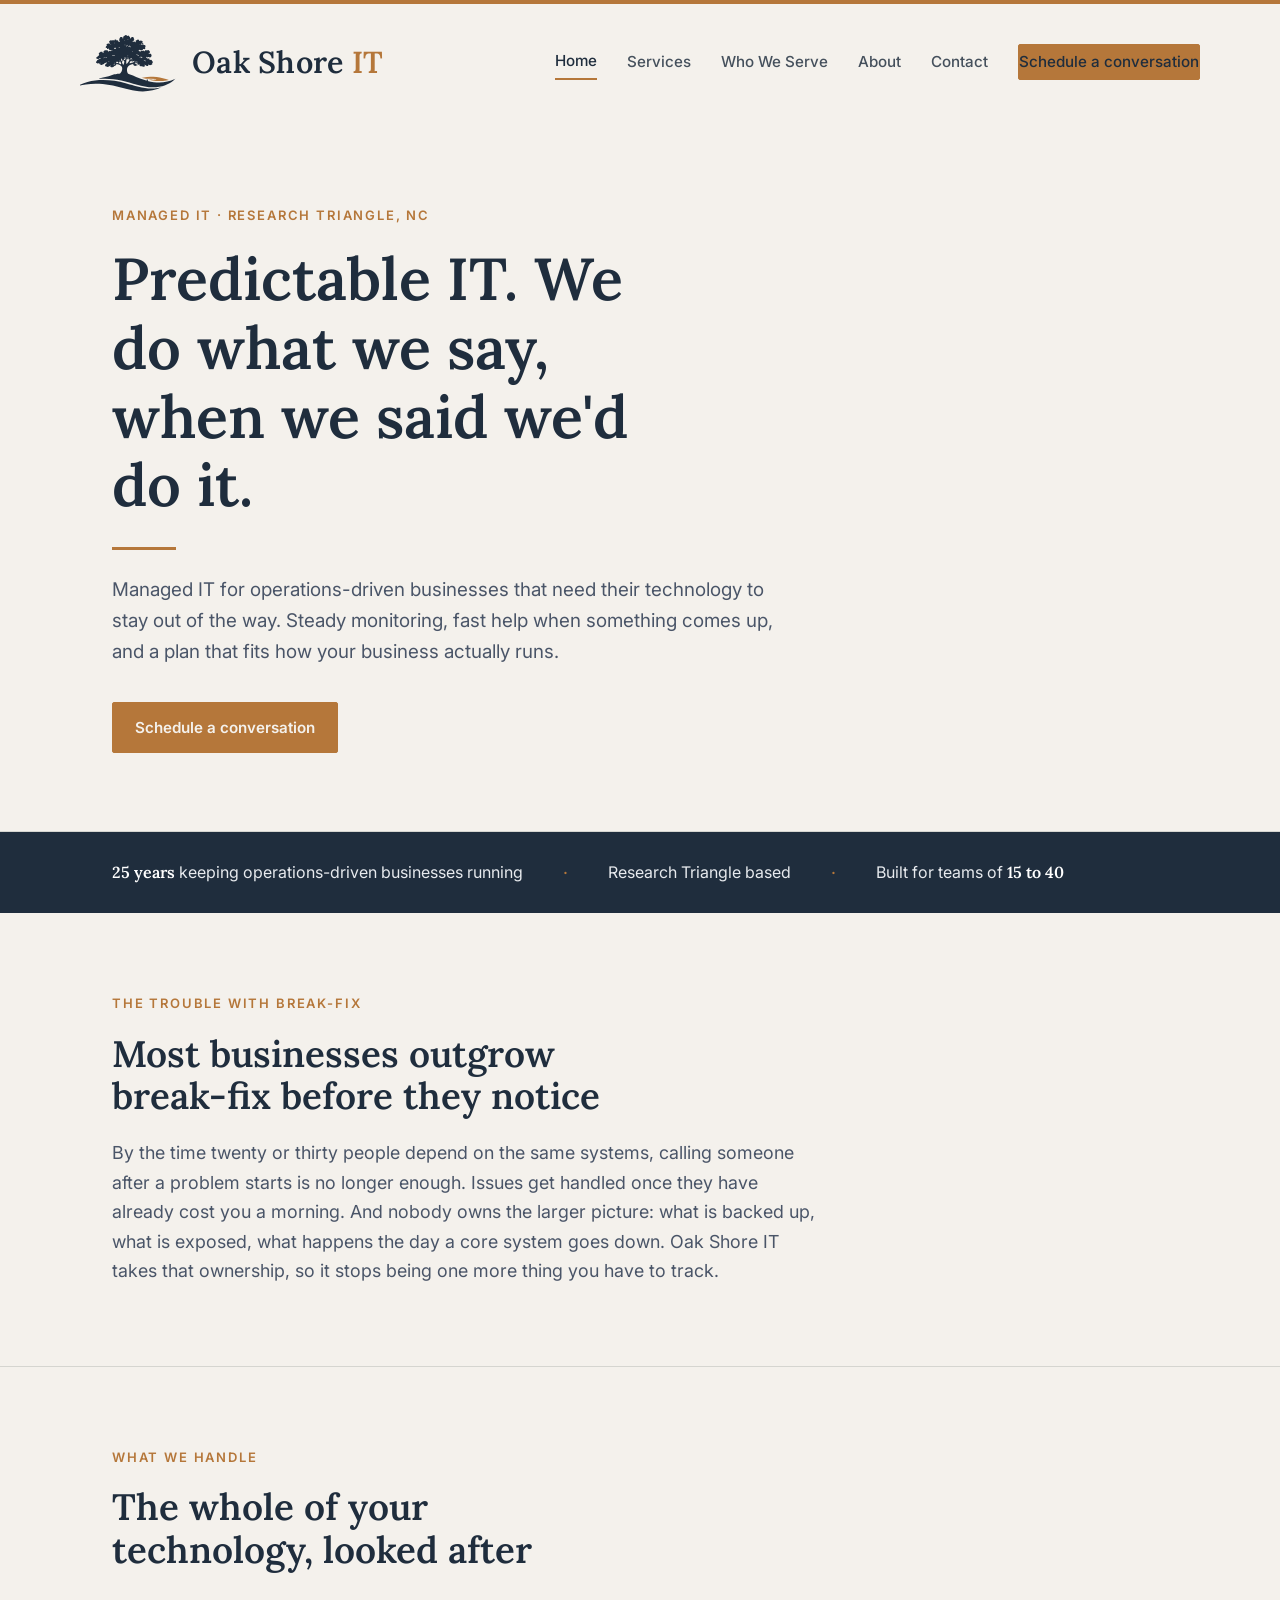
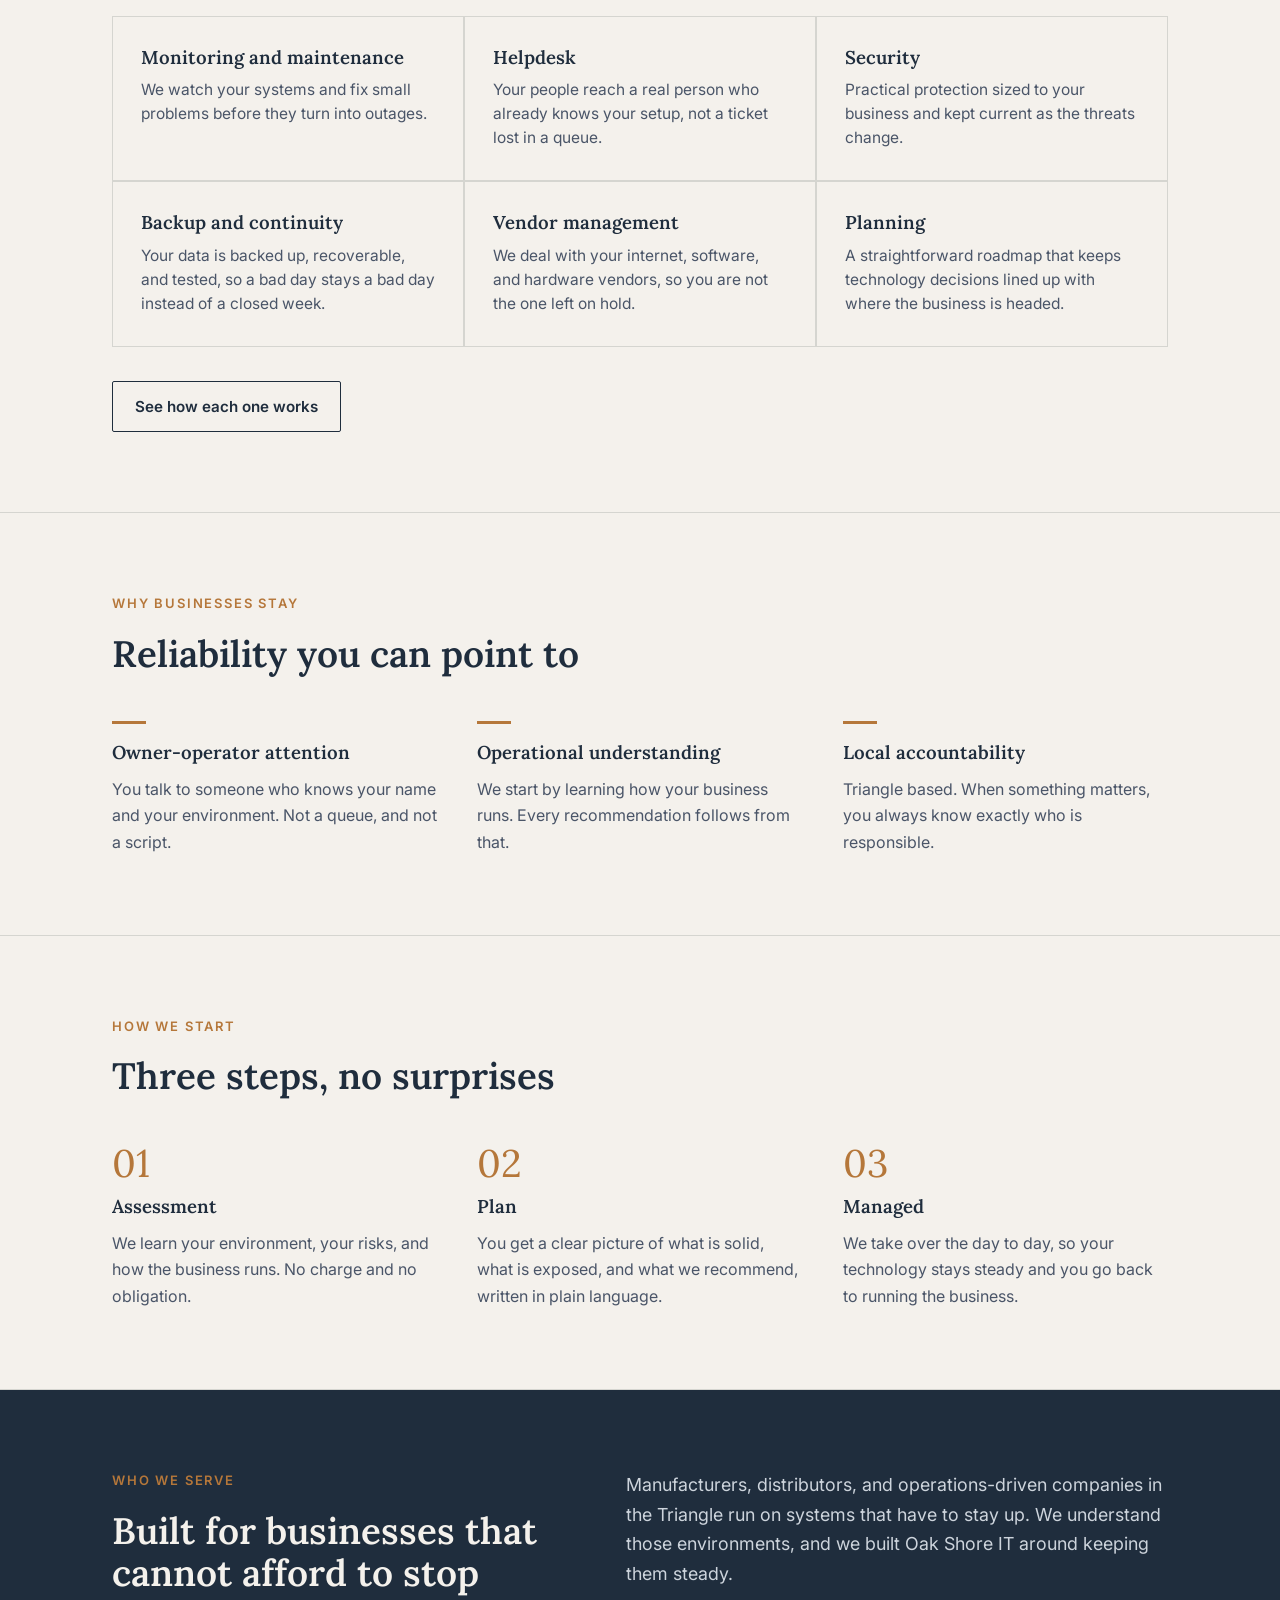
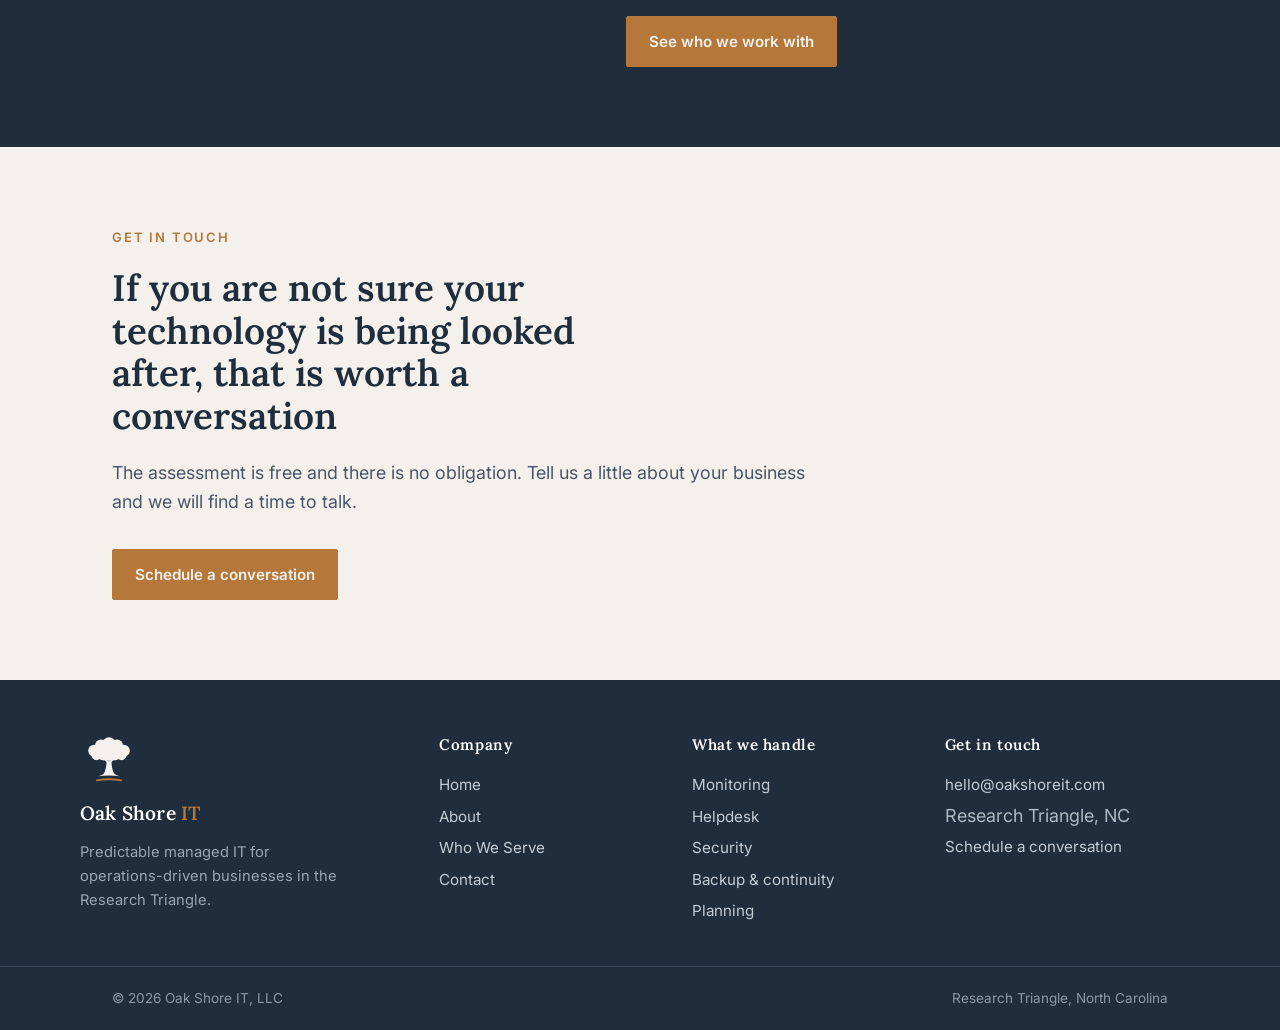
==== commit 3ff9a346: "Add OG image and Open Graph tags" ====
--- a/index.html
+++ b/index.html
@@ -5,6 +5,13 @@
 <meta name="viewport" content="width=device-width, initial-scale=1">
 <title>Oak Shore IT &middot; Predictable managed IT for the Research Triangle</title>
 <meta name="description" content="Managed IT for operations-driven businesses in the Research Triangle. Steady monitoring, fast help, and a plan that fits how your business runs.">
+<meta property="og:title" content="Oak Shore IT · Predictable managed IT for the Research Triangle">
+<meta property="og:description" content="Managed IT for operations-driven businesses in the Research Triangle. Steady monitoring, fast help, and a plan that fits how your business runs.">
+<meta property="og:url" content="https://oakshoreit.com/">
+<meta property="og:type" content="website">
+<meta property="og:image" content="https://oakshoreit.com/assets/oakshore-og.png">
+<meta property="og:image:width" content="1200">
+<meta property="og:image:height" content="630">
 <link rel="icon" href="favicon.svg">
 <link rel="preconnect" href="https://fonts.googleapis.com">
 <link rel="preconnect" href="https://fonts.gstatic.com" crossorigin>
@@ -126,7 +133,31 @@
 <footer>
   <div class="wrap foot">
     <div class="brandcol">
-      <svg class="oak" xmlns="http://www.w3.org/2000/svg" xmlns:xlink="http://www.w3.org/1999/xlink" width="2048" height="1366" viewBox="0 0 2048 1366"><path fill="#F4F1EC" transform="scale(1.64103 1.64183)" d="M593.648 65.9281C605.712 64.8623 604.312 73.1011 615.552 79.1133C628.369 69.018 633.693 69.0398 638.416 85.683C658.725 90.9894 648.518 100.72 652.587 108.908C659.238 111.87 664.253 99.9548 667.734 95.9222C674.815 87.7199 685.808 87.5497 693.74 94.6932C699.066 99.4905 699.428 102.863 699.838 109.705C700.871 110.576 701.883 111.473 702.872 112.394C711.217 120.283 703.859 125.45 697.826 131.114C705.686 158.006 688.584 146.529 682.53 150.782C682.17 152.851 682.904 154.811 684.89 155.789C695.34 160.933 701.523 150.922 710.85 148.323C720.176 145.725 720.046 159.629 723.433 161.747C729.708 157.521 721.504 140.139 727.253 134.17C730.66 130.632 735.585 132.433 739.502 133.336C740.909 132.152 742.331 130.987 743.767 129.839C755.731 120.303 762.853 125.297 770.78 136.086L771.503 144.321C789.057 138.799 788.885 127.736 808.596 142.379C833.061 160.555 789.702 179.938 790.413 188.219C803.095 188.13 798.016 192.709 805.434 196.055C812.905 199.424 821.031 174.813 828.776 194.583C841.185 194.373 851.561 194.365 852.257 210.195C852.599 217.969 850.938 221.348 845.868 226.961C853.327 239.539 848.402 246.427 835.336 250.269C825.722 247.153 819.269 239.885 817.363 255.709C808.2 263.881 799.203 265.152 787.354 263.658C783.151 260.159 780.345 257.933 775.36 255.689C768.999 258.385 759.695 263.195 754.255 267.315C765.905 268.795 770.148 267.516 775.668 279.045C779.964 279.412 784.266 279.718 788.571 279.962C798.197 266.812 803.335 268.745 817.873 272.91C829.507 262.072 833.709 262.745 835.605 278.734C848.973 269.424 852.941 248.416 870.284 268.044C875.783 265.285 881.341 262.674 887.119 260.559C894.294 263.882 907.785 275.284 909.919 283.261C910.554 285.636 906.26 299.542 904.595 302.007C902.929 304.475 895.01 303.54 892.167 306.945L892.398 308.254C898.143 314.48 921.549 304.531 925.923 315.807C934.019 336.679 934.184 343.793 913.714 356.123C906.993 360.171 898.241 353.755 891.921 351.328C887.108 352.437 880.495 355.612 875.134 357.332C869.743 352.309 868.187 350.082 861.137 347.299L861.113 356.199C867.946 361.254 869.627 363.148 873.275 370.753C920.591 363.964 900.214 382.43 904.645 390.181C908.01 391.431 918.099 388.014 922.664 387.156C936.122 393.118 932.512 396.376 940.12 405.633C949.553 417.109 958.886 420.6 936.296 427.537C939.292 434.692 948.215 443.193 935.806 448.211C927.12 451.723 912.532 459.429 903.415 455.638C897.693 453.259 893.414 450.13 887.044 448.154C887.52 449.934 887.964 451.724 888.374 453.521C891.304 466.826 880.477 467.498 870.461 469.614C861.305 463.37 854.129 454.786 843.653 451.229C840.213 450.061 841.429 450.016 838.386 451.504L838.133 450.798C838.891 455.221 844.083 459.879 844.704 464.563C846.099 475.074 833.062 478.464 825.267 479.206C823.624 478.272 820.813 476.237 819.147 475.099C816.082 475.398 813.009 475.625 809.933 475.778C807.979 473.447 807.47 472.5 805.99 469.829C801.105 471.023 797.081 472.05 792.088 472.729C787.247 471.051 773.768 464.232 772.482 458.636C771.528 454.485 777.473 451.489 779.733 448.644C777.266 447.801 765.61 451.469 762.072 452.268C756.589 449.535 746.276 442.962 742.698 437.721C741.027 435.272 749.235 432.397 750.906 431.715C751.208 428.577 751.334 425.045 751.518 421.868C733.231 434.14 731.46 433.556 710.029 433.462C719.381 444.752 723.034 442.651 736.475 446.964C740.433 448.234 747.456 451.55 749.451 455.544C749.255 463.321 734.105 461.049 731.117 462.979C714.519 473.701 693.658 459.878 690.866 441.418C674.246 442.948 658.241 448.468 644.211 457.509C624.341 470.257 612.877 487.229 611.432 511.233C610.385 528.641 612.151 547.53 621.276 562.772C627.945 573.91 639.835 575.378 651.181 578.944C663.918 582.888 676.69 586.123 689.127 590.914C703.44 596.591 716.035 606.134 730.159 612.146C769.404 628.851 809.922 642.768 850.957 654.371C856.969 656.071 862.854 657.941 868.986 659.198C861.133 643.132 876.884 640.005 882.791 647.208C884.199 648.899 884.811 651.114 884.471 653.288C883.801 657.57 881.297 659.361 878.09 661.631C1015.2 695.145 1112.1 691.491 1241.83 635.146C1234.28 642.605 1224.78 649.854 1216.33 656.387C1185.38 680.316 1145.26 705.282 1108.29 718.383C1088.29 727.154 1051.77 734.995 1029.87 738.754C856.504 768.527 703.461 693.183 537.579 656.848C468.141 641.421 397.247 633.496 326.117 633.209C298.505 633.08 267.656 634.055 240.157 637.353C253.961 631.258 270.514 626.519 285.055 622.251C314.201 613.695 343.263 604.75 373.378 600.452C398.978 596.656 420.955 582.598 445.736 576.761C451.751 575.344 460.106 576.417 466.453 575.288C472.921 574.137 479.013 570.984 485.442 570.019C494.044 568.728 503.037 569.22 511.646 567.769C540.182 562.115 552.45 514.936 548.352 490.598C543.506 461.825 501.447 444.412 475.372 445.76C469.566 446.06 469.137 453.763 466.498 457.432C461.708 464.055 452.982 465.531 445.493 467.051C444.961 467.965 444.412 468.869 443.845 469.761C435.125 483.624 412.327 489.278 397.904 480.802C388.384 475.207 399.91 466.346 398.966 461.378C391.682 457.32 384.478 471.391 377.878 474.306C370.076 477.752 363.584 478.944 355.258 480.006C350.924 478.254 349.004 476.971 345.796 473.608C343.904 473.597 341.956 473.533 340.078 473.493C324.242 473.157 320.666 452.856 332.573 444.468C336.665 441.586 339.649 441.415 344.42 440.579C339.912 426.271 344.127 426.378 356.521 421.124C350.518 421.223 344.266 421.559 338.247 421.798C331.592 431.643 328.194 431.781 316.955 431.081C312.464 451.027 295.443 441.308 284.012 453.38C282.79 454.67 280.443 455.607 278.839 456.253C269.283 454.587 255.594 450.425 253.441 440.12C252.994 437.977 252.311 435.267 250.773 433.882C244.877 431.431 235.042 439.032 229.377 435.705C211.002 424.912 197.021 423.037 218.94 402.545C222.634 388.578 226.657 389.847 239.535 390.198C239.992 387.124 240.067 383.74 240.209 380.612C228.556 374.945 200.781 374.343 217.269 350.283C219.198 347.468 226.514 347.455 229.574 347.438C233.276 334.5 237.239 336.005 249.189 336.577C247.632 331.605 246.075 328.462 243.612 324.007C254.205 315.622 250.179 316.649 243.989 309.989C239.66 305.331 253.064 296.72 256.056 293.83C259.838 290.177 263.303 285.349 268.06 282.362C273.423 282.114 279.918 281.332 285.173 281.759C293.062 282.398 293.282 289.012 293.838 295.073C299.233 295.92 304.892 297.049 310.287 298.042C308.979 294.152 303.637 285.292 304.758 281.538C305.964 275.35 319.11 263.713 325.231 262.416C336.596 261.343 350.954 263.145 362.213 264.91C366.479 265.578 365.867 280.322 370.088 282.751C375.395 281.104 375.394 272.436 380.822 270.549C385.345 268.977 391.41 272.701 395.534 274.734C395.626 274.614 395.717 274.494 395.809 274.375L396.279 273.784C403.592 264.461 409.432 268.338 418.549 272.135L419.267 271.822C420.177 269.185 420.224 270.076 419.82 267.727C416.78 263.662 411.603 265.515 407.97 263.29C407.339 261.624 407.223 260.978 406.082 259.662C401.264 258.859 394.725 259.79 389.681 259.718C374.255 259.499 374.758 254.173 375.418 241.511C363.223 245.78 344.15 259.044 353.233 232.301C336.25 233.273 330.678 232.144 337.304 213.12C338.966 208.349 346.412 206.418 350.772 204.879C341.674 193.65 343.988 184.861 358.104 180.29C369.072 176.738 376.03 173.2 386.991 178.506C387.489 177.885 390.36 174.176 390.589 173.655C393.155 166.325 378.079 164.356 377.651 156.982C377.012 145.968 389.736 135.797 399.542 133.856C406.45 132.488 410.333 134.862 415.572 138.508C427.348 123.246 432.913 128.724 445.697 138.196C446.148 136.731 446.627 135.215 447.21 133.799C448.912 129.549 452.292 126.191 456.551 124.518C466.938 120.423 473.055 126.836 476.343 136.001C480.645 135.203 484.183 134.689 488.506 134.159C495.153 137.763 498.53 139.724 501.734 146.565C501.512 149.062 500.552 155.02 501.682 156.861C506.614 159.895 518.385 152.691 522.178 149.048C519.769 148.677 514.16 147.915 512.994 146.194C509.186 140.575 511.531 121.054 511.481 113.841C512.888 112.233 515.322 110.068 516.953 108.534C519.173 97.4535 526.169 91.8505 537.271 91.6588C551.676 91.41 553.797 96.7944 554.146 109.224C557.374 108.269 562.805 105.786 566.076 104.405C562.907 100.953 557.557 95.9554 560.288 90.7189C565.104 81.4827 576.613 76.6951 584.742 70.8264C587.323 68.9631 590.769 67.1277 593.648 65.9281ZM608.55 375.835L608.41 376.645C607.1 383.932 604.229 390.88 602.719 397.874C599.691 411.89 601.69 428.737 603.875 442.748C610.065 436.925 615.419 430.913 620.911 424.433C633.068 410.514 646.872 397.466 640.699 377.275C621.42 381.45 628.838 385.169 608.55 375.835ZM660.041 403.848C651.837 413.172 648.438 420.666 643.054 431.947L643.226 433.066C648.917 432.22 655.36 430.863 660.953 429.56C670.305 427.382 680.414 426.187 689.076 422.077C694.607 419.453 707.942 407.85 708.589 401.604L708.146 401.081C688.048 410.094 681.12 410.915 660.041 403.848ZM579.136 391.245C588.036 392.335 591.326 376.372 591.705 369.974C591.934 365.611 591.546 361.238 590.552 356.983C586.642 355.283 583.951 354.059 579.679 353.245C587.962 384.703 571.944 373.101 567.777 378.083C567.365 382.845 575.499 388.827 579.136 391.245ZM554.634 383.832C553.452 398.749 553.412 405.568 546.034 419.117C547.827 424.051 558.972 456.993 566.061 452.215C573.807 436.804 576.445 424.909 575.746 407.568C570.487 401.045 560.611 389.711 554.634 383.832ZM467.77 422.434C468.311 425.279 468.872 428.733 469.7 431.453C473.53 430.786 478.133 429.841 481.952 429.66C487.428 429.928 490.53 430.43 495.925 431.376C495.516 426.162 495.078 420.95 494.61 415.74C490.947 415.697 485.944 415.486 482.414 415.913C475.023 416.535 474.045 418.351 467.77 422.434ZM664.147 224.298L664.684 224.548C669.689 226.937 669.61 230.468 674.364 230.206C676.209 228.636 675.596 229.371 676.52 226.728C674.932 219.936 663.843 224.748 660.75 219.676C660.582 219.401 660.198 216.577 660.127 216.059C656.579 212.081 653.252 216.91 648.431 213.002C646.721 209.299 646.933 202.556 644.856 201.608C639.642 205.45 626.589 211.158 630.626 217.462C634.876 219.448 641.117 215.483 644.765 213.414C652.987 220.141 654.124 220.726 664.147 224.298ZM516.279 418.863C512.761 418.464 507.951 417.442 504.931 418.849C503.057 420.578 502.922 421.734 502.902 424.258C502.833 433.125 516.38 437.38 523.064 440.472C526.63 442.28 530.954 445.112 534.777 444.079C541.15 437.648 519.085 398.133 513.665 393.536C513.388 405.671 523.913 403.294 516.279 418.863ZM542.555 401.271C544.984 395.694 545.746 392.993 546.675 386.972C543.547 380.213 539.356 371.355 532.435 367.743C532.904 374.979 535.087 400.857 538.429 406.293L539.197 406.628C540.978 405.233 541.572 403.373 542.555 401.271ZM454.578 245.335L455.295 248.188C458.901 249.381 465.124 243.826 468.591 242.015C466.336 238.633 460.457 229.569 456.8 228.495C453.015 230.688 441.15 237.4 439.987 241.543C442.693 244.288 449.322 241.994 453.654 243.904C454.259 244.637 454.51 244.656 454.578 245.335ZM790.4 355.407C794.691 357.245 796.734 358.37 800.681 360.703C803.996 362.303 806.374 363.787 810.071 362.984C816.305 356.2 792.989 348.504 788.263 348.785C784.139 349.525 776.958 350.73 774.454 354.593C775.691 358.99 787.178 355.976 790.4 355.407ZM750.245 328.372C755.748 333.114 757.357 335.723 765.104 334.151C765.557 331.781 766.287 329.485 765.315 327.313C761.04 322.313 731.566 318.298 724.249 318.89C731.019 323.443 735.982 323.155 742.727 329.131L750.245 328.372ZM432.463 325.262C431.047 327.605 429.129 331.552 426.353 332.203C422.424 333.125 417.799 331.778 415.096 335.092C414.819 337.043 414.672 336.329 415.381 338.072C424.604 343.513 426.054 330.688 437.219 332.273C441.585 333.541 454.212 337.536 458.314 335.724C457.226 333.36 436.324 325.915 432.463 325.262ZM718.004 419.098L729.236 422.514C733.29 419.873 749.196 410.452 748.64 405.348C737.104 412.398 731.601 414.049 717.734 412.098C716.798 414.08 715.573 415.945 715.879 417.982C716.856 418.809 716.769 418.817 718.004 419.098ZM588.959 198.887C588.901 196.158 588.807 193.358 588.798 190.635C585.669 190.69 582.214 190.675 579.117 190.847C580.574 194.114 585.437 198.888 588.959 198.887ZM439.027 458.423C443.026 455.871 452.398 450.285 455.06 446.637C454.958 446.403 454.792 445.898 454.633 445.79C449.096 446.408 443.863 447.276 438.367 448.177C438.407 451.682 438.32 454.979 439.027 458.423ZM450.112 435.011L456.264 434.422L456.909 433.688C456.649 430.354 454.502 423.696 451.489 421.963C450.975 426.307 450.515 430.656 450.112 435.011ZM442.582 165.942C442.146 168.043 441.753 168.957 442.397 170.996C443.844 172.984 445.429 173.215 447.889 173.702C448.393 171.434 448.785 170.56 448.189 168.311C446.866 166.552 445.873 166.364 443.592 166.057C443.256 166.013 442.919 165.975 442.582 165.942ZM621.59 330.884C620.476 333.093 619.602 334.362 619.531 336.83C620.751 339.681 621.579 339.841 624.716 340.62C628.131 336.011 627.4 332.283 621.59 330.884ZM380.098 411.735C382.213 411.482 382.033 411.852 383.291 410.687C382.171 407.13 376.505 405.893 373.263 405.142L368.548 412.105L380.098 411.735ZM619.799 122.436C620.021 124.885 619.908 126.682 621.312 128.63C623.231 129.954 624.237 129.702 626.602 129.689C626.91 127.426 627.351 126.002 626.52 123.911C624.243 122.03 623.082 122.342 619.799 122.436ZM476.52 405.112C478.61 412.606 480.773 411.819 487.851 411.402C485.145 405.16 482.985 405.635 476.52 405.112ZM574.466 129.202C573.327 131.068 572.41 132.032 572.677 134.132C573.758 136.002 574.766 136.31 576.673 137.361C578.031 135.547 578.149 135.301 578.58 133.077C577.789 130.129 577.57 129.978 574.466 129.202ZM268.21 427.143C265.875 428.502 262.852 430.001 261.217 432.048L261.188 433.192L262.203 433.704C264.888 432.671 268.085 431.565 269.514 428.9L269.416 427.815L268.21 427.143ZM404.001 192.878C404.736 190.808 405.269 189.868 404.681 187.708C403.347 185.992 402.317 185.825 400.062 185.545C399.742 185.506 399.422 185.473 399.102 185.445C398.643 187.825 398.017 189.9 398.783 192.205C400.715 193.947 401.59 193.618 404.001 192.878ZM780.899 190.315C777.901 190.885 773.784 191.534 774.686 195.629C776.431 196.185 775.789 196.069 777.955 195.062L787.228 190.08L780.899 190.315ZM684.632 281.708C685.926 279.854 686.797 278.933 686.983 276.641C686.009 273.729 685.222 273.745 682.177 273.182C681.249 275.564 680.268 277.305 680.598 279.777C681.804 281.369 682.512 281.635 684.632 281.708ZM630.522 360.802C629.471 364.775 628.283 366.814 630.148 370.101C632.618 371.691 634.255 371.368 637.245 371.274C637.515 368.349 638.323 364.769 637.152 362.378C635.488 360.84 632.798 360.864 630.522 360.802ZM502.33 220.497C505.308 226.391 508.281 234.561 515.564 235.023C514.207 228.65 512.545 226.592 508.94 221.293L502.33 220.497ZM677.57 382.331C673.202 385.238 670.182 387.423 666.358 391.182C668.244 391.71 671.376 392.672 673.214 393.02C676.091 393.378 679.091 393.798 681.962 394.094C682.234 388.161 682.915 385.816 677.57 382.331ZM827.47 392.437C835.744 398.607 848.44 404.073 858.477 406.271C858.319 404.202 858.396 402.078 856.791 400.712C850.722 395.551 835.12 391.931 827.47 392.437ZM334.37 353.451C339.261 355.257 346.562 358.687 351.432 357.505L352.091 356.643C349.932 351.516 340.082 350.882 335.397 351.116C329.228 353.546 327.458 354.206 320.77 355.195C318.744 357.303 315.968 360.375 313.878 362.285C309.254 363.273 306.628 363.395 303.305 366.799L303.107 367.859C307.211 369.311 314.149 362.636 318.771 360.84C324.736 357.686 328.11 355.756 334.37 353.451ZM243.997 380.509C251.937 379.883 258.149 377.572 266.162 377.367C266.617 374.536 267.513 370.717 266.812 368.068C265.409 367.404 266.122 367.52 264.6 367.681C259.059 368.809 241.703 372.374 241.616 378.836C242.645 379.858 242.6 379.897 243.997 380.509ZM658.162 384.755C661.936 381.14 672.699 372.044 673.792 367.676C672.919 364.879 671.14 365.409 668.423 365.263C661.298 366.801 664.669 370.65 653.461 372.914C653.499 376.757 653.108 381.409 655.271 384.514C657.068 385.358 656.14 385.242 658.162 384.755ZM611.876 191.006C609.09 201.032 604.686 207.415 600.069 216.545L606.441 213.878C612.262 210.919 610.402 208.196 618.26 205.633C618.877 201.473 615.263 193.428 611.876 191.006ZM614.716 373.263C615.513 370.664 619.676 359.768 614.376 358.502C613.853 358.377 611.366 358.53 610.712 358.562C607.183 361.515 607.612 368.263 609.976 371.812C611.02 373.377 613.044 373.133 614.716 373.263Z"/><path fill="#F4F1EC" fill-opacity="0.0078431377" transform="scale(1.64103 1.64183)" d="M335.397 351.116C340.082 350.882 349.932 351.516 352.091 356.643L351.432 357.505C346.562 358.687 339.261 355.257 334.37 353.451C328.11 355.756 324.736 357.686 318.771 360.84C314.149 362.636 307.211 369.311 303.107 367.859L303.305 366.799C306.628 363.395 309.254 363.273 313.878 362.285C315.968 360.375 318.744 357.303 320.77 355.195C327.458 354.206 329.228 353.546 335.397 351.116Z"/><path fill="#B5773A" transform="scale(1.64103 1.64183)" d="M915.729 606.738C925.247 605.483 939.776 606.598 949.611 606.459C1007.73 605.64 1063.52 618.056 1118.24 636.751C1130.34 640.885 1144.75 643.711 1156.56 648.647C1145.86 652.345 1134.16 654.254 1123.02 656.386C1063.74 667.733 1003.45 665.905 943.88 657.5C919.905 654.196 910.481 650.583 888.339 644.887C898.272 644.843 908.206 644.873 918.138 644.977C937.213 645.325 976.388 647.33 993.305 640.099C990.523 639.164 986.971 638.357 984.047 638.166C942.026 635.219 900.22 632.731 858.101 632.898C844.637 632.952 810.632 626.391 797.918 622.325C808.361 619.806 819.558 618.361 830.171 616.487C858.698 611.45 886.795 608.335 915.729 606.738Z"/><path fill="#F4F1EC" transform="scale(1.64103 1.64183)" d="M815.716 170.056C820.842 170.488 825.31 173.247 823.067 178.758C821.157 183.452 811.391 186.8 807.091 188.683C806.598 188.713 806.104 188.735 805.61 188.75C803.102 188.823 801.291 188.821 799.453 187.076C797.897 180.451 810.741 172.912 815.716 170.056Z"/><path fill="#F4F1EC" transform="scale(1.64103 1.64183)" d="M0 712.214C30.296 698.801 64.8053 684.597 96.9363 675.937C257.421 632.685 435.022 649.777 593.732 691.794C717.201 724.482 838.067 769.783 968.013 760.088C1000.22 757.685 1029.83 752.112 1061.39 745.486C963.937 797.172 826.398 807.266 719.145 790.997C668.097 783.253 608.548 766.247 557.892 753.537C470.19 731.532 386.425 712.348 296.062 703.176C222.545 695.198 148.304 696.781 75.1939 707.886C61.1739 710.041 47.2198 712.605 33.3495 715.576C24.1349 717.624 9.08001 721.578 0 722.574L0 712.214Z"/></svg>
+      <svg class="oak" viewBox="0 0 220 182" xmlns="http://www.w3.org/2000/svg">
+  <g fill="#F4F1EC">
+    <ellipse cx="110" cy="60" rx="66" ry="34"/>
+    <circle cx="54"  cy="56" r="23"/>
+    <circle cx="166" cy="56" r="23"/>
+    <circle cx="80"  cy="36" r="23"/>
+    <circle cx="140" cy="36" r="23"/>
+    <circle cx="110" cy="30" r="25"/>
+    <circle cx="62"  cy="74" r="18"/>
+    <circle cx="158" cy="74" r="18"/>
+  </g>
+  <!-- branch hints so it is not a lollipop -->
+  <g stroke="#F4F1EC" stroke-width="7" stroke-linecap="round" fill="none">
+    <path d="M110 104 L88 80"/>
+    <path d="M110 104 L132 78"/>
+  </g>
+  <!-- sturdy trunk flaring into a rooted base -->
+  <path d="M101 96 L119 96
+           C120 112 122 126 127 138
+           C132 146 142 150 152 153
+           Q110 147 68 153
+           C78 150 88 146 93 138
+           C98 126 100 112 101 96 Z" fill="#F4F1EC"/>
+  <path d="M64 168 Q110 160 156 168" stroke="#B5773A" stroke-width="7" stroke-linecap="round" fill="none"/>
+</svg>
       <div class="wm">Oak Shore <span style="color:var(--brass)">IT</span></div>
       <p class="desc">Predictable managed IT for operations-driven businesses in the Research Triangle.</p>
     </div>
@@ -143,7 +174,7 @@
     </div>
     <div>
       <h4>Get in touch</h4>
-      <ul><li><a href="mailto:contact@oakshoreit.com">contact@oakshoreit.com</a></li>
+      <ul><li><a href="mailto:hello@oakshoreit.com">hello@oakshoreit.com</a></li>
       <li>Research Triangle, NC</li>
       <li><a href="contact.html">Schedule a conversation</a></li></ul>
     </div>
